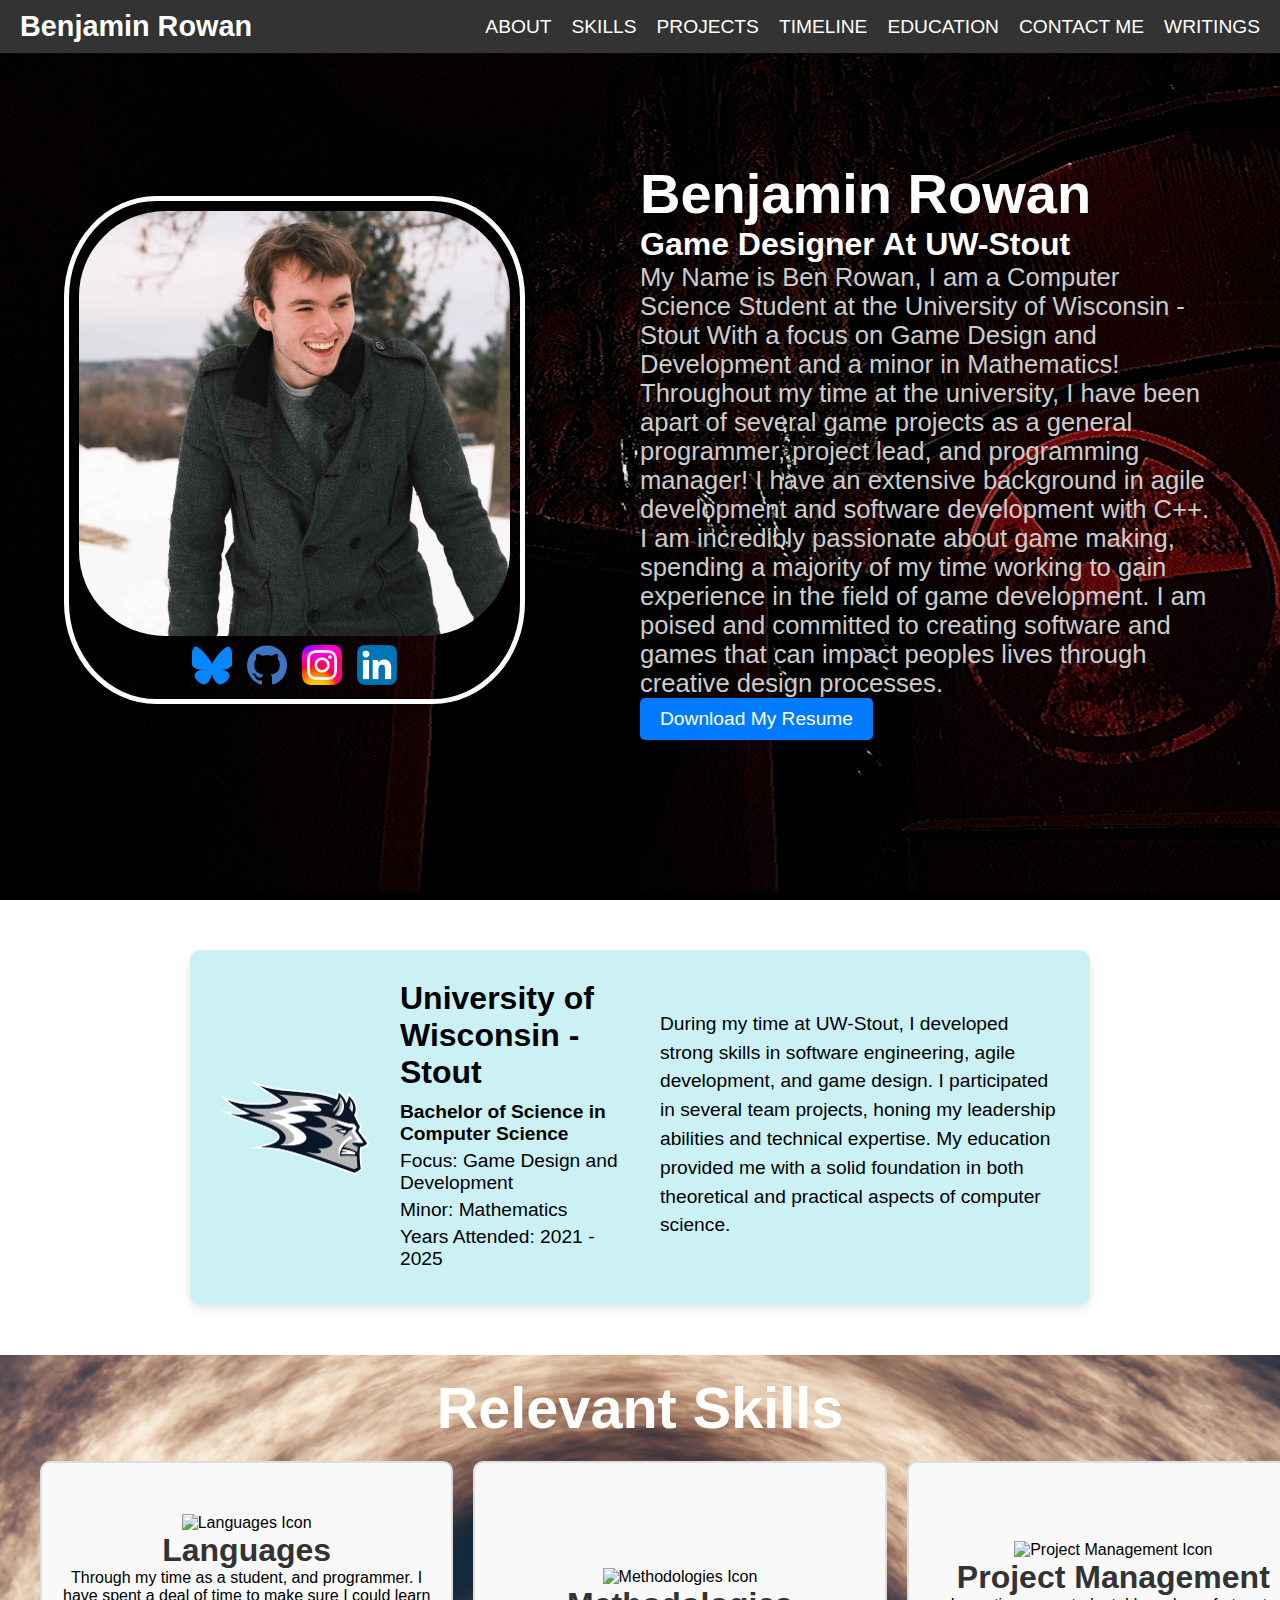
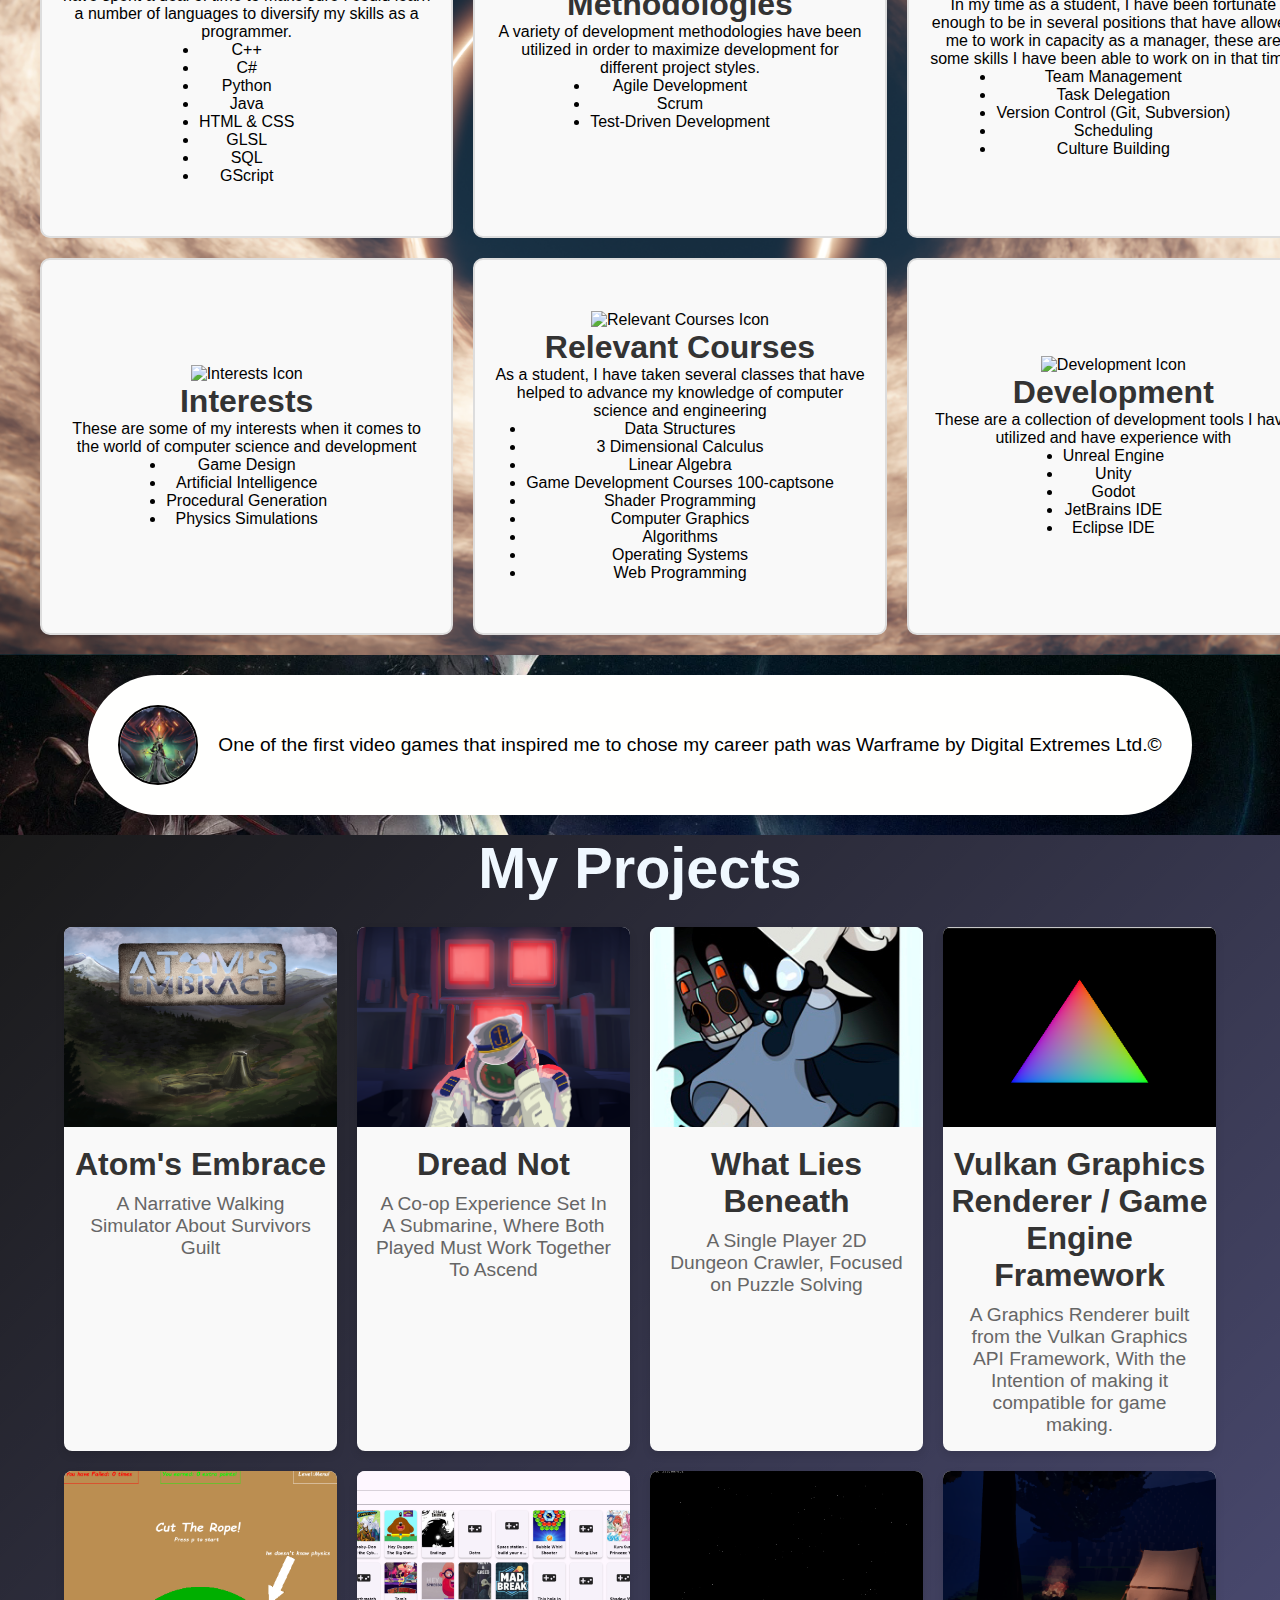
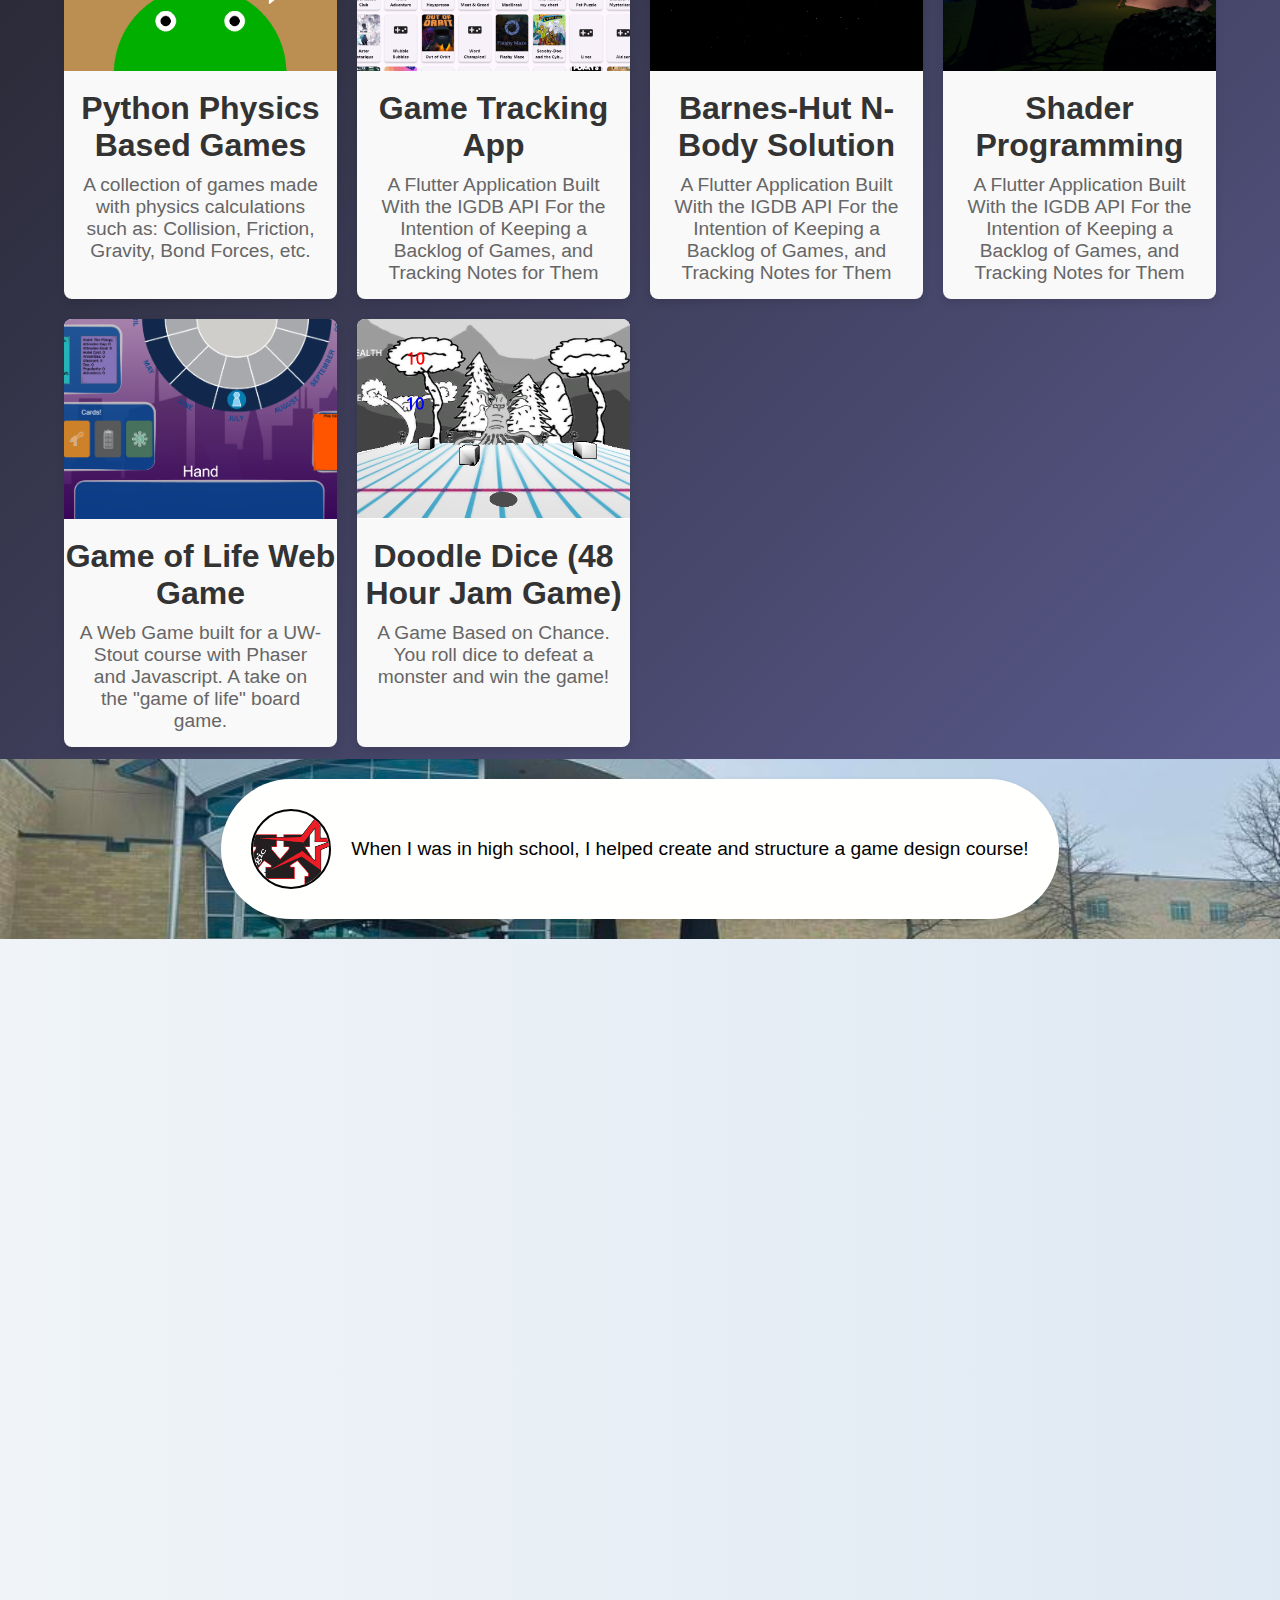
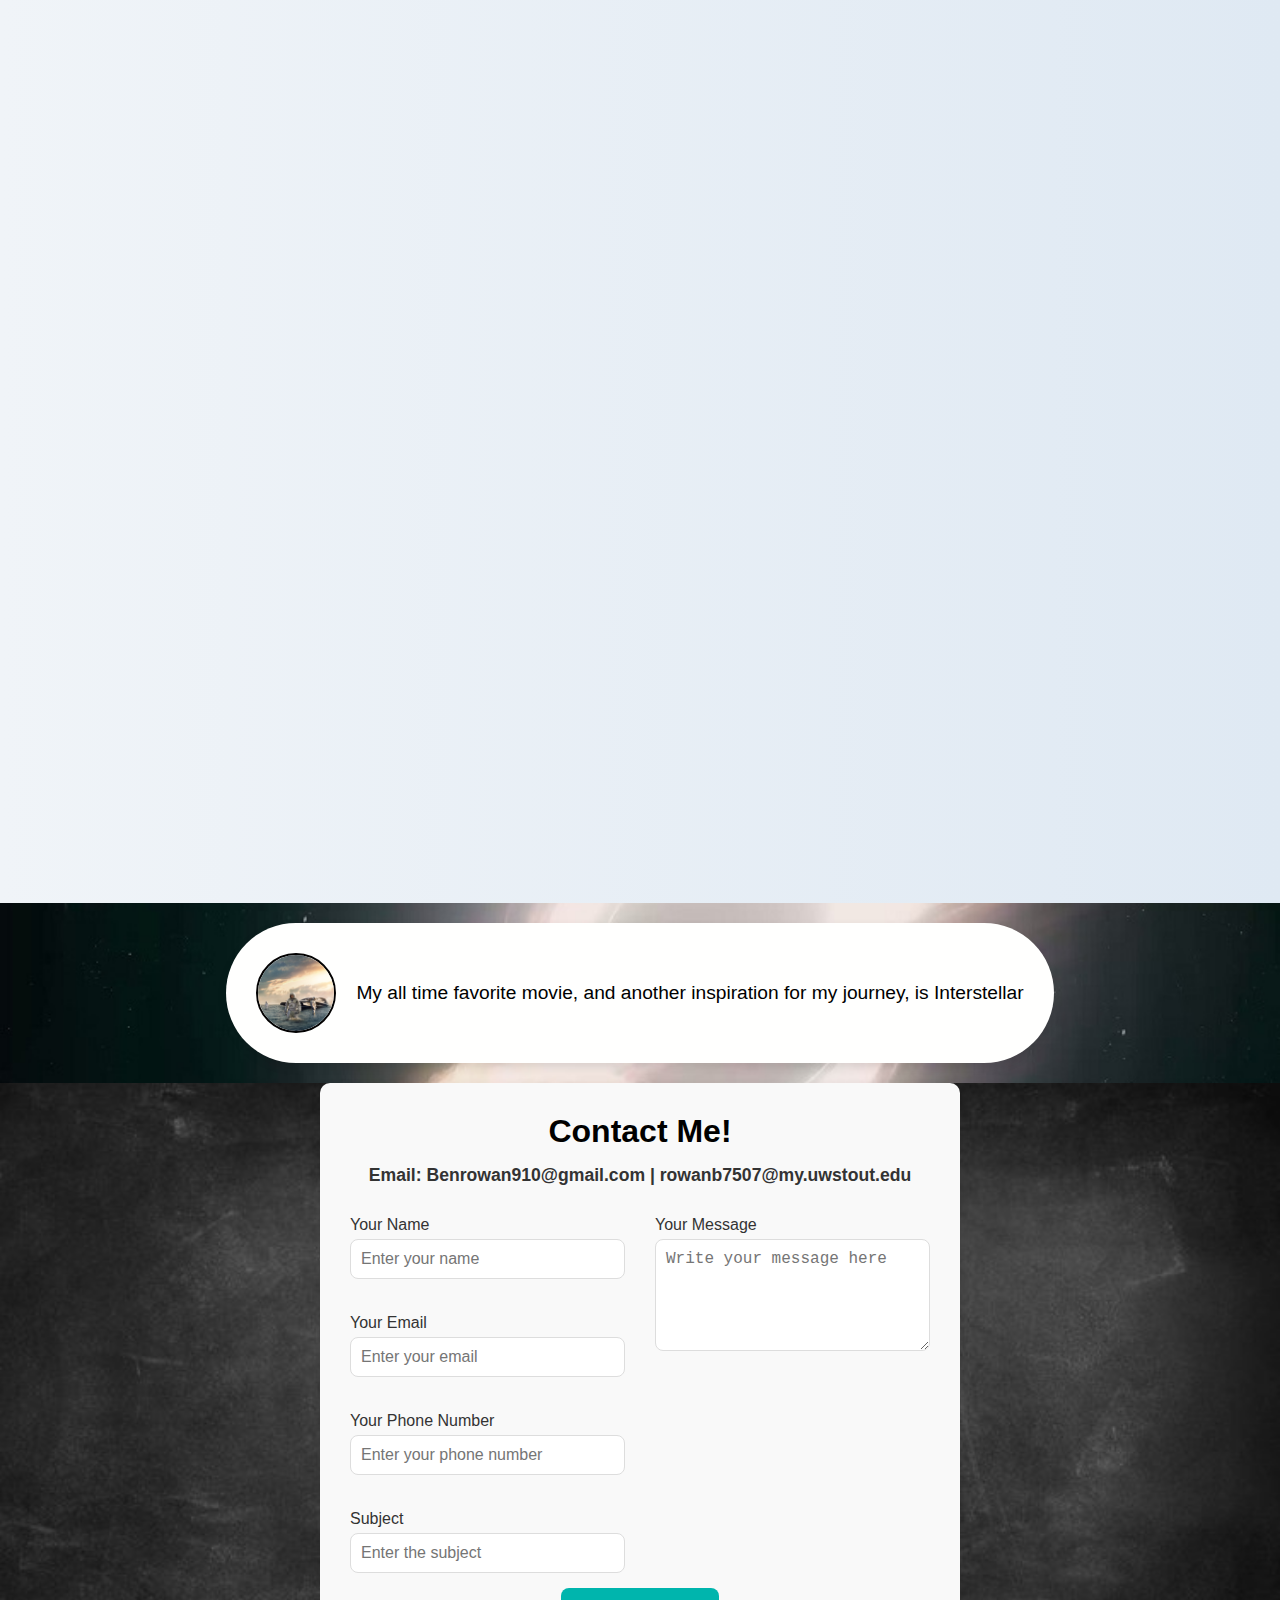
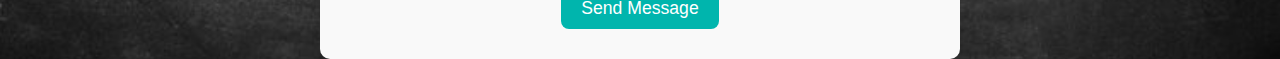
==== index.html @ 27b95cd2 "not sure what this is supposed to do" ====
<!DOCTYPE html>
<html lang="en">
<head>
    <meta charset="UTF-8">
    <meta name="viewport" content="width=device-width, initial-scale=1.0, maximum-scale=1.0, user-scalable=no">
    <meta name="viewport" content="width=device-width, initial-scale=1.0, shrink-to-fit=no">
    <title>Portfolio Navbar</title>
    <link rel="stylesheet" href="style.css">
</head>
    <body>
        <div class="navbar">
            <div class="left">Benjamin Rowan</div>
            <div class="right">
                <a href="#about">ABOUT</a>
                <a href="#skills">SKILLS</a>
                <a href="#projects">PROJECTS</a>
                <a href="#timeline">TIMELINE</a>
                <a href="#education">EDUCATION</a>
                <a href="#contact">CONTACT ME</a>
                <a href="#">WRITINGS</a>
            </div>
        </div>

        <div class="profile" id = "about">
            <div class="content">
                <div class = "picture">
                    <img src="Images\fotor_1658364693920.jpg" alt="Your Photo">

                    <div class = "social-media">
                        <a href="https://bsky.app/profile/spacemanwalrus.bsky.social"><img src="Images\Bluesky_Logo.svg.png" alt="Logo 1"></a>
                        <a href="https://github.com/Benrowan910"><img src="Images\Github_icon-icons.com_66788.png" alt="Logo 2"></a>
                        <a href="https://www.instagram.com/ben_rowan_910/"><img src="Images\Instagram_logo_2022.svg.png" alt="Logo 3"></a>
                        <a href="https://www.linkedin.com/in/benjamin-rowan-862923236/"><img src="Images\LinkedIn_logo_initials.png" alt="Logo 4"></a>
                    </div>

                </div>
                <div class = "text">
                    <h1>Benjamin Rowan</h1>
                    <h2>Game Designer At UW-Stout</h2>
                    <p class = "about-text">
                        My Name is Ben Rowan, I am a Computer Science Student at the University of Wisconsin - Stout
                    With a focus on Game Design and Development and a minor in Mathematics!
                    Throughout my time at the university, I have been apart of several game projects as a general programmer, project lead, and programming manager!
                    I have an extensive background in agile development and software development with C++.
                    I am incredibly passionate about game making, spending a majority of my time working to gain experience in the field of game development.
                    I am poised and committed to creating software and games that can impact peoples lives through creative design processes.
                    </p>
                    <a href="BenResume.pdf">
                        <button class="download-btn">Download My Resume</button>
                    </a>
                </div>
            </div>

        </div>
        <!-- Education Section, talking specifically about my education-->
        <section class = "education-section" id = "education">
            <div class="education">
                <img src="Images\UW–Stout_Blue_Devils_logo.svg.png" alt="University Logo">
                <div class="info">
                    <h2>University of Wisconsin - Stout</h2>
                    <p class="degree">Bachelor of Science in Computer Science</p>
                    <p>Focus: Game Design and Development</p>
                    <p>Minor: Mathematics</p>
                    <p>Years Attended: 2021 - 2025</p>
                </div>
                <div class="description">
                    <p>During my time at UW-Stout, I developed strong skills in software engineering, agile development, and game design. I participated in several team projects, honing my leadership abilities and technical expertise. My education provided me with a solid foundation in both theoretical and practical aspects of computer science.</p>
                </div>
            </div>
        </section>
        <!-- Skills sections-->
        <div class = "skills-section" id = "skills">
        <h1 class="skills-title">Relevant Skills</h1>
            <div class="skills-grid">
                
                <div class="skill-category" onclick="openSkillsModal('languages')">
                    <img src="Images/language_icon.png" alt="Languages Icon">
                    <h3>Languages</h3>
                    <p>
                        Through my time as a student, and programmer. I have spent a deal of time to make sure I could learn 
                        a number of languages to diversify my skills as a programmer.
                    </p>
                    <ul>
                        <li>C++</li>
                        <li>C#</li>
                        <li>Python</li>
                        <li>Java</li>
                        <li>HTML & CSS</li>
                        <li>GLSL</li>
                        <li>SQL</li>
                        <li>GScript</li>
                    </ul>
                </div>
                <div class="skill-category" onclick="openSkillsModal('methodologies')">
                    <img src="Images/methodology_icon.png" alt="Methodologies Icon">
                    <h3>Methodologies</h3>
                    <p>
                        A variety of development methodologies have been utilized in order to maximize development for different project styles.
                    </p>
                    <ul>
                        <li>Agile Development</li>
                        <li>Scrum</li>
                        <li>Test-Driven Development</li>
                    </ul>
                </div>
                <div class="skill-category" onclick="openSkillsModal('project-management')">
                    <img src="Images/project_management_icon.png" alt="Project Management Icon">
                    <h3>Project Management</h3>
                    <p>
                        In my time as a student, I have been fortunate enough to be in several positions that have allowed me to work in capacity as a manager, these are some skills I have been able to work on in that time.
                    </p>
                    <ul>
                        <li>Team Management</li>
                        <li>Task Delegation</li>
                        <li>Version Control (Git, Subversion)</li>
                        <li>Scheduling</li>
                        <li>Culture Building</li>
                    </ul>
                </div>
                <div class="skill-category" onclick="openSkillsModal('interests')">
                    <img src="Images/interests_icon.png" alt="Interests Icon">
                    <h3>Interests</h3>
                    <p>
                        These are some of my interests when it comes to the world of computer science and development
                    </p>
                    <ul>
                        <li>Game Design</li>
                        <li>Artificial Intelligence</li>
                        <li>Procedural Generation</li>
                        <li>Physics Simulations</li>
                    </ul>
                </div>
                <div class="skill-category" onclick="openSkillsModal('relevant-courses')">
                    <img src="Images/courses_icon.png" alt="Relevant Courses Icon">
                    <h3>Relevant Courses</h3>
                    <p>
                        As a student, I have taken several classes that have helped to advance my knowledge of computer science and engineering
                    </p>
                    <ul>
                        <li>Data Structures</li>
                        <li>3 Dimensional Calculus</li>
                        <li>Linear Algebra</li>
                        <li>Game Development Courses 100-captsone</li>
                        <li>Shader Programming</li>
                        <li>Computer Graphics</li>
                        <li>Algorithms</li>
                        <li>Operating Systems</li>
                        <li>Web Programming</li>
                    </ul>
                </div>
                <div class="skill-category" onclick="openSkillsModal('development')">
                    <img src="Images/development_icon.png" alt="Development Icon">
                    <h3>Development</h3>
                    <p>
                        These are a collection of development tools I have utilized and have experience with
                    </p>
                    <ul>
                        <li>Unreal Engine</li>
                        <li>Unity</li>
                        <li>Godot</li>
                        <li>JetBrains IDE</li>
                        <li>Eclipse IDE</li>
                    </ul>
                </div>
            </div>
        </div>
        
        <!-- Modal Template -->
        <div id="skills-modal" class="modal">
            <div class="modal-content">
                <span class="close-btn" onclick="closeSkillsModal()">&times;</span>
                <div id="modal-body"></div>
            </div>
        </div>
        <div class = "interest-background" style = "background-image: url('Images/Warframe_040113_1600.webp');">
            <div class="interest-bar">
                <img src="Images/Warframe.png" alt="Game Development" class="interest-image">
                <p>One of the first video games that inspired me to chose my career path was Warframe by Digital Extremes Ltd.&copy</p>
            </div>
        </div>

        <div class = "project-section" id = "projects">
            <h1 class="page-title" style="color: aliceblue;">My Projects</h1>
            <div class="project-grid">
                <div class="project-item" onclick="openProjectModal('project1')">

                    <img src="ProjectImages\AtomsEmbrace\output-onlinepngtools(4).png" alt="Project 1">
                    <h3>Atom's Embrace</h3>
                    <p>A Narrative Walking Simulator About Survivors Guilt</p>

                </div>
                <div class="project-item" onclick="openProjectModal('project2')">

                    <img src="ProjectImages\sub_poster_pilot_PREVIEW.png" alt="Project2">
                    <h3>Dread Not</h3>
                    <p>A Co-op Experience Set In A Submarine, Where Both Played Must Work Together To Ascend</p>

                </div>
                <div class="project-item" onclick="openProjectModal('project3')">

                    <img src="ProjectImages\IMG_6829.jpg" alt="Project3">
                    <h3>What Lies Beneath</h3>
                    <p>A Single Player 2D Dungeon Crawler, Focused on Puzzle Solving</p>

                </div>
                <div class="project-item" onclick="openProjectModal('project4')">

                    <img src="ProjectImages\Screenshot_2024-10-18_013630.png" alt="Project4">
                    <h3>Vulkan Graphics Renderer / Game Engine Framework</h3>
                    <p>A Graphics Renderer built from the Vulkan Graphics API Framework, With the Intention of making it compatible for game making.</p>

                </div>
                <div class="project-item" onclick="openProjectModal('project5')">

                    <img src="Images\Screenshot 2025-01-14 181422.png" alt="Project5">
                    <h3>Python Physics Based Games</h3>
                    <p>A collection of games made with physics calculations such as: Collision, Friction, Gravity, Bond Forces, etc.</p>

                </div>
                <div class="project-item" onclick="openProjectModal('project6')">

                    <img src="ProjectImages\Screenshot 2025-01-14 180655.png" alt="Project 6">
                    <h3>Game Tracking App</h3>
                    <p>A Flutter Application Built With the IGDB API For the Intention of Keeping a Backlog of Games, and Tracking Notes for Them</p>

                </div>
                <div class="project-item" onclick="openProjectModal('project7')">

                    <img src="ProjectImages\Screenshot 2025-01-14 163651.png" alt="Project 7">
                    <h3>Barnes-Hut N-Body Solution</h3>
                    <p>A Flutter Application Built With the IGDB API For the Intention of Keeping a Backlog of Games, and Tracking Notes for Them</p>

                </div>
                <div class="project-item" onclick="openProjectModal('project8')">

                    <img src="ProjectImages\AtomsEmbrace\SC1.png" alt="Project 8">
                    <h3>Shader Programming</h3>
                    <p>A Flutter Application Built With the IGDB API For the Intention of Keeping a Backlog of Games, and Tracking Notes for Them</p>
                    
                </div>
                <div class="project-item" onclick="openProjectModal('project9')">

                    <img src="ProjectImages\Screenshot 2025-01-15 215831.png" alt="Project 9">
                    <h3>Game of Life Web Game</h3>
                    <p>A Web Game built for a UW-Stout course with Phaser and Javascript. A take on the "game of life" board game.</p>
                    
                </div>
                <div class="project-item" onclick="openProjectModal('project10')">
                    <img src="ProjectImages\DoodleDice.PNG">
                    <h3> Doodle Dice (48 Hour Jam Game)</h3>
                    <p>A Game Based on Chance. You roll dice to defeat a monster and win the game!</p>
                </div>
            </div>
        </div>
        <!-- Popup Modal Template -->
        <div id="project-modal" class="modal">
            <div class="modal-content">
                <span class="close-btn" onclick="closeProjectModal()">&times;</span>
                <div id="project-modal-body"></div>
            </div>
        </div>

        <!-- Interest Bar Between Timeline and Projects-->
        <div class = "interest-background" style = "background-image: url('Images/65d4f11c8fb1b.image.jpg');">
            <div class="interest-bar">
                <img src="Images/MonticelloHS.png" alt="Game Development" class="interest-image">
                <p>When I was in high school, I helped create and structure a game design course!</p>
            </div>
        </div>

        <!-- Timeline of my career/life -->
        <div class="timeline" id = "timeline">
            <div class="timeline-line"></div>
            <div class="timeline-item left">
                <div class="timeline-content">
                    <img src="Images\UW–Stout_Blue_Devils_logo.svg.png" alt="Image 1">
                    <h3>Graduation from High School/Arrival at UW-Stout</h3>
                    <p>Upon arriving at the University of Wisconsin - Stout, I worked to adapt to my new life quickly, and focused on beginning my college career</p>
                    <span class="date">Fall 2021</span>
                </div>
            </div>
        
            <div class="timeline-item right">
                <div class="timeline-content">
                    <img src="ProjectImages\AtomsEmbrace\DSC04333.jpg" alt="Image 2">
                    <h3>My First Game!</h3>
                    <p>In 2024, I was fortunate enough to be the lead designer of a team of developers on a semester long game project. Learning much about the development process.</p>
                    <span class="date">January 2024 - Present</span>
                </div>
            </div>
        
            <div class="timeline-item left">
                <div class="timeline-content">
                    <img src="path-to-image3.jpg" alt="Image 3">
                    <h3>Employed Game Developer for UW-Stout</h3>
                    <p>In May, 2024, I was employed by the University of Wisconsin - Stout's instructional design lab to work on game projects that professors requested. </p>
                    <span class="date">May 2024 - Present</span>
                </div>
            </div>
        
            <div class="timeline-item right">
                <div class="timeline-content">
                    <img src="ProjectImages\sub_poster_pilot_PREVIEW.png" alt="Image 4">
                    <h3>My Capstone Project</h3>
                    <p>In Fall of 2024, I began my Capstone class, where I was fortunate enough to be elected as a Project Manager for our game, Submerged!</p>
                    <span class="date">Fall 2024 - Present</span>
                </div>
            </div>
        </div>

        <!-- Interest Bar Between Timeline and Projects-->
        <div class = "interest-background" style = "background-image: url('Images/how-interstellar-advanced-black-hole-science_cprj.jpg');">
            <div class="interest-bar">
                <img src="Images\interstellar_3.jpg" alt="Game Development" class="interest-image">
                <p>My all time favorite movie, and another inspiration for my journey, is Interstellar</p>
            </div>
        </div>
        

            <!-- Contact Form Section -->
            <div class = "contact-section">
                <div class="contact-form" id="contact">
                    <h2>Contact Me!</h2>
                    <h3>Email: Benrowan910@gmail.com | rowanb7507@my.uwstout.edu</h3>
                    <form action="https://formspree.io/f/xbllpydr" method="POST" id = "contactForm" onsubmit="return validateForm()">
                        <div class="form-container">
                            <!-- Left Side Form Fields -->
                            <div class="left-side">
                                <div class="form-group">
                                    <label for="name">Your Name</label>
                                    <input type="text" id="name" name="name" placeholder="Enter your name" required>
                                </div>
                                <div class="form-group">
                                    <label for="email">Your Email</label>
                                    <input type="email" id="email" name="email" placeholder="Enter your email" required>
                                </div>
                                <div class="form-group">
                                    <label for="phone">Your Phone Number</label>
                                    <input type="tel" id="phone" name="phone" placeholder="Enter your phone number" required>
                                </div>
                                <div class="form-group">
                                    <label for="subject">Subject</label>
                                    <input type="text" id="subject" name="subject" placeholder="Enter the subject" required>
                                </div>
                            </div>

                            <!-- Right Side Message Field -->
                            <div class="right-side">
                                <div class="form-group">
                                    <label for="message">Your Message</label>
                                    <textarea id="message" name="message" placeholder="Write your message here" rows="5" required></textarea>
                                </div>
                            </div>
                        </div>
                        <button type="submit">Send Message</button>
                    </form>
                </div>
            </div>


        <script src = "script.js"></script>
    </body>
</html>
---- style.css ----
/* Enhanced Mobile-First Approach */
@media (max-width: 768px) {
    /* Navbar Mobile Optimization */
    .navbar {
        flex-direction: column;
        padding: 10px;
        font-size: 1em;
    }

    .navbar .right {
        flex-wrap: wrap;
        justify-content: center;
        gap: 10px;
        margin-top: 10px;
    }

    /* Profile Section Mobile Layout */
    .profile .content {
        flex-direction: column;
        width: 95%;
    }

    .profile .picture,
    .profile .text {
        width: 100%;
    }

    .profile .text h1 {
        font-size: 2.5em;
    }

    .profile .text h2 {
        font-size: 1.5em;
    }

    /* Education Section Stacking */
    .education {
        flex-direction: column;
        padding: 20px;
    }

    .education img {
        margin-right: 0;
        margin-bottom: 20px;
    }

    /* Skills Grid Responsive Layout */
    .skills-grid {
        grid-template-columns: 1fr;
    }

    /* Project Grid Mobile Layout */
    .project-grid {
        grid-template-columns: 1fr;
    }

    /* Timeline Mobile Adjustments */
    .timeline-item {
        width: 100%;
        left: 0 !important;
    }

    .timeline-line {
        left: 20px !important;
    }

    /* Contact Form Stacking */
    .contact-form {
        max-width: 90%;
        padding: 20px;
    }

    .contact-form .form-container {
        flex-direction: column;
    }

    /* Interest Bar Mobile Optimization */
    .interest-bar {
        max-width: 90%;
        padding: 20px;
        border-radius: 20px;
    }

    .interest-bar p {
        font-size: 1em;
    }
}

/* Tablet Optimization */
@media (min-width: 769px) and (max-width: 1024px) {
    .skills-grid {
        grid-template-columns: repeat(2, 1fr);
    }

    .project-grid {
        grid-template-columns: repeat(2, 1fr);
    }

    .profile .content {
        width: 90%;
    }

    .contact-form {
        max-width: 70%;
    }
}

/* Universal Mobile Improvements */
@media (max-width: 480px) {
    html {
        font-size: 14px;
    }

    .profile .social-media a img {
        width: 4vw;
        height: 4vh;
    }

    .modal {
        width: 95vw;
        padding: 10px;
    }

    .timeline-content img {
        width: 50% !important;
    }
}

/* Existing styles remain the same below this line *//* Basic Reset */
        * {
            margin: 0;
            padding: 0;
            box-sizing: border-box;
        }

        body{
            font-family: 'Franklin Gothic Medium', 'Arial Narrow', Arial, sans-serif;
        }

        /* Navbar Styling */
        .navbar {
            display: flex;
            justify-content: space-between;
            align-items: center;
            background-color: #333;
            color: #fff;
            padding: 10px 20px;
            font-size: 1.2em;
            position: fixed;
            top: 0;
            left: 0;
            right: 0;
            z-index: 1000;
            width: 100%;
        }

        /* Left Section (Initials) */
        .navbar .left {
            font-size: 1.5em;
            font-weight: bold;
            color: #fff;
        }

        /* Right Section (Links) */
        .navbar .right {
            display: flex;
            gap: 20px;
            font-size: 1em;
        }

        .navbar .right a {
            color: #fff;
            text-decoration: none;
        }

        .navbar .right a:hover {
            text-decoration: underline;
            color: rgba(108, 219, 18, 0.4);
        }
        /* Profile Section */
        .profile {
            display: flex;
            justify-content: center; /* Center the content horizontally */
            align-items: center; /* Center the content vertically */
            margin: 0;
            min-height: 100vh; /* Full screen height */
            width: 100vw;
            background-image: url('ProjectImages/AtomsEmbrace/Barrel.png');
            background-repeat: no-repeat; /* Teal to Purple Gradient */
            background-size: cover;
            background-position: center;
        }
        /* Profile Section */
        .profile .social-media {
            margin-top: 1%;
            display: flex;
            justify-content: center;
            gap: 15px;
        }

        .profile .social-media a img {
            width: 40px;
            height: 40px;
            transition: transform 0.3s;
        }

        .profile .social-media a img:hover {
            transform: scale(1.1);
        }
        /* Container for profile content */
        .profile .content {
            display: flex;
            justify-content: space-between; /* Space between the picture and text */
            align-items: center;
            width: 90%; /* Set a width to avoid stretching */
        }

        /* Profile Picture Styling */
        .profile .picture {
            width: 40%; /* Set the picture's width */
            text-align: center; /* Align the picture in the center */
            padding: 10px;
            border: 5px solid #fff;
            border-radius: 20%;
            box-shadow: 0 4px 8px rgba(0,0,0,0.3);
        }

        .profile .picture img {
            width: 100%;
            height: auto;
            border-radius: 20%;
            object-fit: cover;
        }

        /* Profile Text Styling */
        .profile .text {
            width: 50%; /* Set the text's width */
            text-align: left; /* Align text to the left */
        }

        .profile .text h1 {
            font-size: clamp(2rem, 6vw, 3.5rem);
            color: #fff;
        }

        .profile .text h2 {
            font-size: clamp(1.5rem, 4vw, 2.0rem);
            color: #fff;
        }
        .profile .text p {
            color:#ccc;
            font-size: clamp(1rem, 3vw, 1.6rem);
        }

        /* Button Styling */
        .download-btn {
            padding: 10px 20px;
            font-size: 1.2em;
            color: #fff;
            background-color: #007bff; /* Blue background */
            border: none;
            border-radius: 5px;
            cursor: pointer;
            text-align: center;
            transition: background-color 0.3s ease;
        }

        .download-btn:hover {
            background-color: #0056b3; /* Darker blue on hover */
        }

    
        /* Skills Section */
        .skills-section {
            text-align: center;
            padding: 20px;
            height: 100vh;
            width: 100vw;
            background-image: url("Images/Black_hole_3.png");
            background-repeat: no-repeat; /* Teal to Purple Gradient */
            background-size: cover;
            background-position: center;
        }
        .skills-section h1{
            color: #ffffff;
            font-size: 3.6em;
        }
        .skills-title {
            font-size: 2rem;
            font-weight: 700;
            margin-bottom: 20px;
        }

        .skills.visible{
            opacity: 1;
            transform: translateY(0)
        }

        .skills-grid {
            display: grid;
            grid-template-columns: repeat(3, 1fr);
            grid-template-rows: repeat(2, auto);
            gap: 20px;
            margin: 20px;
            height: 90%;
            width: 100vw;
        }
        
        .skill-category {
            display: flex;
            flex-direction: column;
            align-items: center;
            justify-content: center;
            text-align: center;
            padding: 20px;
            border: 2px solid #ddd;
            border-radius: 10px;
            background-color: #f9f9f9;
            transition: transform 0.3s, background-color 0.3s, box-shadow 0.3s;
            cursor: pointer;
        }
        
        .skill-category:hover {
            transform: scale(1.05);
            background-color: #f1f1f1;
            box-shadow: 0px 5px 15px rgba(0, 0, 0, 0.2);
        }
        
        .skill-category .icon img {
            width: 50px;
            height: 50px;
            margin-bottom: 10px;
        }
        
        .skill-category h3 {
            font-size: 2.0rem;
            font-weight: 600;
            color: #333;
        }


        /* Contact Form Styling */
        .contact-section{
            background-image: url("Images/360_F_159361310_b45IDWsgcizXh3gzRI3SRmZyljJVG3eh.jpg");
            background-repeat: no-repeat;
            background-size: cover;
            display: relative;

        }
        .contact-form {
            width: 100%;
            max-width: 50%;
            margin: auto;
            padding: 30px;
            background-color: #f9f9f9;
            border-radius: 10px;
            box-shadow: 0 4px 10px rgba(0, 0, 0, 0.1);
            text-align: center;
        }

        .contact-form h2 {
            font-size: 2rem;
            margin-bottom: 15px;
        }

        .contact-form h3 {
            font-size: 1.1rem;
            margin-bottom: 30px;
            color: #333;
        }

        .contact-form .form-container {
            display: flex;
            gap: 30px;
            justify-content: space-between;
            flex-wrap: wrap;
        }

        .contact-form .left-side {
            flex: 1;
            display: flex;
            flex-direction: column;
            gap: 20px;
        }

        .contact-form .right-side {
            flex: 1;
            display: flex;
            flex-direction: column;
            gap: 20px;
        }

        .contact-form .form-group {
            display: flex;
            flex-direction: column;
            align-items: flex-start;
        }

        .contact-form .form-group label {
            font-size: 1rem;
            margin-bottom: 5px;
            color: #333;
        }

        .contact-form .form-group input,
        .contact-form .form-group textarea {
            width: 100%;
            padding: 10px;
            margin-bottom: 15px;
            border-radius: 8px;
            border: 1px solid #ddd;
            font-size: 1rem;
        }

        .contact-form .form-group textarea {
            resize: vertical;
        }

        .contact-form button {
            padding: 10px 20px;
            background-color: #00b5ad;
            color: white;
            font-size: 1.1rem;
            border: none;
            border-radius: 8px;
            cursor: pointer;
            transition: background-color 0.3s;
        }

        .contact-form button:hover {
            background-color: #008f7a;
        }


        /* Education Section Background */
        .education-section {
            background-image: url('Images/pc_stout-institute_03.jpg'); /* Background image for the section */
            background-attachment: fixed; /* Keep the image fixed on scroll */
            background-repeat: no-repeat;
            background-size: cover; /* Cover the entire section */
            background-position: center; /* Center the background image */
            padding: 50px 0; /* Add space above and below */
        }
        /* Education Section */
        .education {
            display: flex;
            align-items: center;
            justify-content: center;
            margin: 0px auto;
            padding: 30px;
            border-radius: 10px;
            box-shadow: 0 4px 8px rgba(0, 0, 0, 0.1);
            max-width: 900px;
            background-color: #cbf1f5;
        }

        .education img {
            width: 150px;
            margin-right: 30px;
        }

        .education .info {
            flex: 1;
        }

        .education h2 {
            font-size: 2em;
            margin-bottom: 10px;
        }

        .education p {
            font-size: 1.2em;
            margin-bottom: 5px;
        }

        .education .degree {
            font-weight: bold;
        }

        .education .description {
            margin-left: 30px;
            max-width: 400px;
            font-size: 1em;
            line-height: 1.5;
        }

        .extra-info {
            display: none;
            font-style: italic;
            font-size: 0.9em;
            margin-top: 5px;
            color: #555;
        }

        /* Project Grid */
        .project-section{
            background: linear-gradient(135deg, rgba(0, 0, 0, 0.9), rgba(0, 0, 255, 0.4));
            background-size: 200% 200%            
        }
        .project-grid {
            display: grid;
            grid-template-columns: repeat(4, 1fr);
            gap: 20px;
            padding: 1% 5%;
        }

        .project-item {
            background: #f9f9f9;
            border-radius: 8px;
            overflow: hidden;
            box-shadow: 0 4px 8px rgba(0, 0, 0, 0.1);
            text-align: center;
            cursor: pointer;
            transition: transform 0.3s ease-in-out, box-shadow 0.3s ease-in-out;
        }

        .project-item:hover{
            transform: scale(1.05); /* Slightly increase the size */
            box-shadow: 0 8px 15px rgba(0, 0, 0, 0.3); /* Add a subtle shadow */
        }

        .project-item img {
            width: 100%;
            height: 200px;
            object-fit: cover;
        }

        .project-item h3 {
            margin: 15px 0 10px;
            font-size: 2.0em;
            color: #333;
        }

        .project-item p {
            font-size: 1.2em;
            color: #666;
            padding: 0 15px 15px;
        }

        /* Responsive Design */
        @media (max-width: 768px) {
            .project-grid {
                grid-template-columns: repeat(2, 1fr);
            }
        }

        @media (max-width: 480px) {
            .project-grid {
                grid-template-columns: 1fr;
            }
        }

        /* Page Title */
        .page-title {
            text-align: center;
            margin-bottom: 1%;
            font-size: 3.6em;
            color: #333;
        }
        /* General Timeline Styling */
        .timeline {
            position: relative;
            max-width: 100%;
            margin: 0 auto;
            padding: 50px 0;
            overflow: hidden;
            background: linear-gradient(to right, #f0f4f8, #dfe9f3); /* Light blue gradient */
        }

        /* Timeline Line */
        .timeline-line {
            position: absolute;
            top: 0;
            left: 50%;
            width: 2px;
            background: #ccc;
            height: 0;
            transition: height 0.3s ease-out;
        }

        /* Timeline Items */
        .timeline-item {
            padding: 20px;
            position: relative;
            width: 50%;
            margin: 10px 0;
            opacity: 0;
            transform: translateY(50px);
            transition: opacity 0.6s ease-out, transform 0.6s ease-out;
        }

        /* Left and Right Positioning */
        .timeline-item.left {
            left: 0;
        }

        .timeline-item.right {
            left: 50%;
        }

        /* Timeline Content */
        .timeline-item .timeline-content {
            padding: 20px;
            background-color: #f9f9f9;
            border-radius: 6px;
            box-shadow: 0 2px 6px rgba(0, 0, 0, 0.1);
        }

        /* Image Styling */
        .timeline-item .timeline-content img {
            width: 30%;
            height: auto;
            border-radius: 6px;
            margin-bottom: 15px;
        }

        /* Event Title */
        .timeline-item .timeline-content h3 {
            font-size: 1.6em;
            margin-bottom: 10px;
        }

        /* Event Description */
        .timeline-item .timeline-content p {
            font-size: 1.2em;
            margin-bottom: 10px;
        }

        /* Event Date */
        .timeline-item .timeline-content .date {
            font-size: 1em;
            color: #888;
        }

        /* Active and Inactive Classes */
        .timeline-item.active {
            opacity: 1;
            transform: translateY(0);
        }

        .timeline-item.inactive {
            opacity: 0;
            transform: translateY(50px);
        }

        /* Responsive Layout */
        @media screen and (max-width: 768px) {
            .timeline-item.left,
            .timeline-item.right {
                width: 100%;
                left: 0;
            }

            .timeline-line {
                left: 31px;
            }
        }


    
        
        .skills-list {
            list-style: disc;
            padding-left: 20px;
        }
        
        .close-btn {
            position: absolute;
            top: 10px;
            right: 20px;
            font-size: 24px;
            font-weight: bold;
            color: #333;
            cursor: pointer;
        }
        
        .close-btn:hover {
            color: #000;
        }
        

        /* Fade In Animation */
        @keyframes fadeIn {
            from {
                opacity: 0;
                transform: translateY(-20px);
            }
            to {
                opacity: 1;
                transform: translateY(0);
            }
        }

        
        /* Interest Bar with Gradient Background */
        .interest-background{
            background-repeat: no-repeat; /* Teal to Purple Gradient */
            background-size: cover;
            background-position: center;
            display: flex;
        }
        .interest-bar {
            display: flex;
            align-items: center;
            padding: 30px;
            background-color: #fffffe;
            margin: 20px auto;
            max-width: 90%;
            border-radius: 100px;
            box-shadow: 0px 4px 10px rgba(0, 0, 0, 0.1);
            text-align: left;
            color: rgb(0, 0, 0); 
        }

        .interest-bar img {
            width: 80px;
            height: 80px;
            border-radius: 50%;
            border: 2px solid #030202;
            margin-right: 20px;
            object-fit: cover;
            flex-shrink:0;
        }

        .interest-bar p {
            font-size: clamp(0.9rem, 2vw, 1.2rem);
            font-weight: 500;
            margin: 0;
            color: rgb(0, 0, 0); /* Ensure text stays readable on the gradient */
            line-height: 1.5;
        }

        /* Modal Background */
        .modal {
            display: none; /* Hidden by default */
            position: fixed;
            z-index: 1000; /* Ensure it sits above everything */
            left: 50%;
            top: 50%;
            transform: translate(-50%, -50%);
            width: 50vw; /* 50% of viewport width */
            max-width: 600px; /* Maximum width for larger screens */
            height: auto; /* Auto height to fit content */
            background-color: #fff;
            box-shadow: 0 4px 8px rgba(0, 0, 0, 0.2);
            border-radius: 8px;
            overflow: hidden; /* Prevent scrollbars on the outer container */
            padding: 20px; /* Add padding for content */
            box-sizing: border-box;
        }

        /* Modal Content */
        .modal-content {
            display: flex;
            flex-direction: column;
            gap: 20px;
        }

        /* Close Button */
        .close-btn {
            position: absolute;
            top: 15px; /* Adjust for desired vertical spacing */
            right: 15px; /* Adjust for desired horizontal spacing */
            font-size: 24px;
            background: none;
            border: none;
            cursor: pointer;
            z-index: 1100; /* Ensure it's above all other content */
            color: #333; /* Default color */
            transition: color 0.3s ease;
        }

        .close-btn:hover {
            color: #ff0000;
        }

        /* Modal Image */
        .modal-image {
            width: 100%;
            border-radius: 8px;
            object-fit: cover;
        }

        /* Modal Title */
        .modal-title {
            font-size: 24px;
            font-weight: bold;
            text-align: center;
        }

        /* Modal Description */
        .modal-description {
            font-size: 16px;
            text-align: center;
            color: #555;
        }

        /* Modal Button */
        .modal-button {
            display: block;
            margin: 0 auto;
            background-color: #007BFF;
            color: white;
            padding: 10px 20px;
            font-size: 16px;
            border: none;
            border-radius: 5px;
            cursor: pointer;
            transition: background-color 0.3s ease, transform 0.2s ease;
        }

        .modal-button:hover {
            background-color: #0056b3;
            transform: scale(1.05);
        }


        /* Project Card Styles */
        .project-card {
            text-align: center;
            padding: 20px;
            background-color: #f9f9f9;
            border-radius: 10px;
            box-shadow: 0 4px 8px rgba(0, 0, 0, 0.1);
            max-width: 100%; /* Ensure it does not exceed modal width */
            margin: 0 auto; /* Center it within the modal */
            overflow: hidden; /* Prevent content overflow for rounded corners */
        }

        .project-image {
            width: 100%;
            max-width: 100%; /* Ensure it scales correctly */
            border-radius: 10px;
            margin-bottom: 20px;
            object-fit: cover;
        }

        .project-title {
            font-size: 24px;
            font-weight: bold;
            margin-bottom: 10px;
            color: #333;
        }

        .project-description {
            font-size: 16px;
            line-height: 1.6;
            margin-bottom: 20px;
            color: #555;
        }

        .project-button {
            background-color: #007BFF;
            color: white;
            padding: 10px 20px;
            font-size: 16px;
            border: none;
            border-radius: 5px;
            cursor: pointer;
            transition: background-color 0.3s ease, transform 0.2s ease;
        }

        .project-button:hover {
            background-color: #0056b3;
            transform: scale(1.05); /* Slightly enlarge button on hover */
        }

        /* Responsive Design */
        @media (max-width: 768px) {
            .modal {
                width: 90vw; /* Expand modal to take more space on small screens */
                height: 90vh;
            }

            .project-title {
                font-size: 20px;
            }

            .project-description {
                font-size: 14px;
            }

            .project-button {
                font-size: 14px;
                padding: 8px 16px;
            }
        }
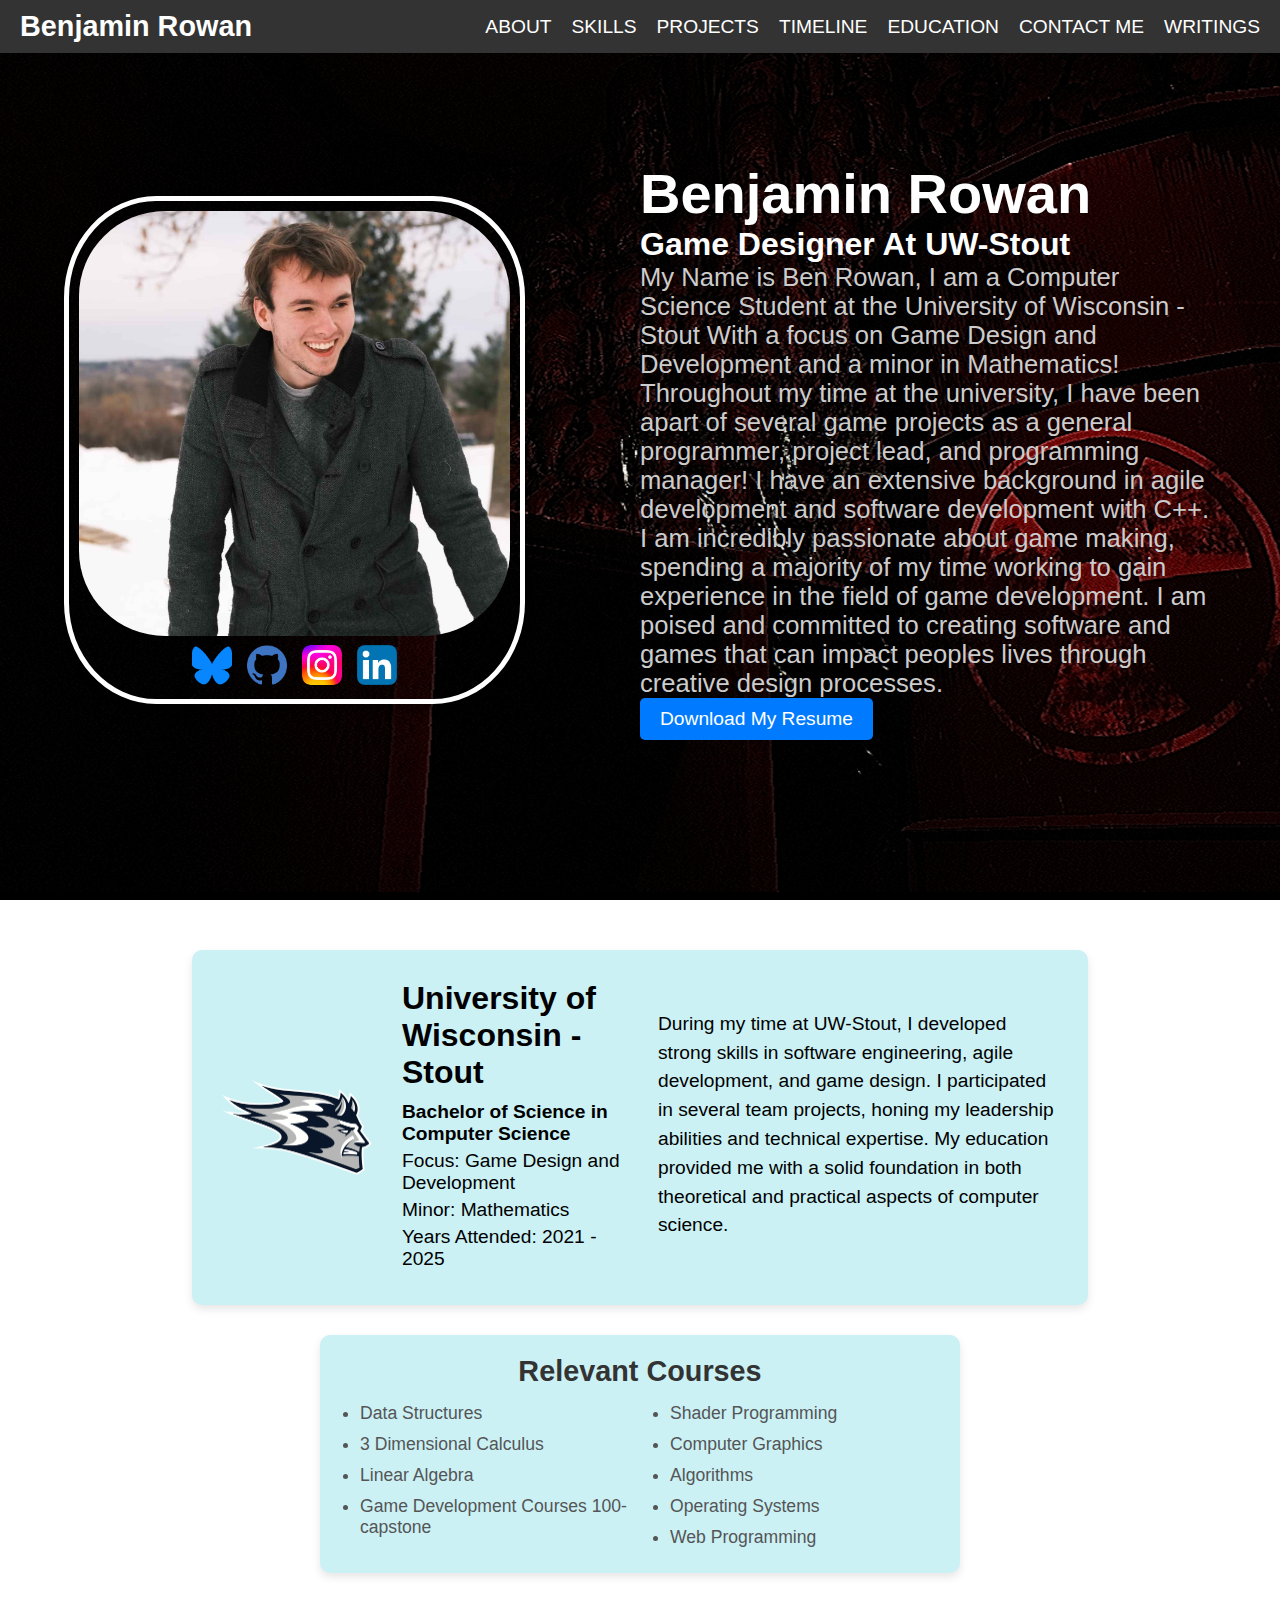
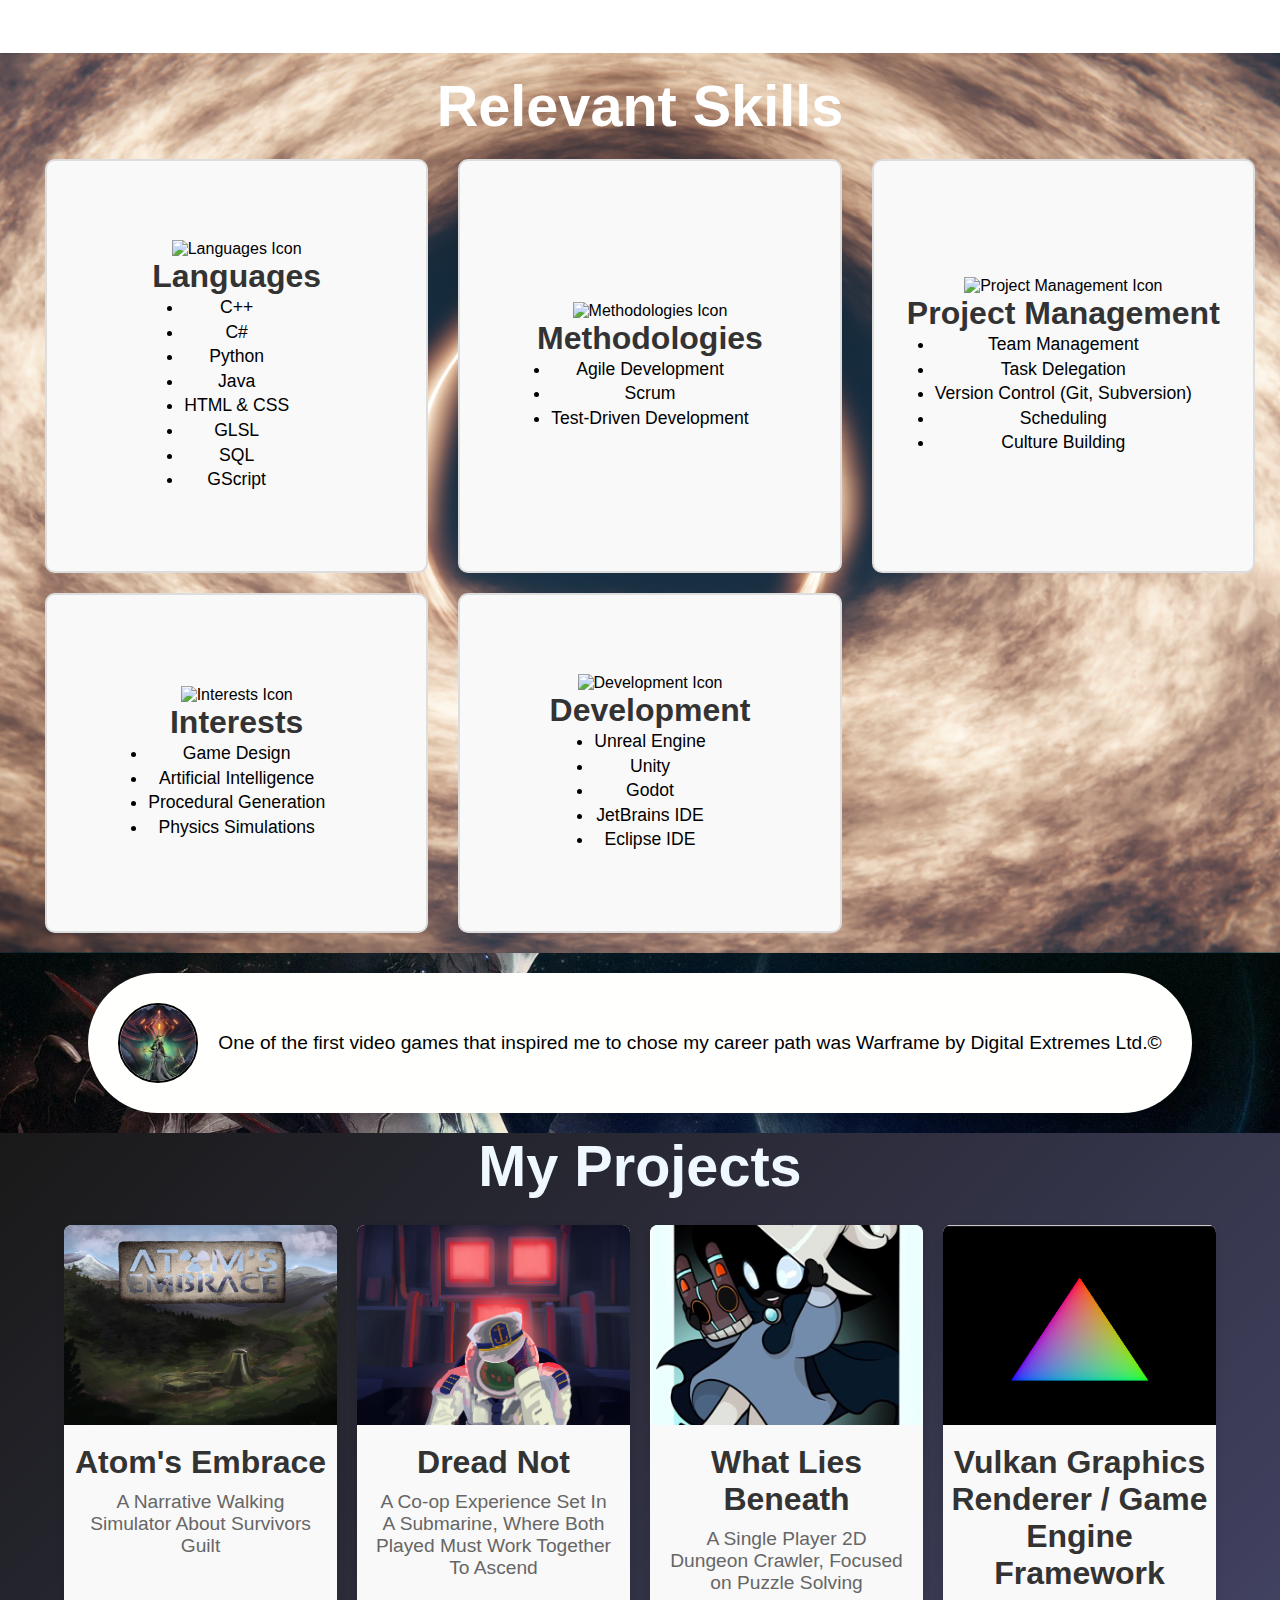
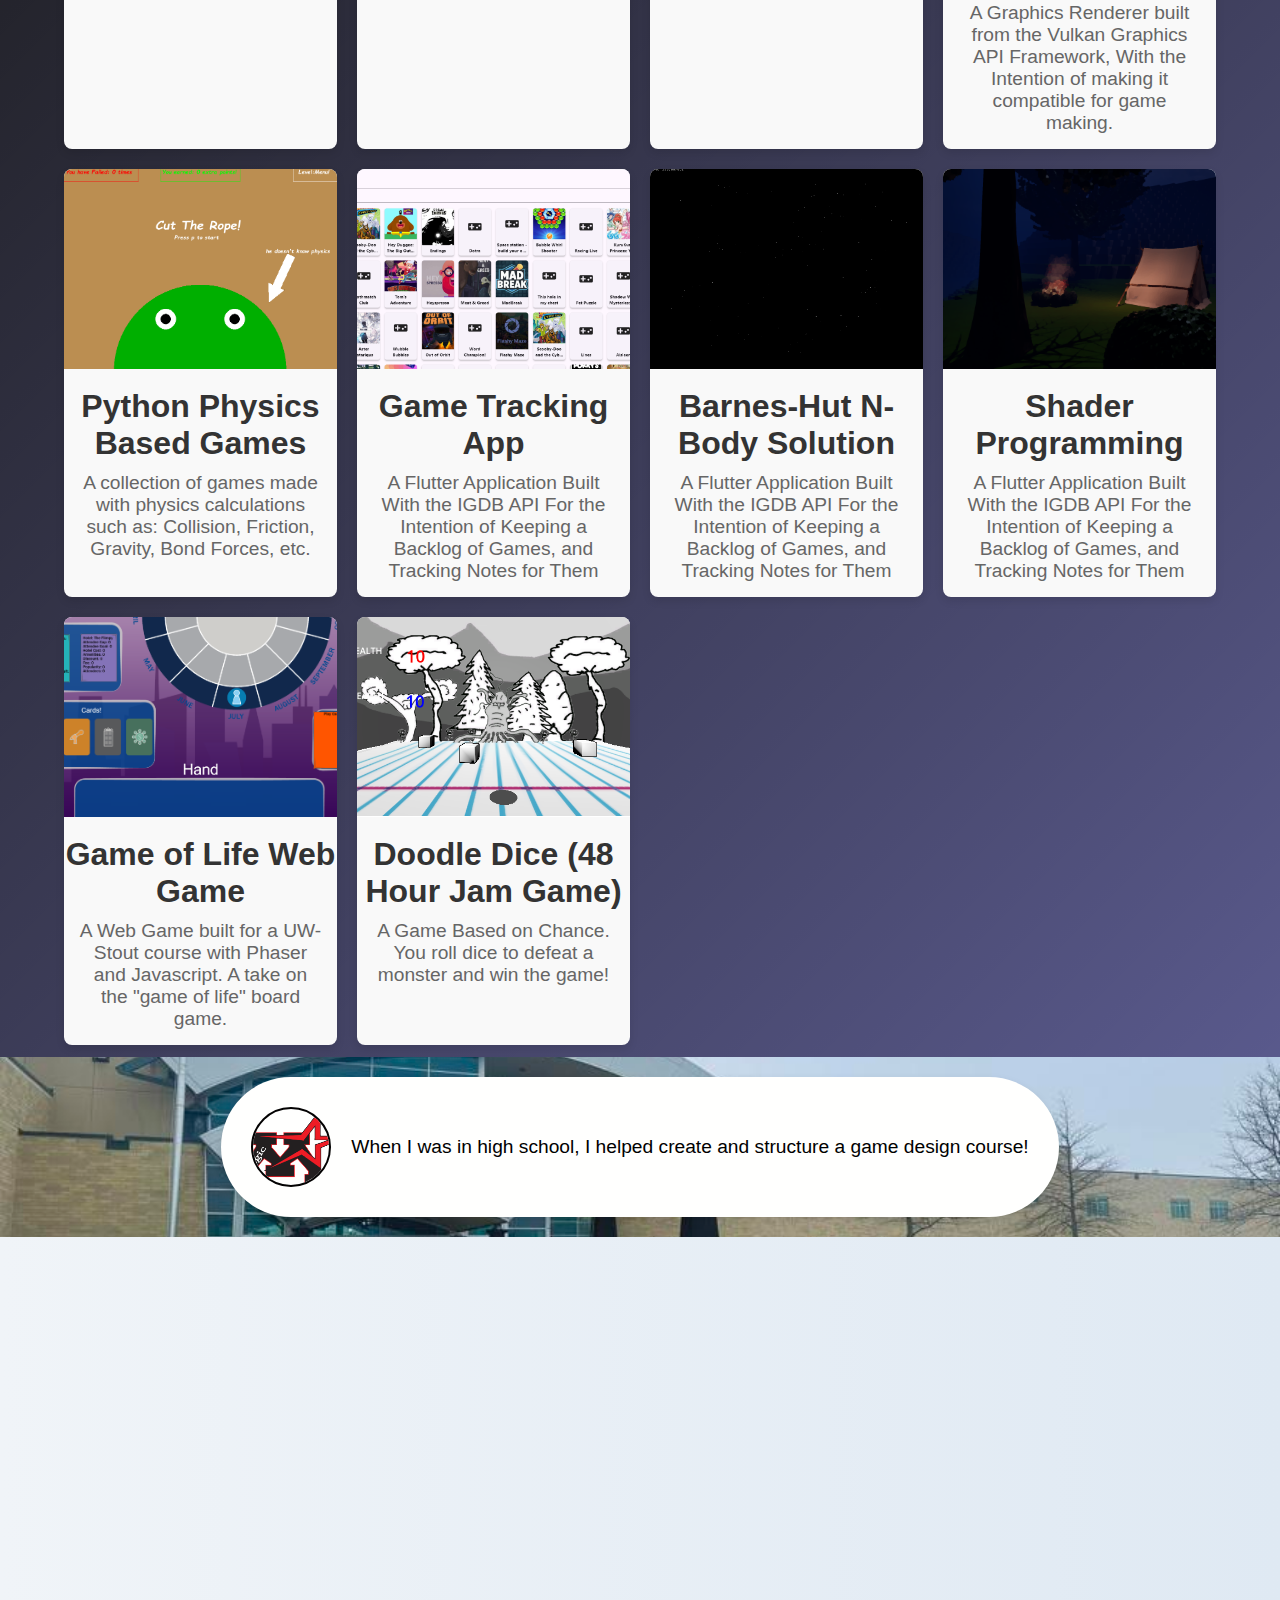
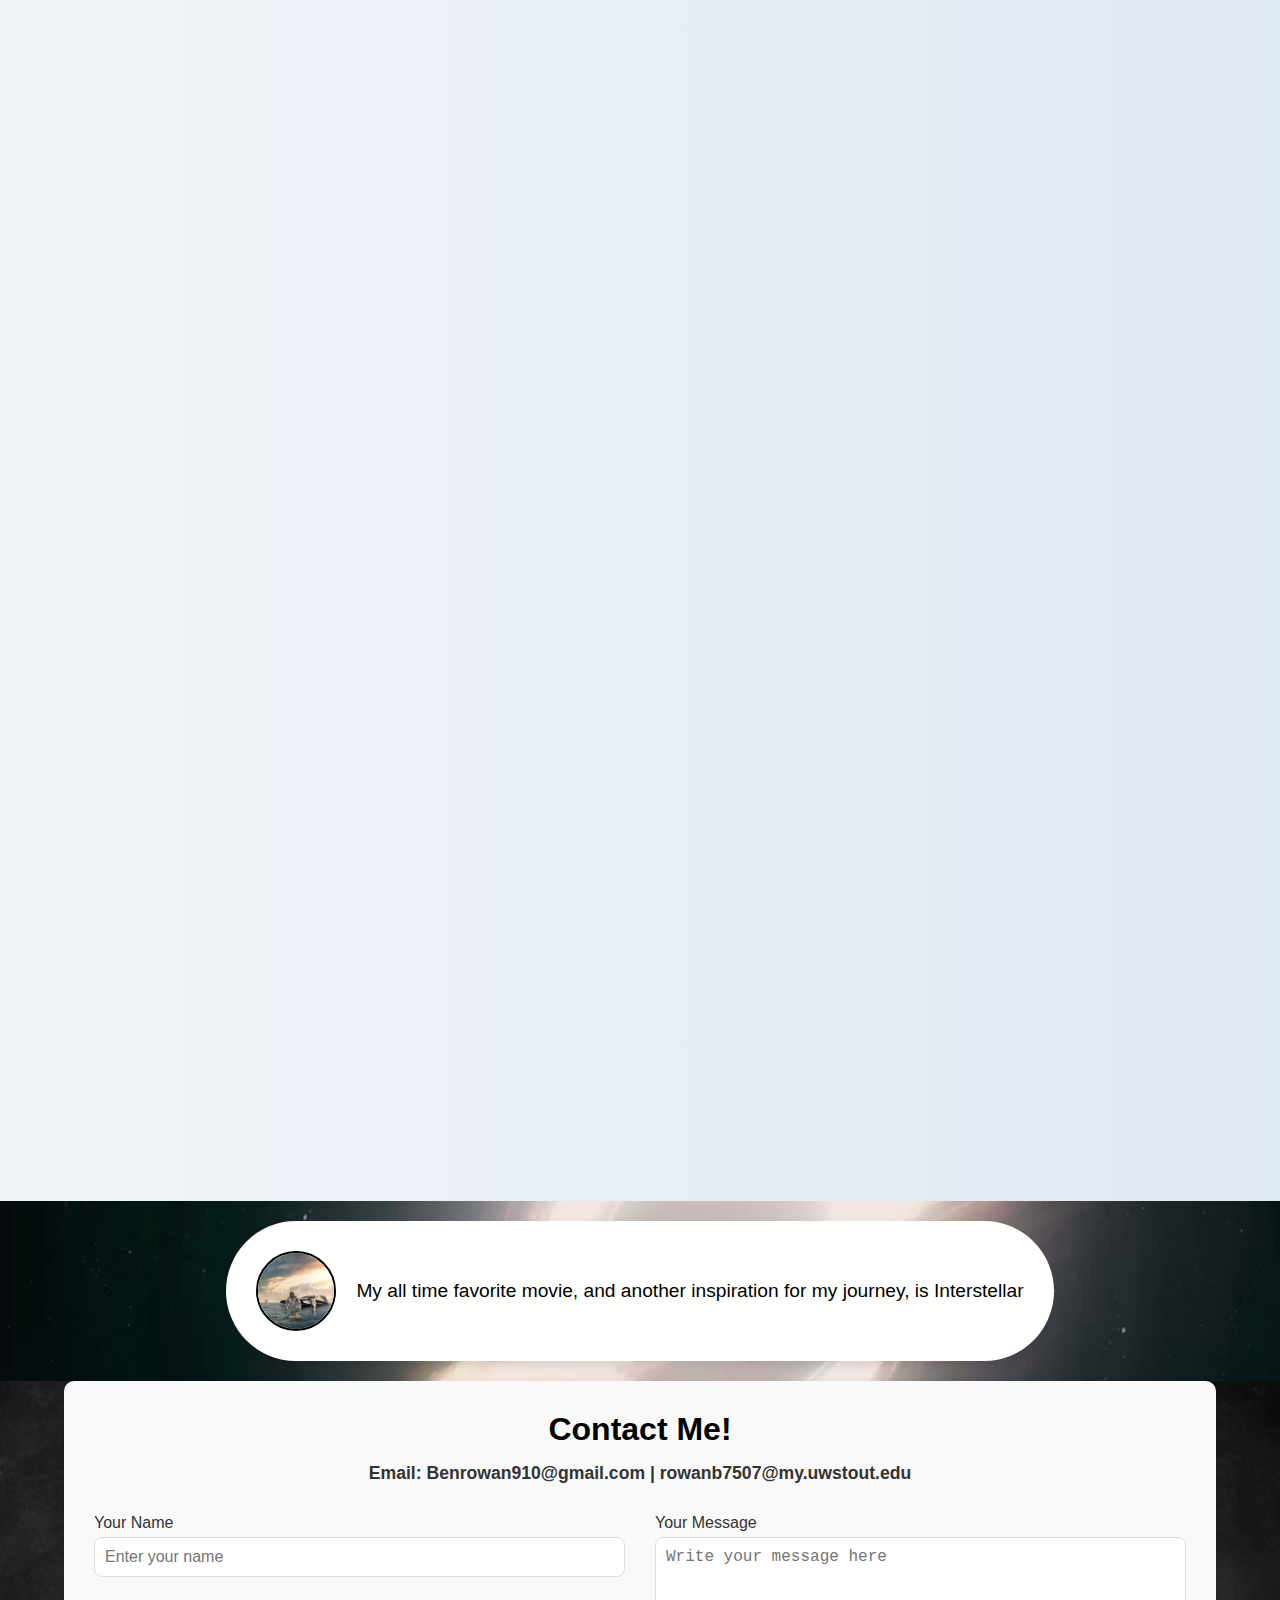
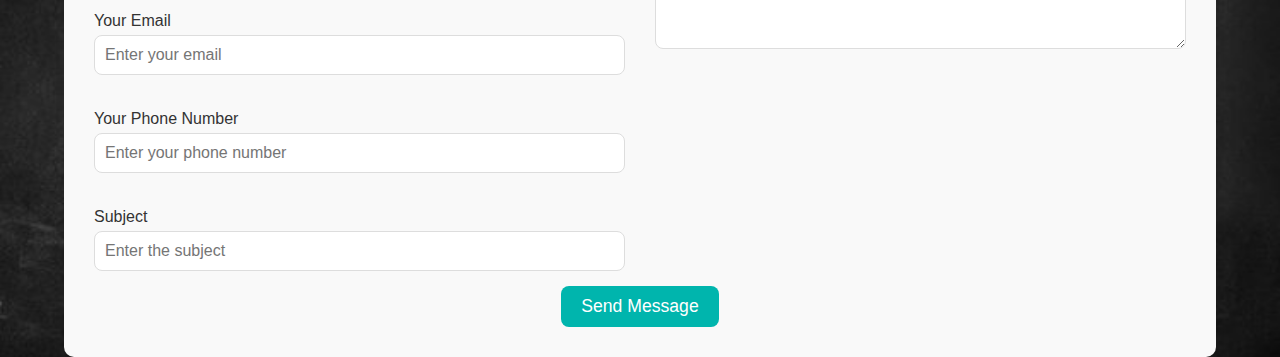
==== commit 29910407: "nope" ====
--- a/index.html
+++ b/index.html
@@ -64,8 +64,28 @@
                     <p>Years Attended: 2021 - 2025</p>
                 </div>
                 <div class="description">
-                    <p>During my time at UW-Stout, I developed strong skills in software engineering, agile development, and game design. I participated in several team projects, honing my leadership abilities and technical expertise. My education provided me with a solid foundation in both theoretical and practical aspects of computer science.</p>
-                </div>
+                    <p>During my time at UW-Stout, I developed strong skills in software engineering, 
+                        agile development, and game design. I participated in several team projects, 
+                        honing my leadership abilities and technical expertise. My education provided me 
+                        with a solid foundation in both theoretical and practical aspects of computer science.
+                    </p>
+                </div>
+            </div>
+
+            <!-- Relevant Courses Section -->
+            <div class="relevant-courses">
+                <h3>Relevant Courses</h3>
+                <ul>
+                    <li>Data Structures</li>
+                    <li>3 Dimensional Calculus</li>
+                    <li>Linear Algebra</li>
+                    <li>Game Development Courses 100-capstone</li>
+                    <li>Shader Programming</li>
+                    <li>Computer Graphics</li>
+                    <li>Algorithms</li>
+                    <li>Operating Systems</li>
+                    <li>Web Programming</li>
+                </ul>
             </div>
         </section>
         <!-- Skills sections-->
@@ -76,10 +96,7 @@
                 <div class="skill-category" onclick="openSkillsModal('languages')">
                     <img src="Images/language_icon.png" alt="Languages Icon">
                     <h3>Languages</h3>
-                    <p>
-                        Through my time as a student, and programmer. I have spent a deal of time to make sure I could learn 
-                        a number of languages to diversify my skills as a programmer.
-                    </p>
+
                     <ul>
                         <li>C++</li>
                         <li>C#</li>
@@ -94,9 +111,7 @@
                 <div class="skill-category" onclick="openSkillsModal('methodologies')">
                     <img src="Images/methodology_icon.png" alt="Methodologies Icon">
                     <h3>Methodologies</h3>
-                    <p>
-                        A variety of development methodologies have been utilized in order to maximize development for different project styles.
-                    </p>
+
                     <ul>
                         <li>Agile Development</li>
                         <li>Scrum</li>
@@ -106,9 +121,7 @@
                 <div class="skill-category" onclick="openSkillsModal('project-management')">
                     <img src="Images/project_management_icon.png" alt="Project Management Icon">
                     <h3>Project Management</h3>
-                    <p>
-                        In my time as a student, I have been fortunate enough to be in several positions that have allowed me to work in capacity as a manager, these are some skills I have been able to work on in that time.
-                    </p>
+
                     <ul>
                         <li>Team Management</li>
                         <li>Task Delegation</li>
@@ -120,9 +133,7 @@
                 <div class="skill-category" onclick="openSkillsModal('interests')">
                     <img src="Images/interests_icon.png" alt="Interests Icon">
                     <h3>Interests</h3>
-                    <p>
-                        These are some of my interests when it comes to the world of computer science and development
-                    </p>
+
                     <ul>
                         <li>Game Design</li>
                         <li>Artificial Intelligence</li>
@@ -130,30 +141,9 @@
                         <li>Physics Simulations</li>
                     </ul>
                 </div>
-                <div class="skill-category" onclick="openSkillsModal('relevant-courses')">
-                    <img src="Images/courses_icon.png" alt="Relevant Courses Icon">
-                    <h3>Relevant Courses</h3>
-                    <p>
-                        As a student, I have taken several classes that have helped to advance my knowledge of computer science and engineering
-                    </p>
-                    <ul>
-                        <li>Data Structures</li>
-                        <li>3 Dimensional Calculus</li>
-                        <li>Linear Algebra</li>
-                        <li>Game Development Courses 100-captsone</li>
-                        <li>Shader Programming</li>
-                        <li>Computer Graphics</li>
-                        <li>Algorithms</li>
-                        <li>Operating Systems</li>
-                        <li>Web Programming</li>
-                    </ul>
-                </div>
                 <div class="skill-category" onclick="openSkillsModal('development')">
                     <img src="Images/development_icon.png" alt="Development Icon">
                     <h3>Development</h3>
-                    <p>
-                        These are a collection of development tools I have utilized and have experience with
-                    </p>
                     <ul>
                         <li>Unreal Engine</li>
                         <li>Unity</li>
--- a/style.css
+++ b/style.css
@@ -4,7 +4,8 @@
     .navbar {
         flex-direction: column;
         padding: 10px;
-        font-size: 1em;
+        font-size: clamp(.5rem, 2vw, 1rem);
+        width: 100vw !important;
     }
 
     .navbar .right {
@@ -16,7 +17,7 @@
 
     /* Profile Section Mobile Layout */
     .profile .content {
-        flex-direction: column;
+
         width: 95%;
     }
 
@@ -133,8 +134,12 @@
             box-sizing: border-box;
         }
 
-        body{
+        html, body{
             font-family: 'Franklin Gothic Medium', 'Arial Narrow', Arial, sans-serif;
+            width: 100vw;
+            min-width: 100vw;
+            max-width: 100vw;
+            overflow-x: hidden;
         }
 
         /* Navbar Styling */
@@ -151,7 +156,7 @@
             left: 0;
             right: 0;
             z-index: 1000;
-            width: 100%;
+            width: 100vw !important;
         }
 
         /* Left Section (Initials) */
@@ -171,6 +176,7 @@
         .navbar .right a {
             color: #fff;
             text-decoration: none;
+            font-size: clamp(.5em, 2vw, 1em);
         }
 
         .navbar .right a:hover {
@@ -199,8 +205,8 @@
         }
 
         .profile .social-media a img {
-            width: 40px;
-            height: 40px;
+            width: clamp(10px, 5vw, 40px);
+            height: clamp(10px, 5vw, 40px);
             transition: transform 0.3s;
         }
 
@@ -217,7 +223,8 @@
 
         /* Profile Picture Styling */
         .profile .picture {
-            width: 40%; /* Set the picture's width */
+            min-width: 40%;
+            max-width: 40%; /* Set the picture's width */
             text-align: center; /* Align the picture in the center */
             padding: 10px;
             border: 5px solid #fff;
@@ -276,10 +283,12 @@
             padding: 20px;
             height: 100vh;
             width: 100vw;
+            min-width: 100vw;
             background-image: url("Images/Black_hole_3.png");
             background-repeat: no-repeat; /* Teal to Purple Gradient */
             background-size: cover;
             background-position: center;
+            overflow-x: hidden;
         }
         .skills-section h1{
             color: #ffffff;
@@ -298,12 +307,11 @@
 
         .skills-grid {
             display: grid;
-            grid-template-columns: repeat(3, 1fr);
-            grid-template-rows: repeat(2, auto);
+            grid-template-columns: repeat(auto-fit, minmax(300px, 1fr));
             gap: 20px;
             margin: 20px;
             height: 90%;
-            width: 100vw;
+            width: calc(100% - 20px);
         }
         
         .skill-category {
@@ -318,6 +326,11 @@
             background-color: #f9f9f9;
             transition: transform 0.3s, background-color 0.3s, box-shadow 0.3s;
             cursor: pointer;
+            min-width: 280px; /* Minimum width before wrapping */
+            max-width: 100%;
+            padding: 15px;
+            margin: 0 5px;
+            box-sizing: border-box;
         }
         
         .skill-category:hover {
@@ -333,9 +346,15 @@
         }
         
         .skill-category h3 {
-            font-size: 2.0rem;
+            font-size: clamp(1.2rem, 3vw, 2.0rem);
             font-weight: 600;
             color: #333;
+        }
+        .skill-category p,
+        .skill-category li {
+            font-size: clamp(0.9rem, 2vw, 1.1rem); /* Responsive text */
+            line-height: 1.4;
+            word-wrap: break-word; /* Prevent text overflow */
         }
 
 
@@ -349,7 +368,7 @@
         }
         .contact-form {
             width: 100%;
-            max-width: 50%;
+            max-width: 90%;
             margin: auto;
             padding: 30px;
             background-color: #f9f9f9;
@@ -440,6 +459,8 @@
             background-size: cover; /* Cover the entire section */
             background-position: center; /* Center the background image */
             padding: 50px 0; /* Add space above and below */
+            min-width: 100vw;
+
         }
         /* Education Section */
         .education {
@@ -450,8 +471,8 @@
             padding: 30px;
             border-radius: 10px;
             box-shadow: 0 4px 8px rgba(0, 0, 0, 0.1);
-            max-width: 900px;
             background-color: #cbf1f5;
+            max-width: 70%;
         }
 
         .education img {
@@ -469,7 +490,7 @@
         }
 
         .education p {
-            font-size: 1.2em;
+            font-size: clamp(0.6rem, 3vw, 1.2rem);
             margin-bottom: 5px;
         }
 
@@ -483,7 +504,36 @@
             font-size: 1em;
             line-height: 1.5;
         }
-
+        /* Relevant Courses Section */
+        .relevant-courses {
+            margin-top: 30px;
+            padding: 20px;
+            background-color: #cbf1f5;
+            border-radius: 10px;
+            box-shadow: 0 4px 8px rgba(0, 0, 0, 0.1);
+            max-width: 50%;
+            margin: 30px auto;
+        }
+
+        .relevant-courses h3 {
+            font-size: clamp(0.9rem, 3vw, 1.8em);
+            margin-bottom: 15px;
+            color: #333;
+            text-align: center;
+        }
+
+        .relevant-courses ul {
+            list-style-type: disc;
+            padding-left: 20px;
+            columns: 2; /* Split into two columns */
+            column-gap: 40px;
+        }
+
+        .relevant-courses li {
+            font-size: clamp(0.6rem, 3vw, 1.1em);
+            margin-bottom: 10px;
+            color: #555;
+        }
         .extra-info {
             display: none;
             font-style: italic;
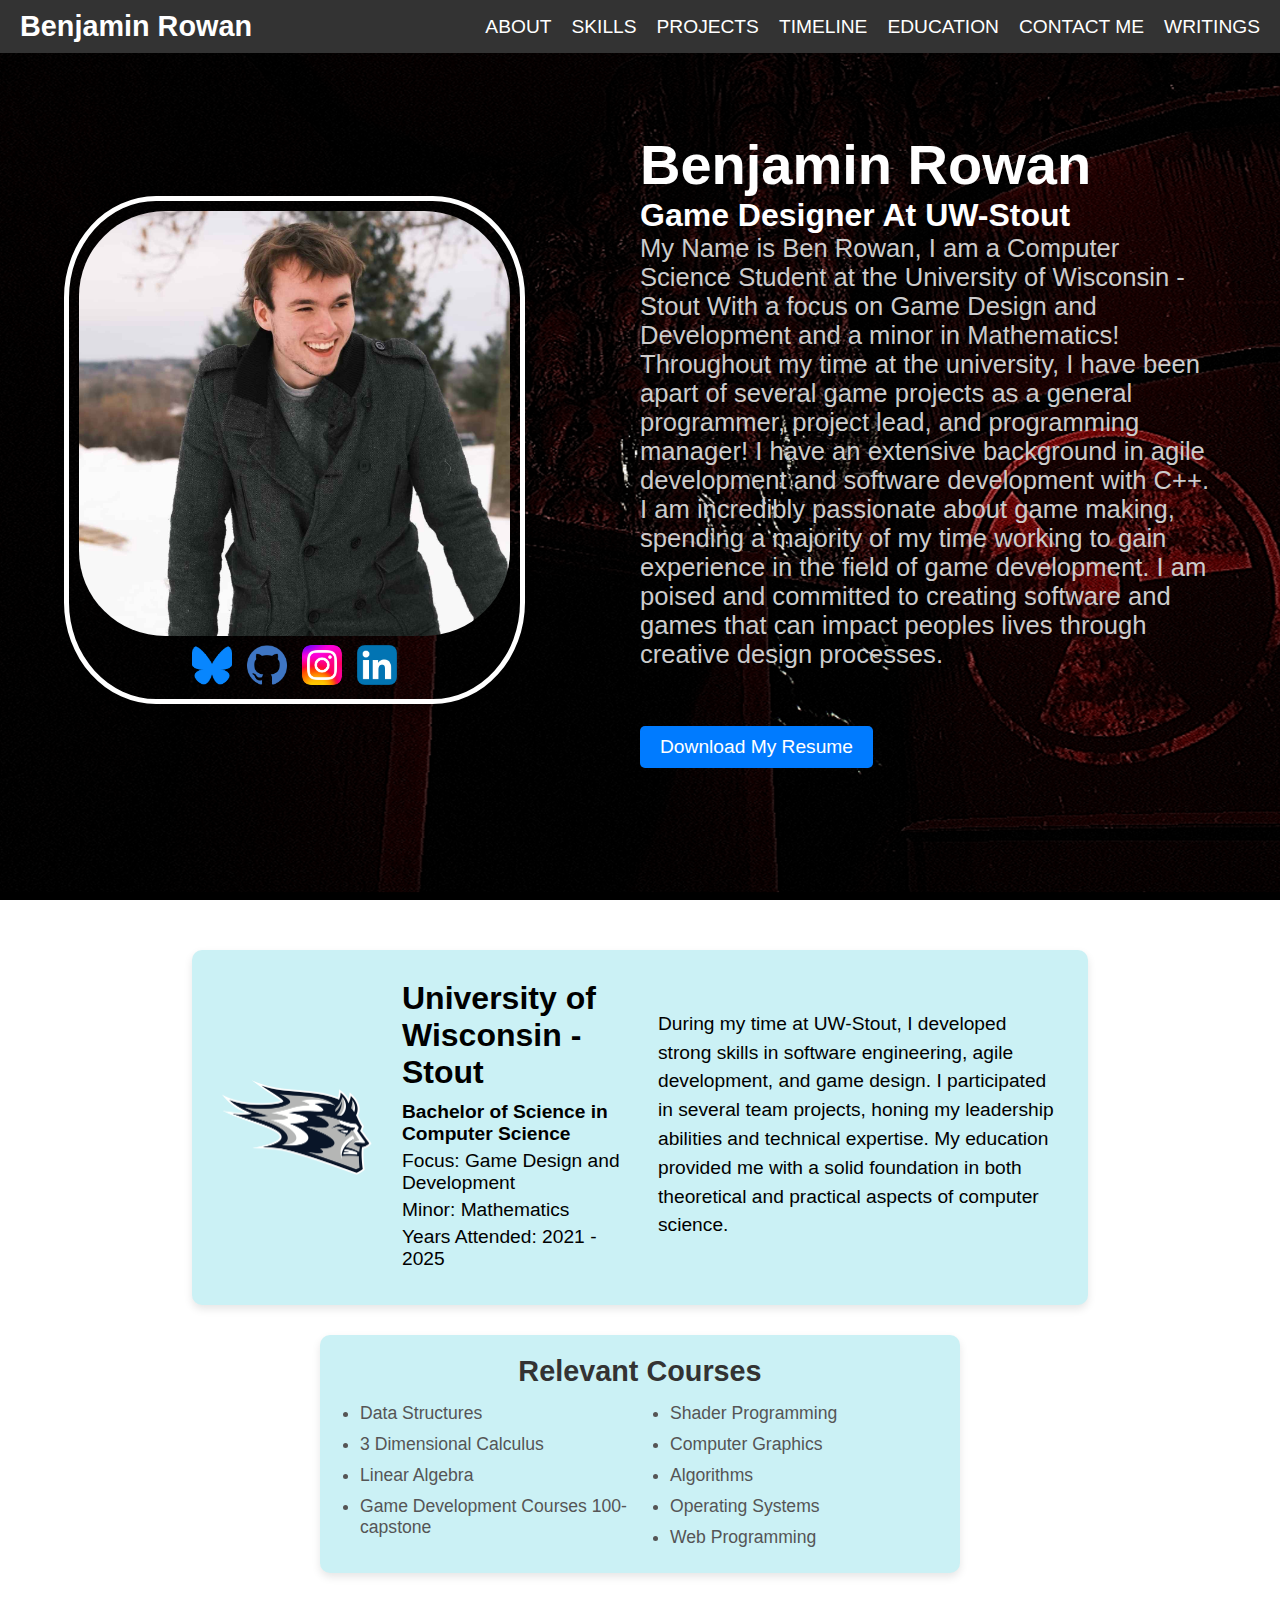
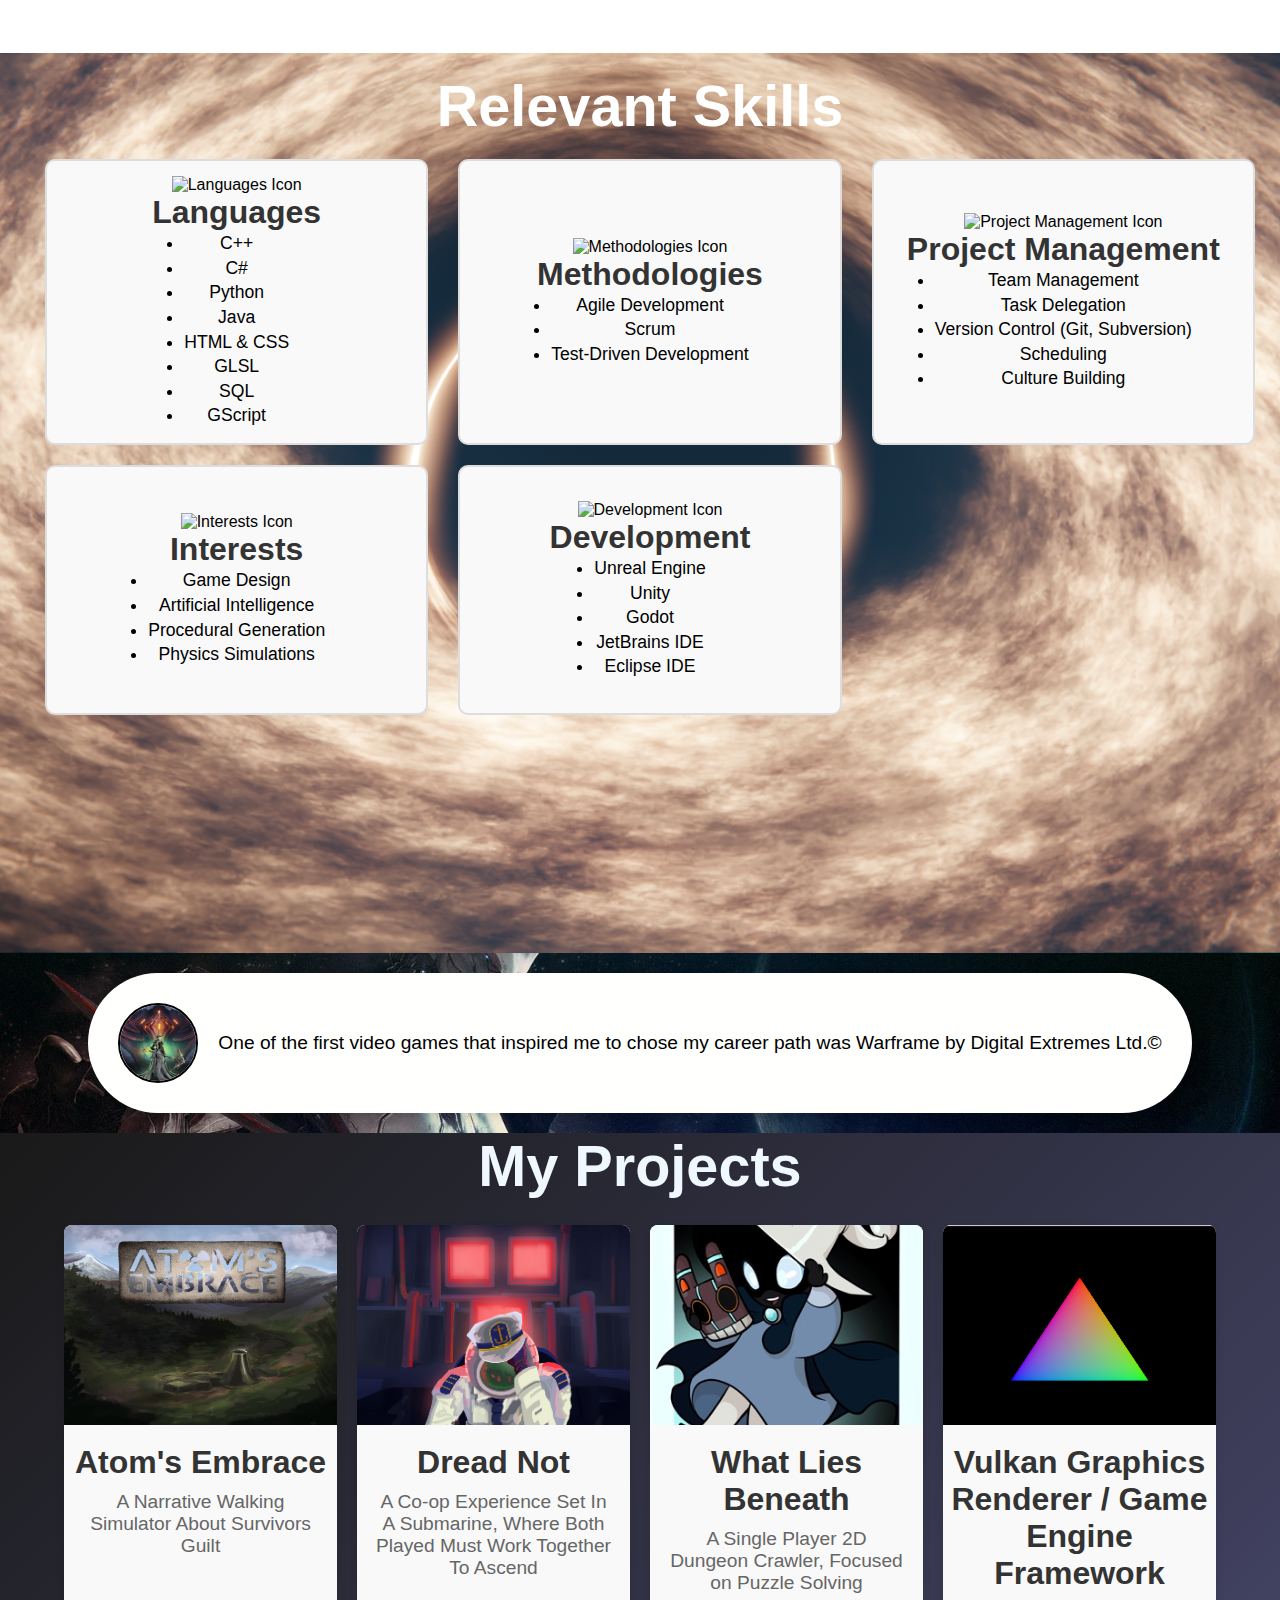
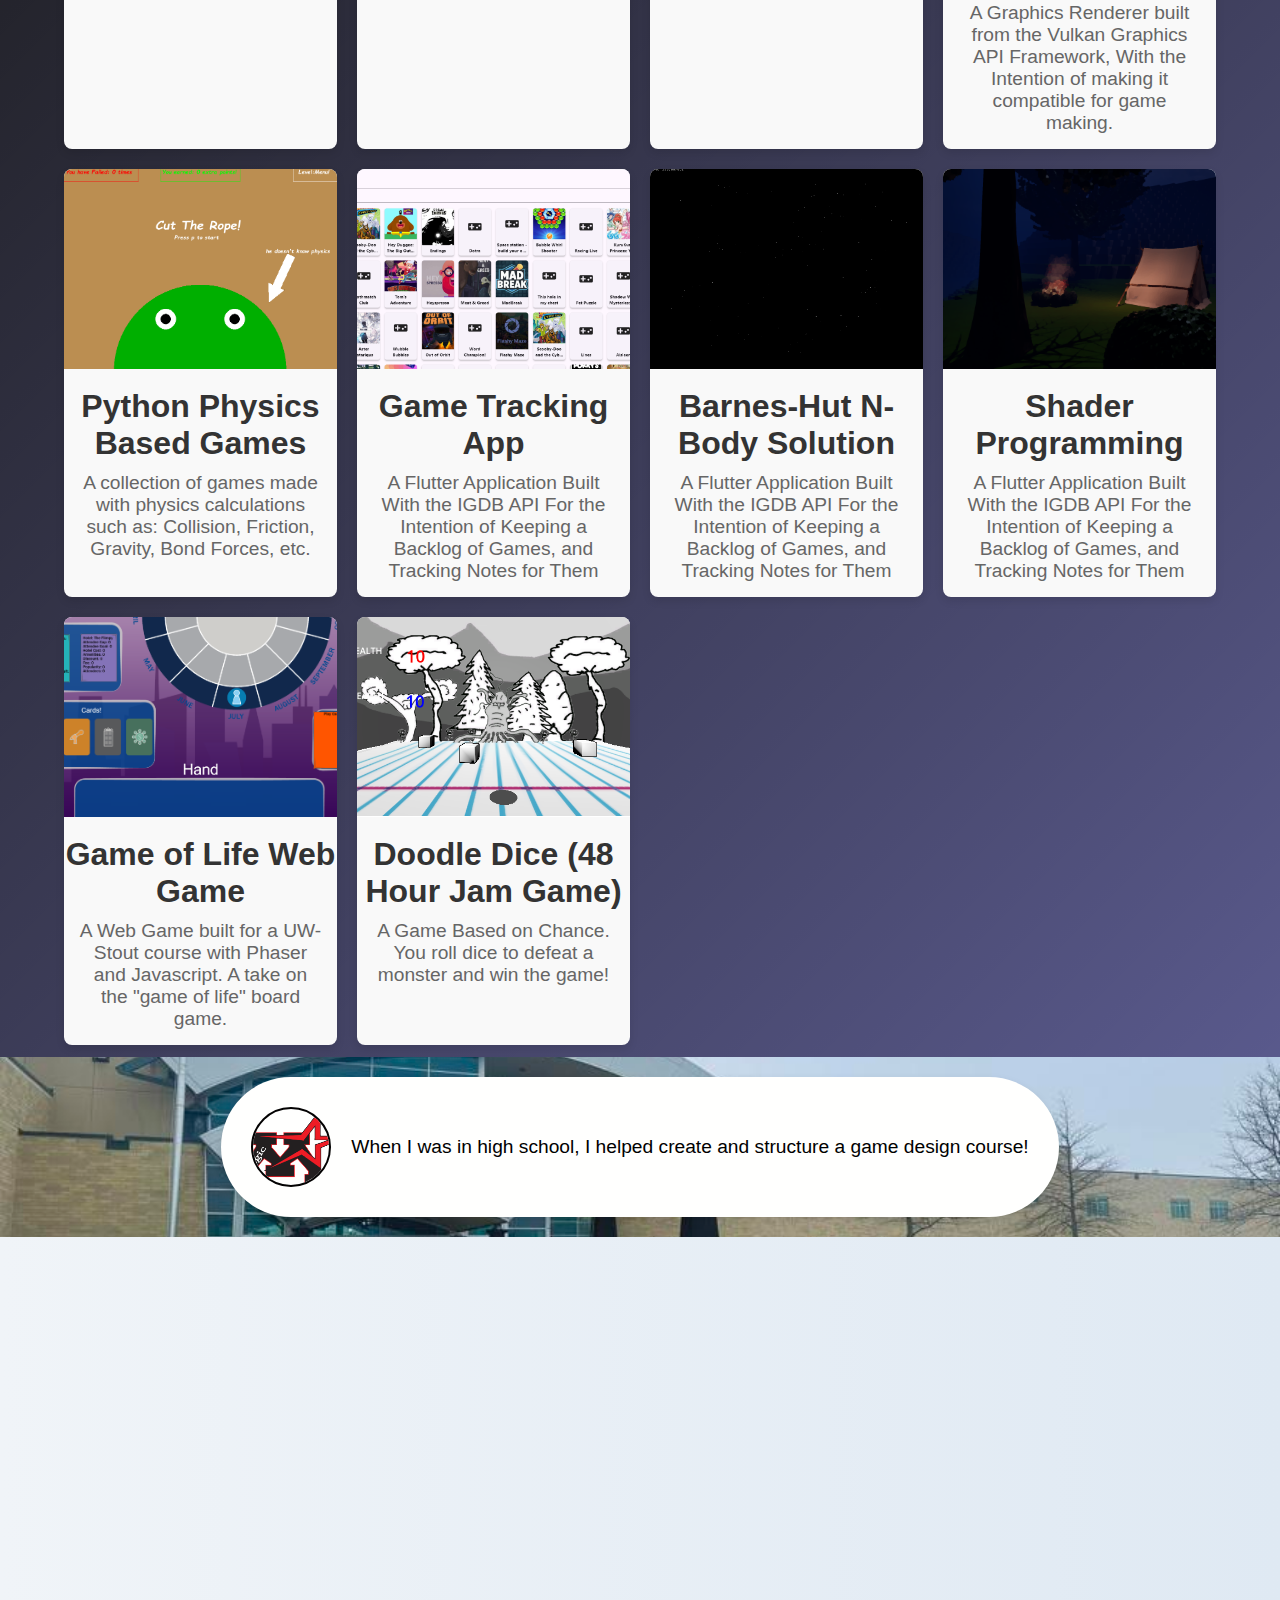
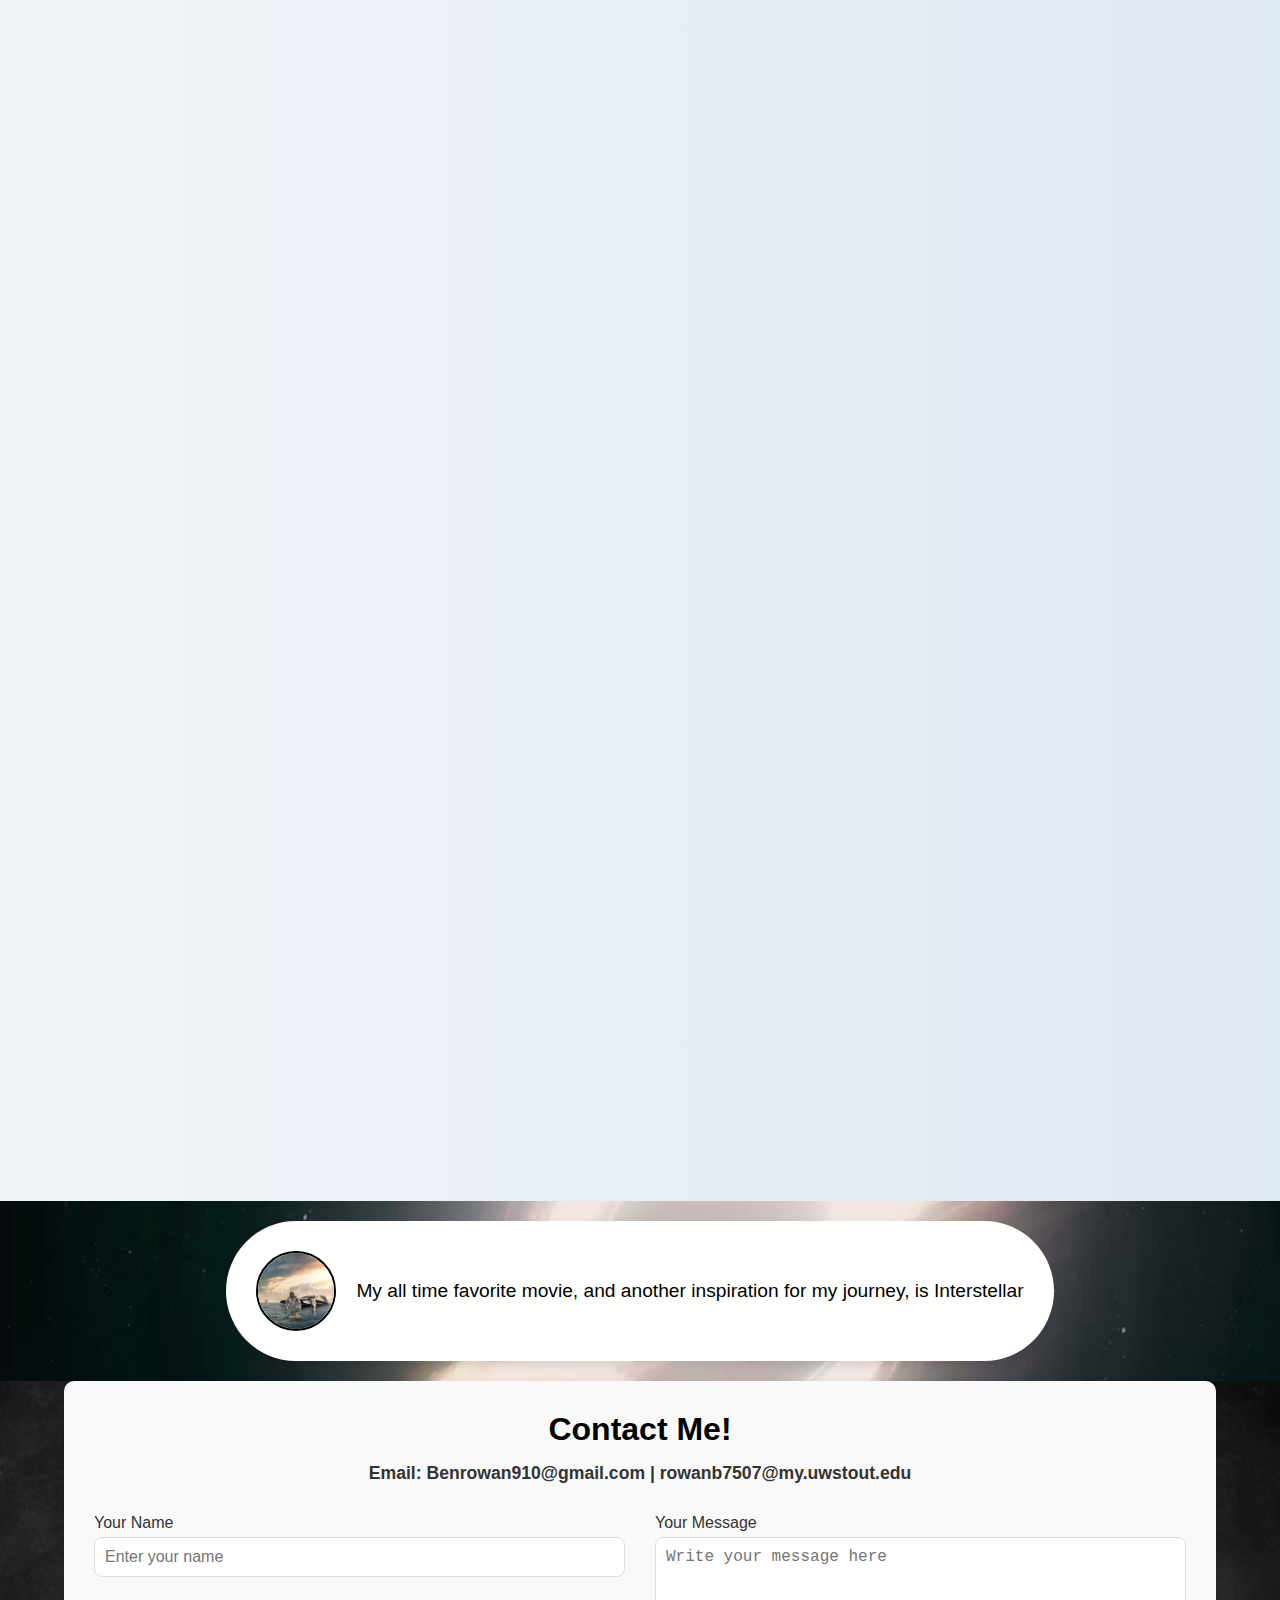
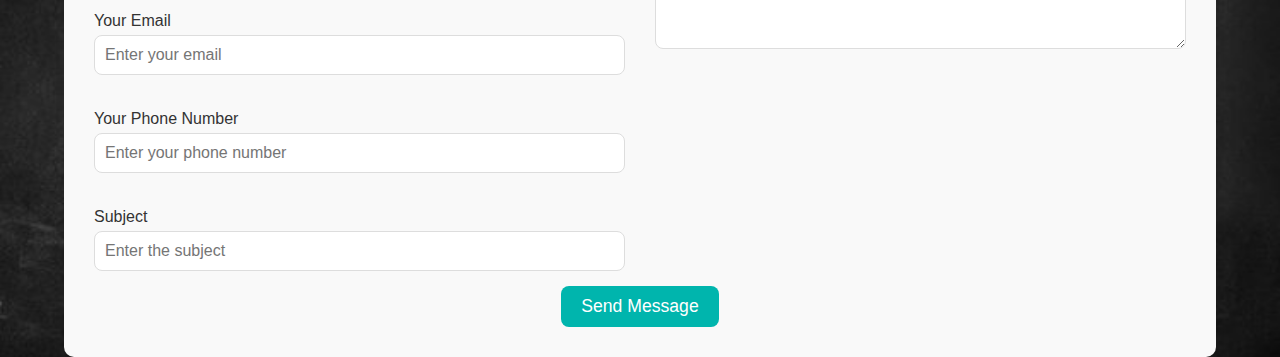
==== commit c8206170: "Fixing some stuff for the mobile version again" ====
--- a/index.html
+++ b/index.html
@@ -93,7 +93,7 @@
         <h1 class="skills-title">Relevant Skills</h1>
             <div class="skills-grid">
                 
-                <div class="skill-category" onclick="openSkillsModal('languages')">
+                <div class="skill-category">
                     <img src="Images/language_icon.png" alt="Languages Icon">
                     <h3>Languages</h3>
 
@@ -108,7 +108,7 @@
                         <li>GScript</li>
                     </ul>
                 </div>
-                <div class="skill-category" onclick="openSkillsModal('methodologies')">
+                <div class="skill-category">
                     <img src="Images/methodology_icon.png" alt="Methodologies Icon">
                     <h3>Methodologies</h3>
 
@@ -118,7 +118,7 @@
                         <li>Test-Driven Development</li>
                     </ul>
                 </div>
-                <div class="skill-category" onclick="openSkillsModal('project-management')">
+                <div class="skill-category">
                     <img src="Images/project_management_icon.png" alt="Project Management Icon">
                     <h3>Project Management</h3>
 
@@ -130,7 +130,7 @@
                         <li>Culture Building</li>
                     </ul>
                 </div>
-                <div class="skill-category" onclick="openSkillsModal('interests')">
+                <div class="skill-category">
                     <img src="Images/interests_icon.png" alt="Interests Icon">
                     <h3>Interests</h3>
 
@@ -141,7 +141,7 @@
                         <li>Physics Simulations</li>
                     </ul>
                 </div>
-                <div class="skill-category" onclick="openSkillsModal('development')">
+                <div class="skill-category">
                     <img src="Images/development_icon.png" alt="Development Icon">
                     <h3>Development</h3>
                     <ul>
--- a/style.css
+++ b/style.css
@@ -246,23 +246,23 @@
         }
 
         .profile .text h1 {
-            font-size: clamp(2rem, 6vw, 3.5rem);
+            font-size: clamp(1.3rem, 5vw, 3.5rem);
             color: #fff;
         }
 
         .profile .text h2 {
-            font-size: clamp(1.5rem, 4vw, 2.0rem);
+            font-size: clamp(1rem, 3vw, 2.0rem);
             color: #fff;
         }
         .profile .text p {
             color:#ccc;
-            font-size: clamp(1rem, 3vw, 1.6rem);
+            font-size: clamp(0.1rem, 2vw, 1.6rem);
         }
 
         /* Button Styling */
         .download-btn {
             padding: 10px 20px;
-            font-size: 1.2em;
+            font-size: clamp(0.5rem, 2vw, 1.2em);
             color: #fff;
             background-color: #007bff; /* Blue background */
             border: none;
@@ -270,6 +270,7 @@
             cursor: pointer;
             text-align: center;
             transition: background-color 0.3s ease;
+            margin-top: 10%;
         }
 
         .download-btn:hover {
@@ -281,14 +282,14 @@
         .skills-section {
             text-align: center;
             padding: 20px;
-            height: 100vh;
+            min-height: 100vh;
+            height: auto;
             width: 100vw;
             min-width: 100vw;
             background-image: url("Images/Black_hole_3.png");
             background-repeat: no-repeat; /* Teal to Purple Gradient */
             background-size: cover;
             background-position: center;
-            overflow-x: hidden;
         }
         .skills-section h1{
             color: #ffffff;
@@ -310,7 +311,7 @@
             grid-template-columns: repeat(auto-fit, minmax(300px, 1fr));
             gap: 20px;
             margin: 20px;
-            height: 90%;
+            height: auto;
             width: calc(100% - 20px);
         }
         
@@ -328,6 +329,7 @@
             cursor: pointer;
             min-width: 280px; /* Minimum width before wrapping */
             max-width: 100%;
+            min-height: 250px;
             padding: 15px;
             margin: 0 5px;
             box-sizing: border-box;
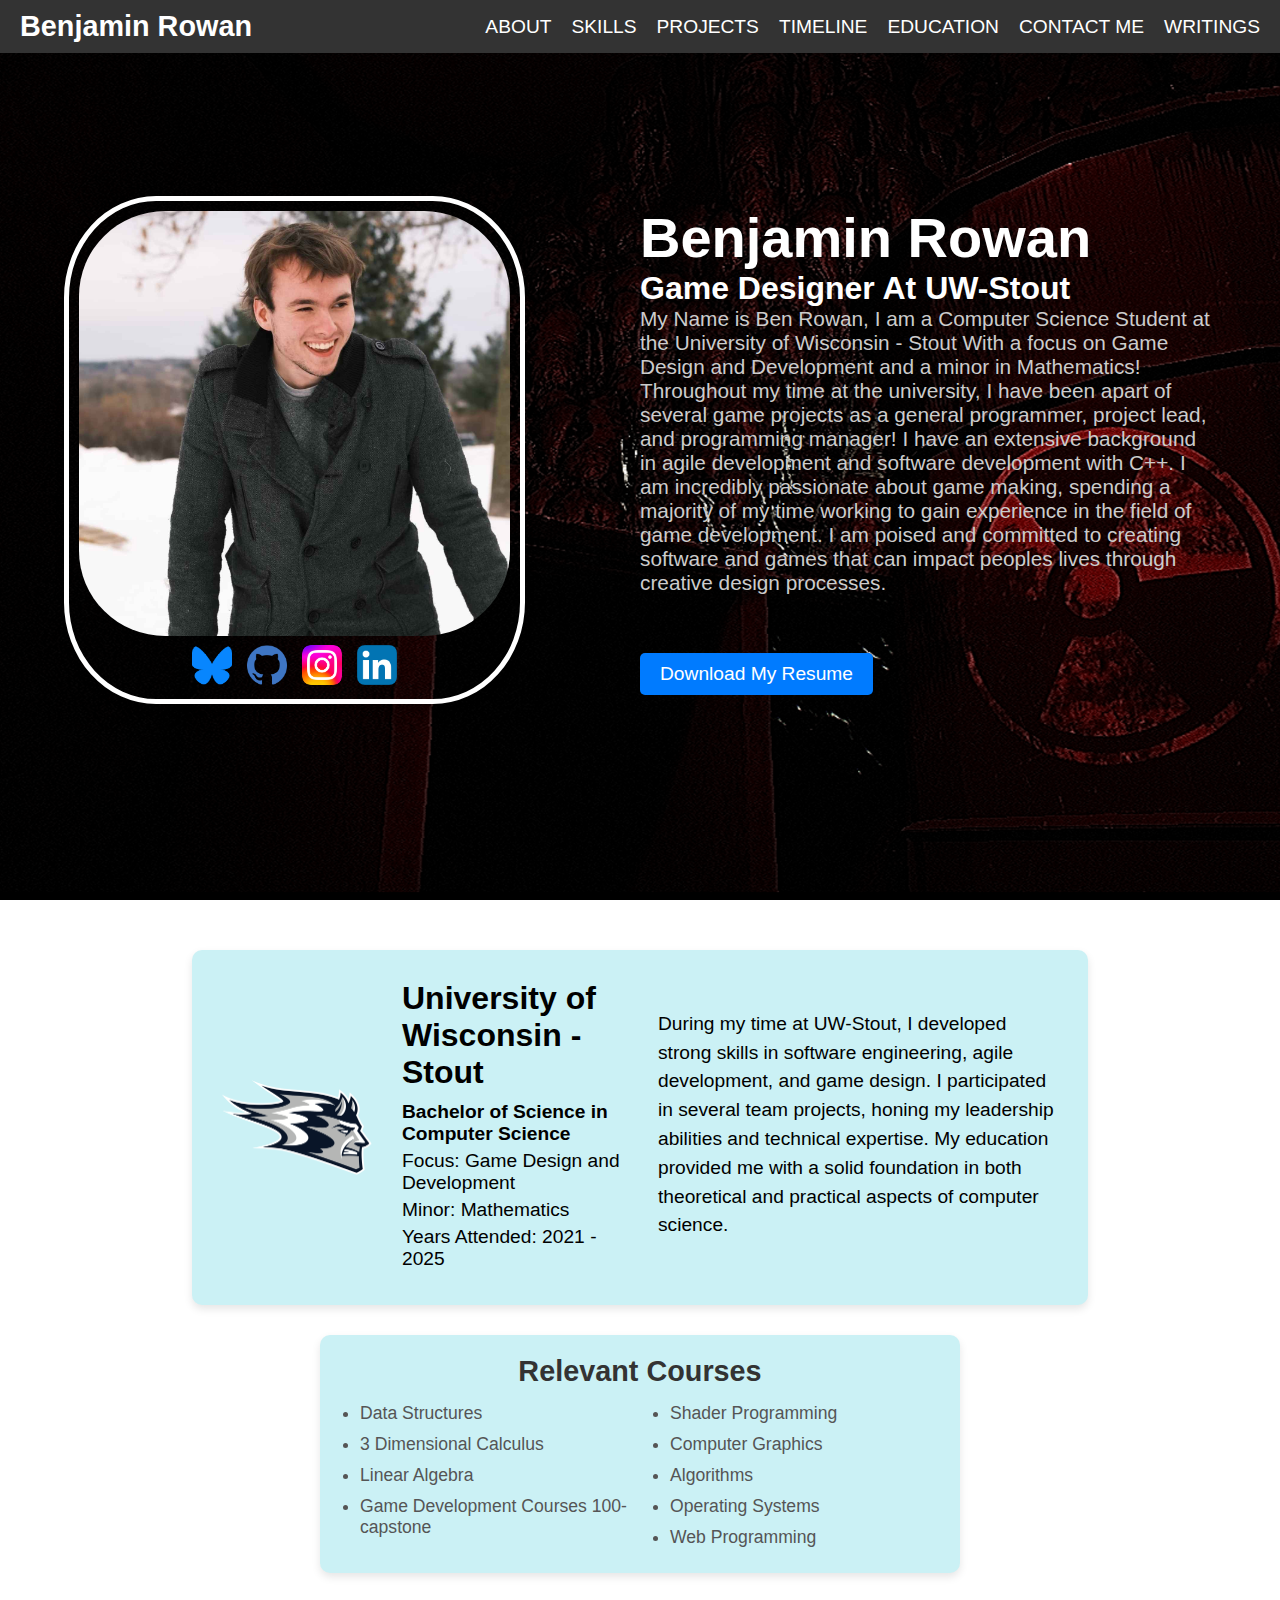
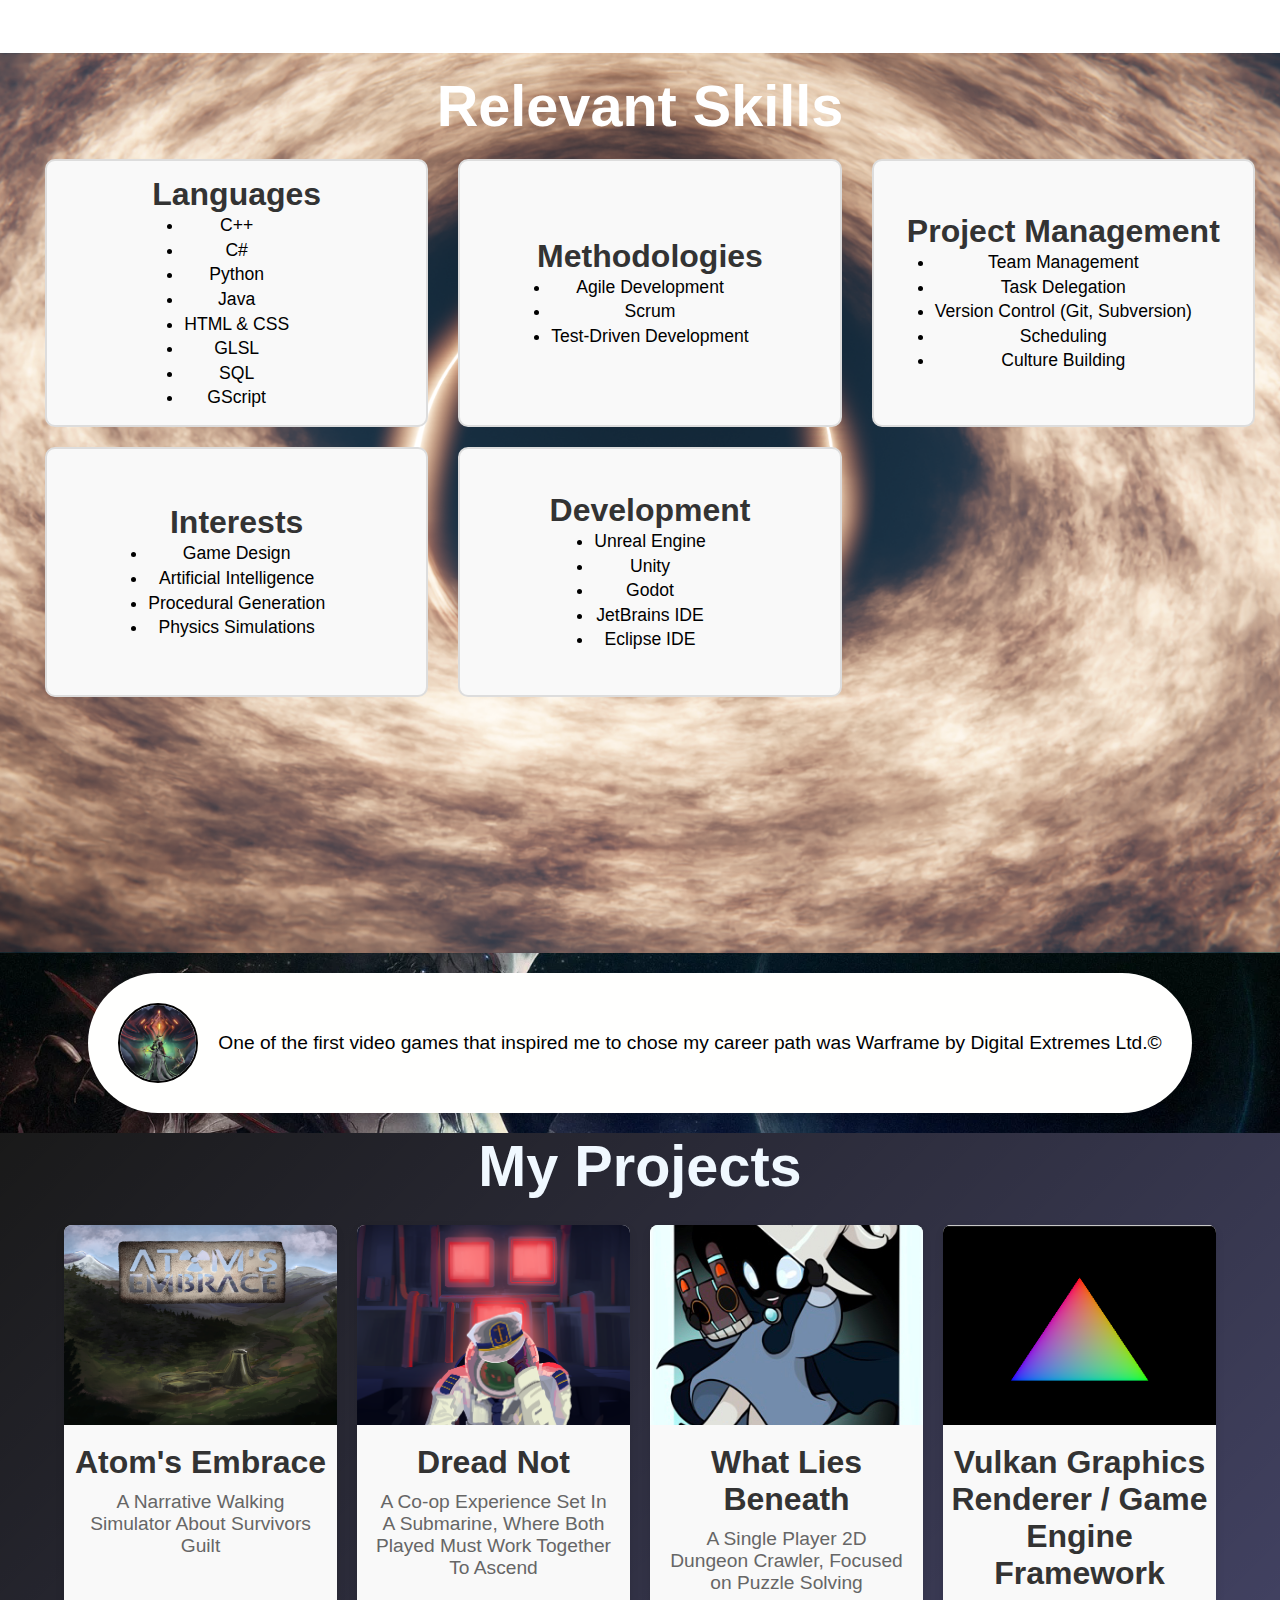
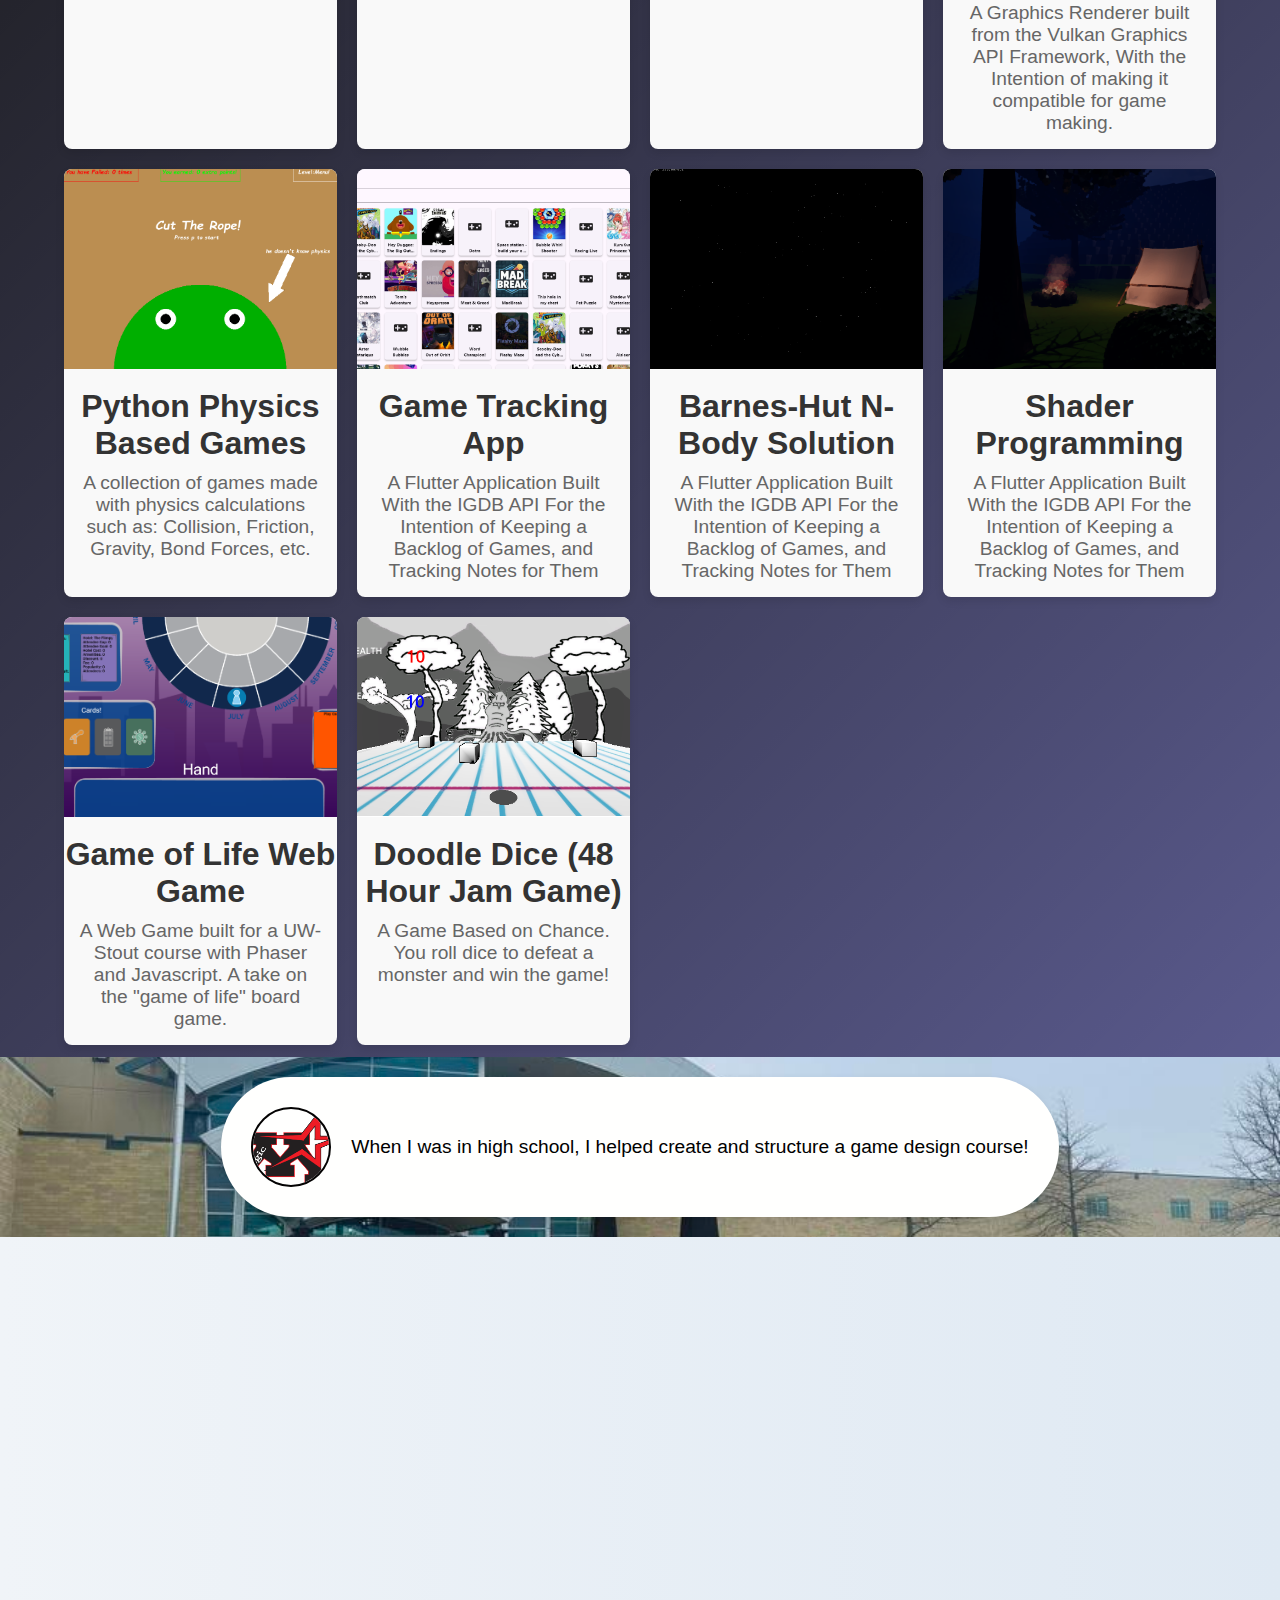
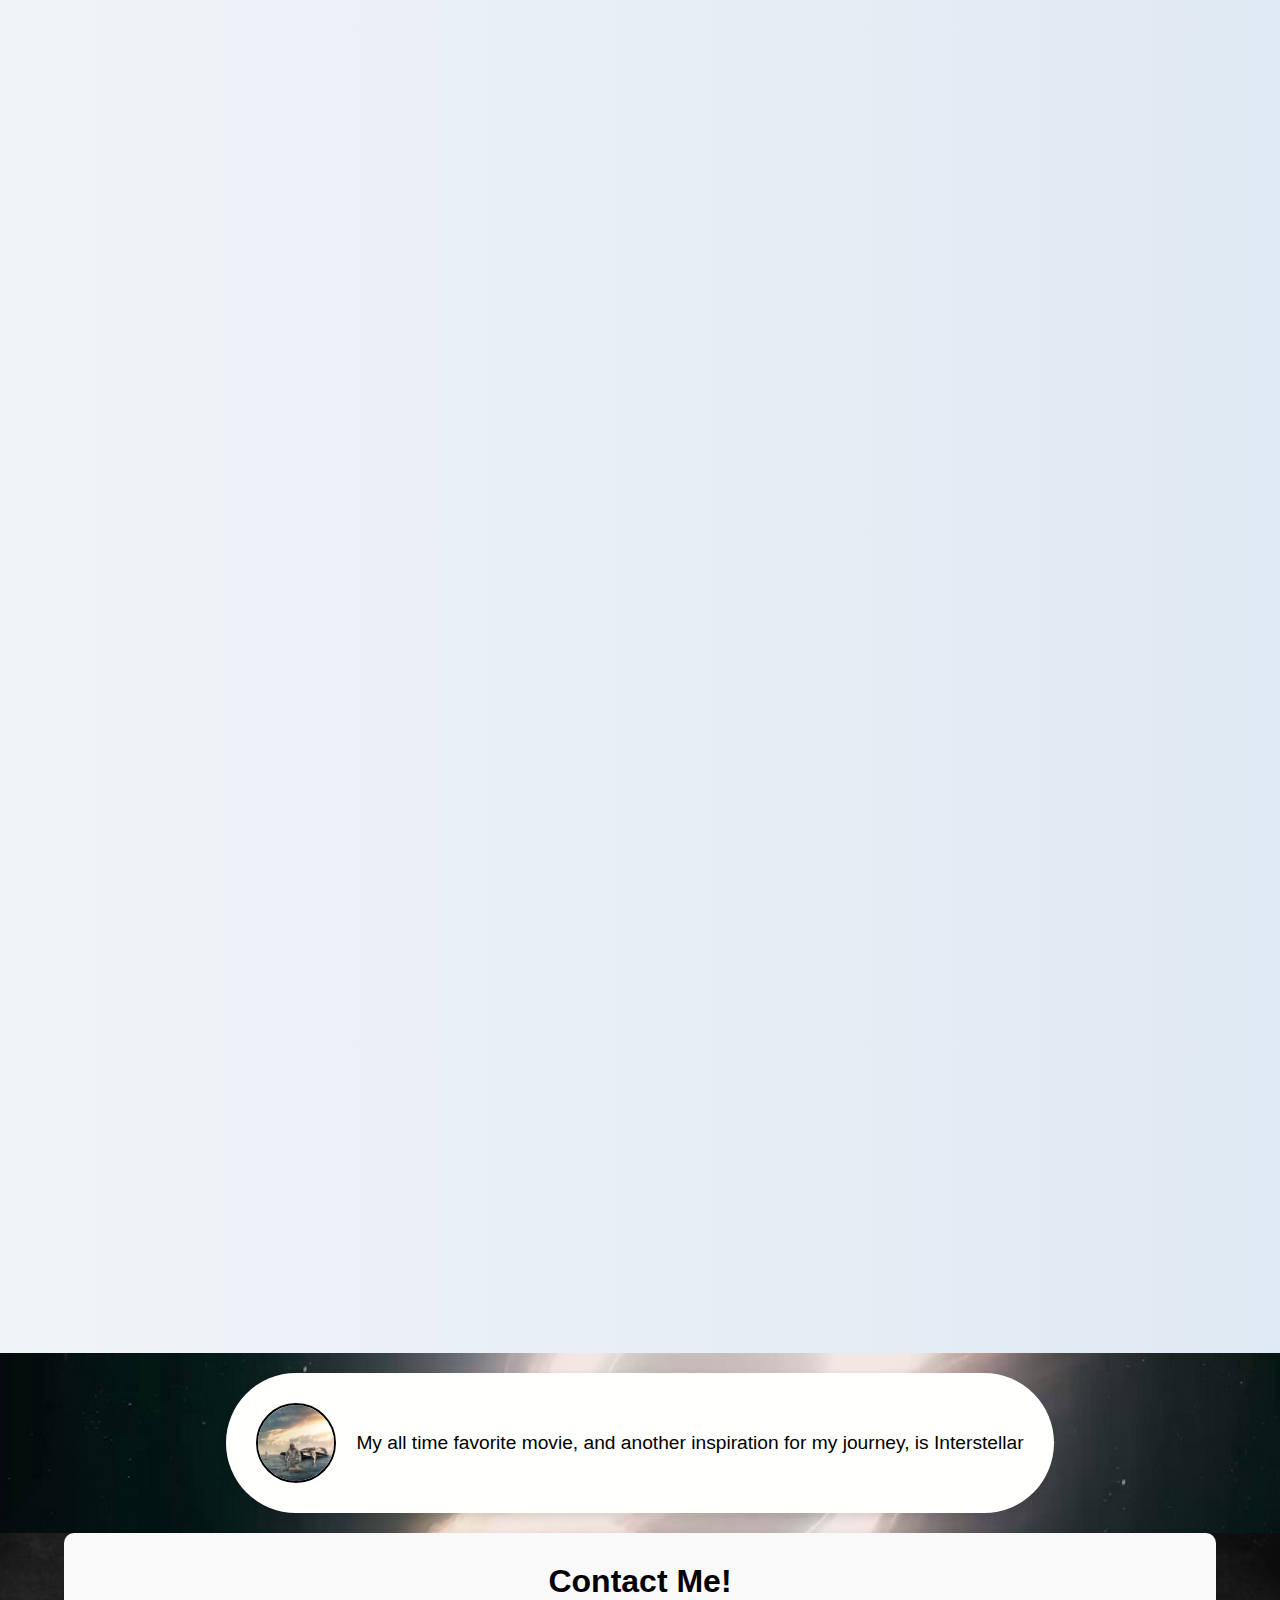
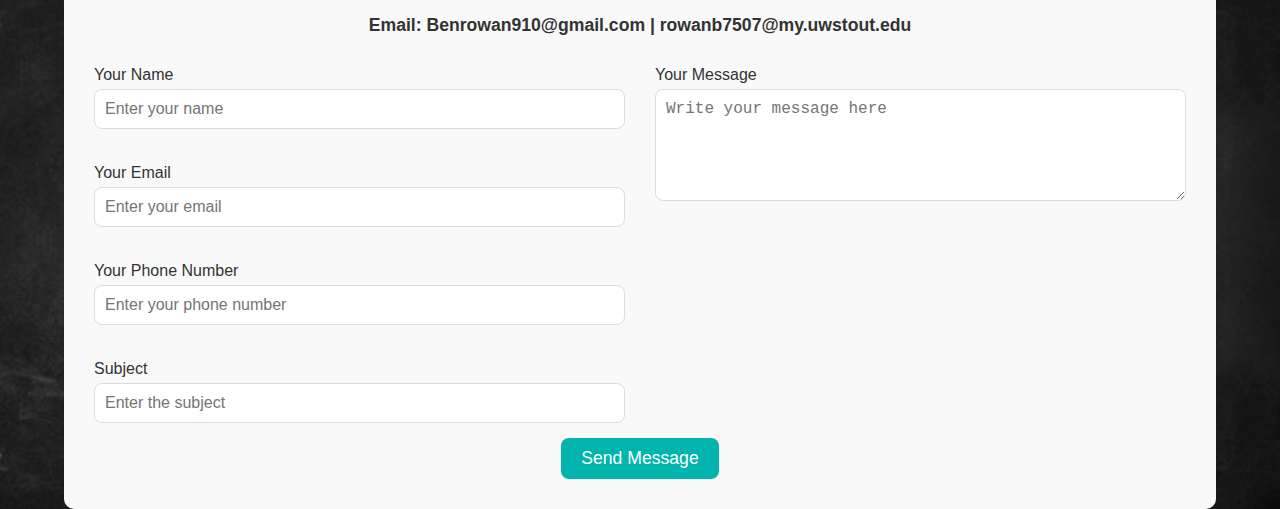
==== commit 2b8cd1e4: "Some more changes" ====
--- a/index.html
+++ b/index.html
@@ -94,7 +94,6 @@
             <div class="skills-grid">
                 
                 <div class="skill-category">
-                    <img src="Images/language_icon.png" alt="Languages Icon">
                     <h3>Languages</h3>
 
                     <ul>
@@ -109,7 +108,6 @@
                     </ul>
                 </div>
                 <div class="skill-category">
-                    <img src="Images/methodology_icon.png" alt="Methodologies Icon">
                     <h3>Methodologies</h3>
 
                     <ul>
@@ -119,7 +117,6 @@
                     </ul>
                 </div>
                 <div class="skill-category">
-                    <img src="Images/project_management_icon.png" alt="Project Management Icon">
                     <h3>Project Management</h3>
 
                     <ul>
@@ -131,7 +128,6 @@
                     </ul>
                 </div>
                 <div class="skill-category">
-                    <img src="Images/interests_icon.png" alt="Interests Icon">
                     <h3>Interests</h3>
 
                     <ul>
@@ -142,7 +138,6 @@
                     </ul>
                 </div>
                 <div class="skill-category">
-                    <img src="Images/development_icon.png" alt="Development Icon">
                     <h3>Development</h3>
                     <ul>
                         <li>Unreal Engine</li>
@@ -281,7 +276,7 @@
         
             <div class="timeline-item left">
                 <div class="timeline-content">
-                    <img src="path-to-image3.jpg" alt="Image 3">
+                    <img src="Images\fotor_1658364693920.jpg" alt="Image 3">
                     <h3>Employed Game Developer for UW-Stout</h3>
                     <p>In May, 2024, I was employed by the University of Wisconsin - Stout's instructional design lab to work on game projects that professors requested. </p>
                     <span class="date">May 2024 - Present</span>
--- a/style.css
+++ b/style.css
@@ -256,7 +256,7 @@
         }
         .profile .text p {
             color:#ccc;
-            font-size: clamp(0.1rem, 2vw, 1.6rem);
+            font-size: clamp(0.1rem, 3vw, 1.3rem);
         }
 
         /* Button Styling */
@@ -518,7 +518,7 @@
         }
 
         .relevant-courses h3 {
-            font-size: clamp(0.9rem, 3vw, 1.8em);
+            font-size: clamp(0.6rem, 3vw, 1.8em);
             margin-bottom: 15px;
             color: #333;
             text-align: center;
@@ -532,7 +532,7 @@
         }
 
         .relevant-courses li {
-            font-size: clamp(0.6rem, 3vw, 1.1em);
+            font-size: clamp(0.4rem, 2vw, 1.1em);
             margin-bottom: 10px;
             color: #555;
         }
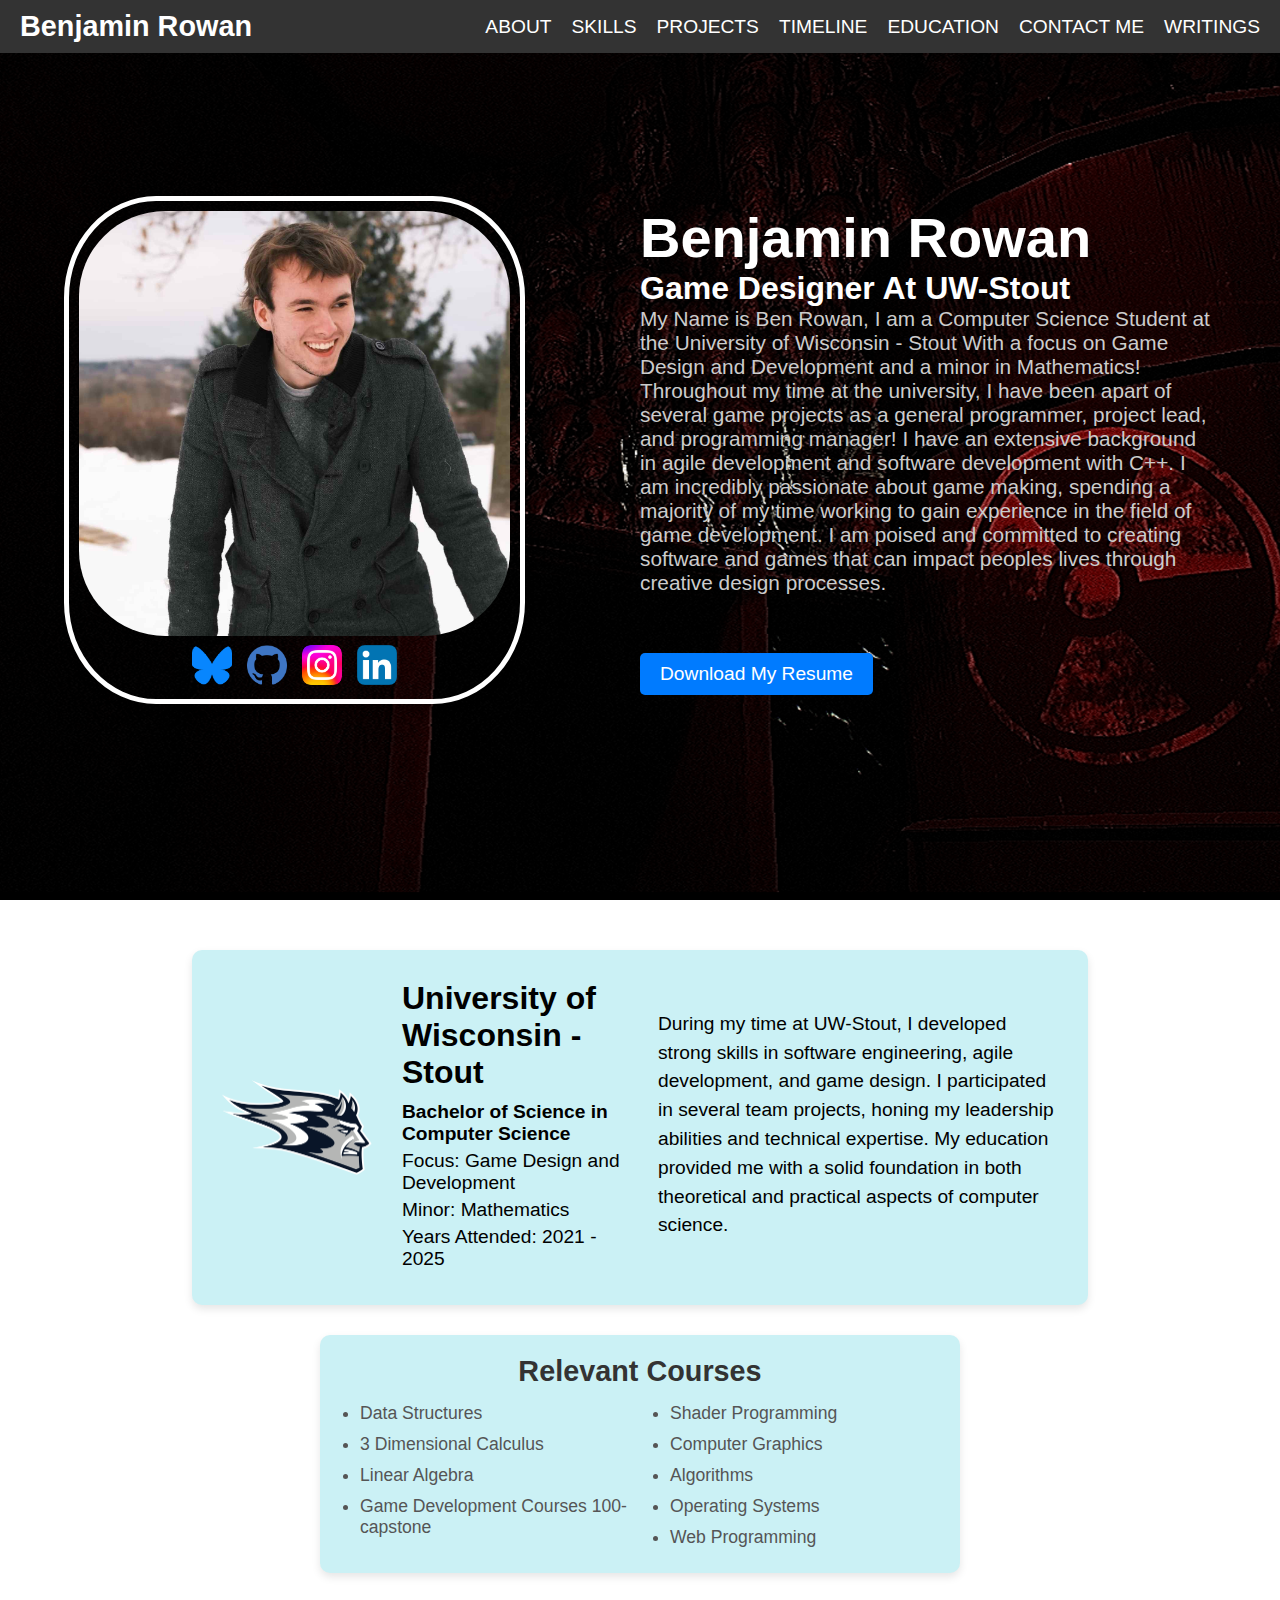
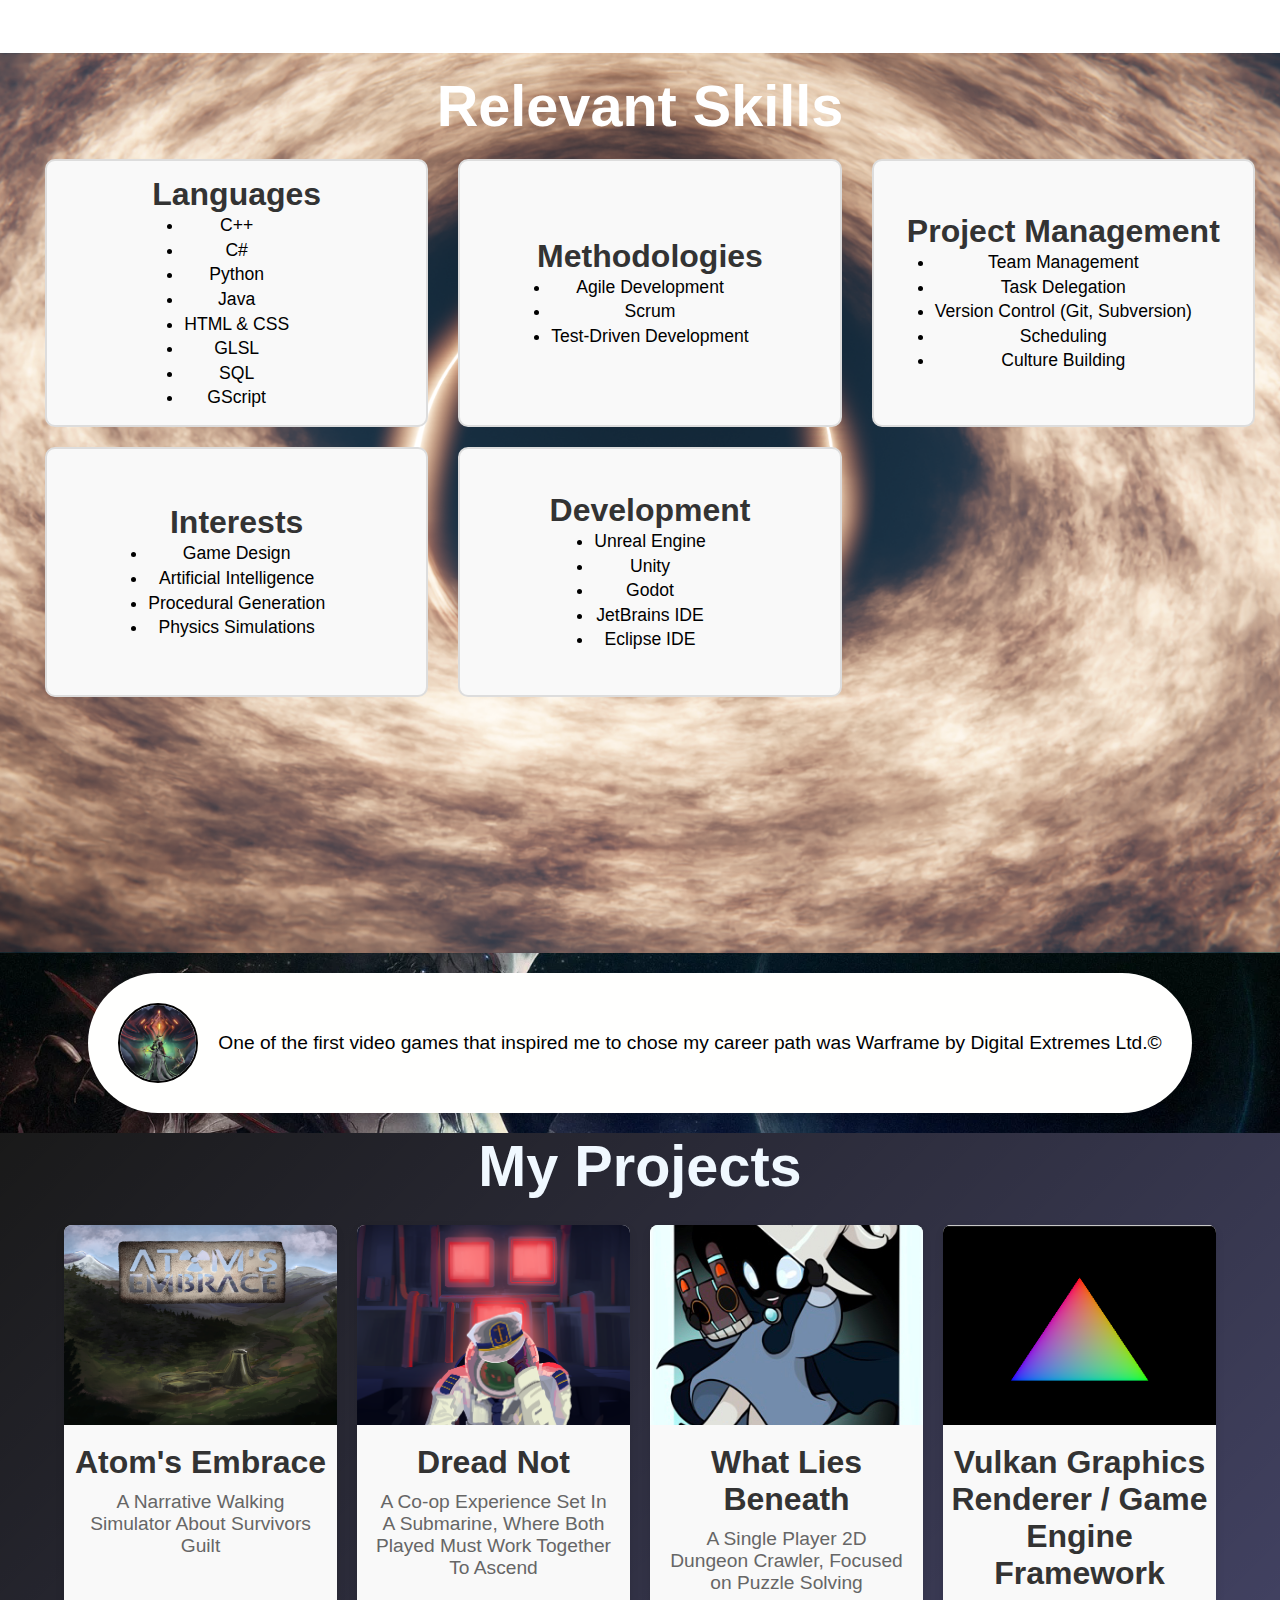
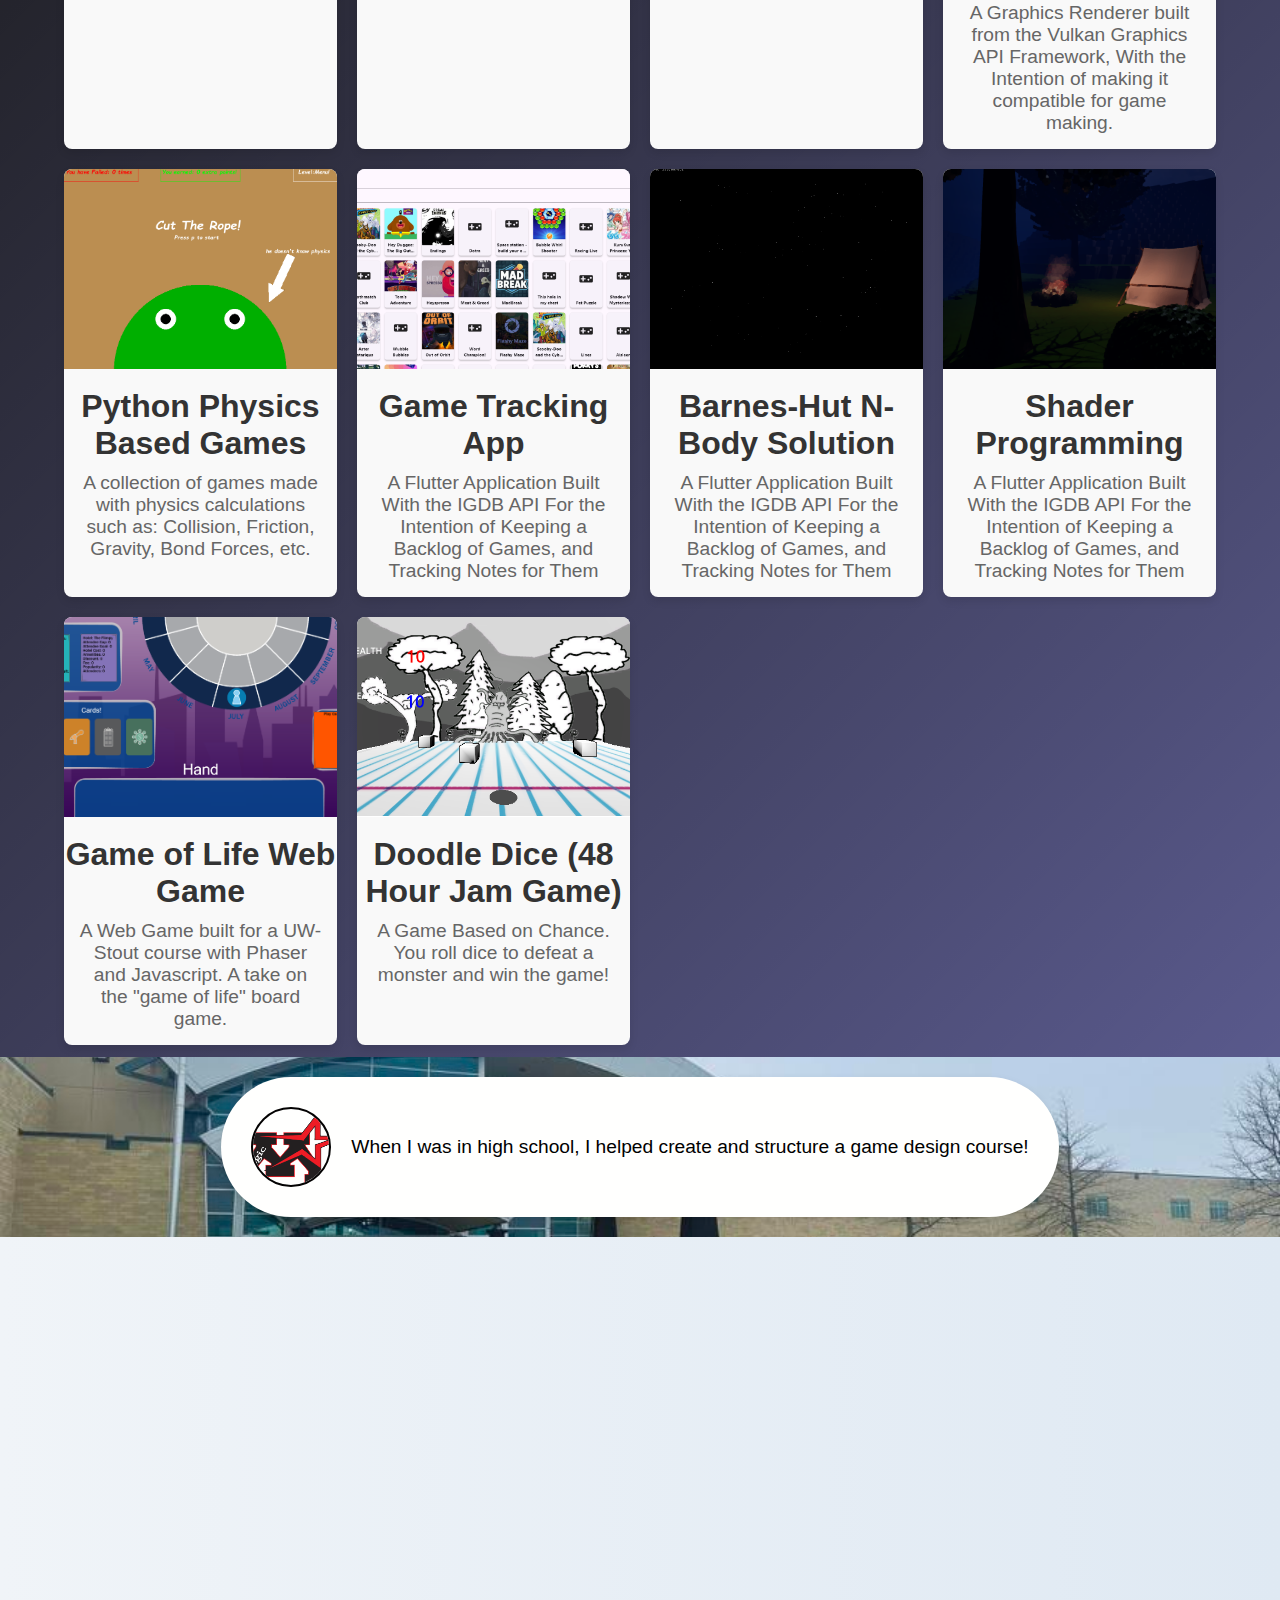
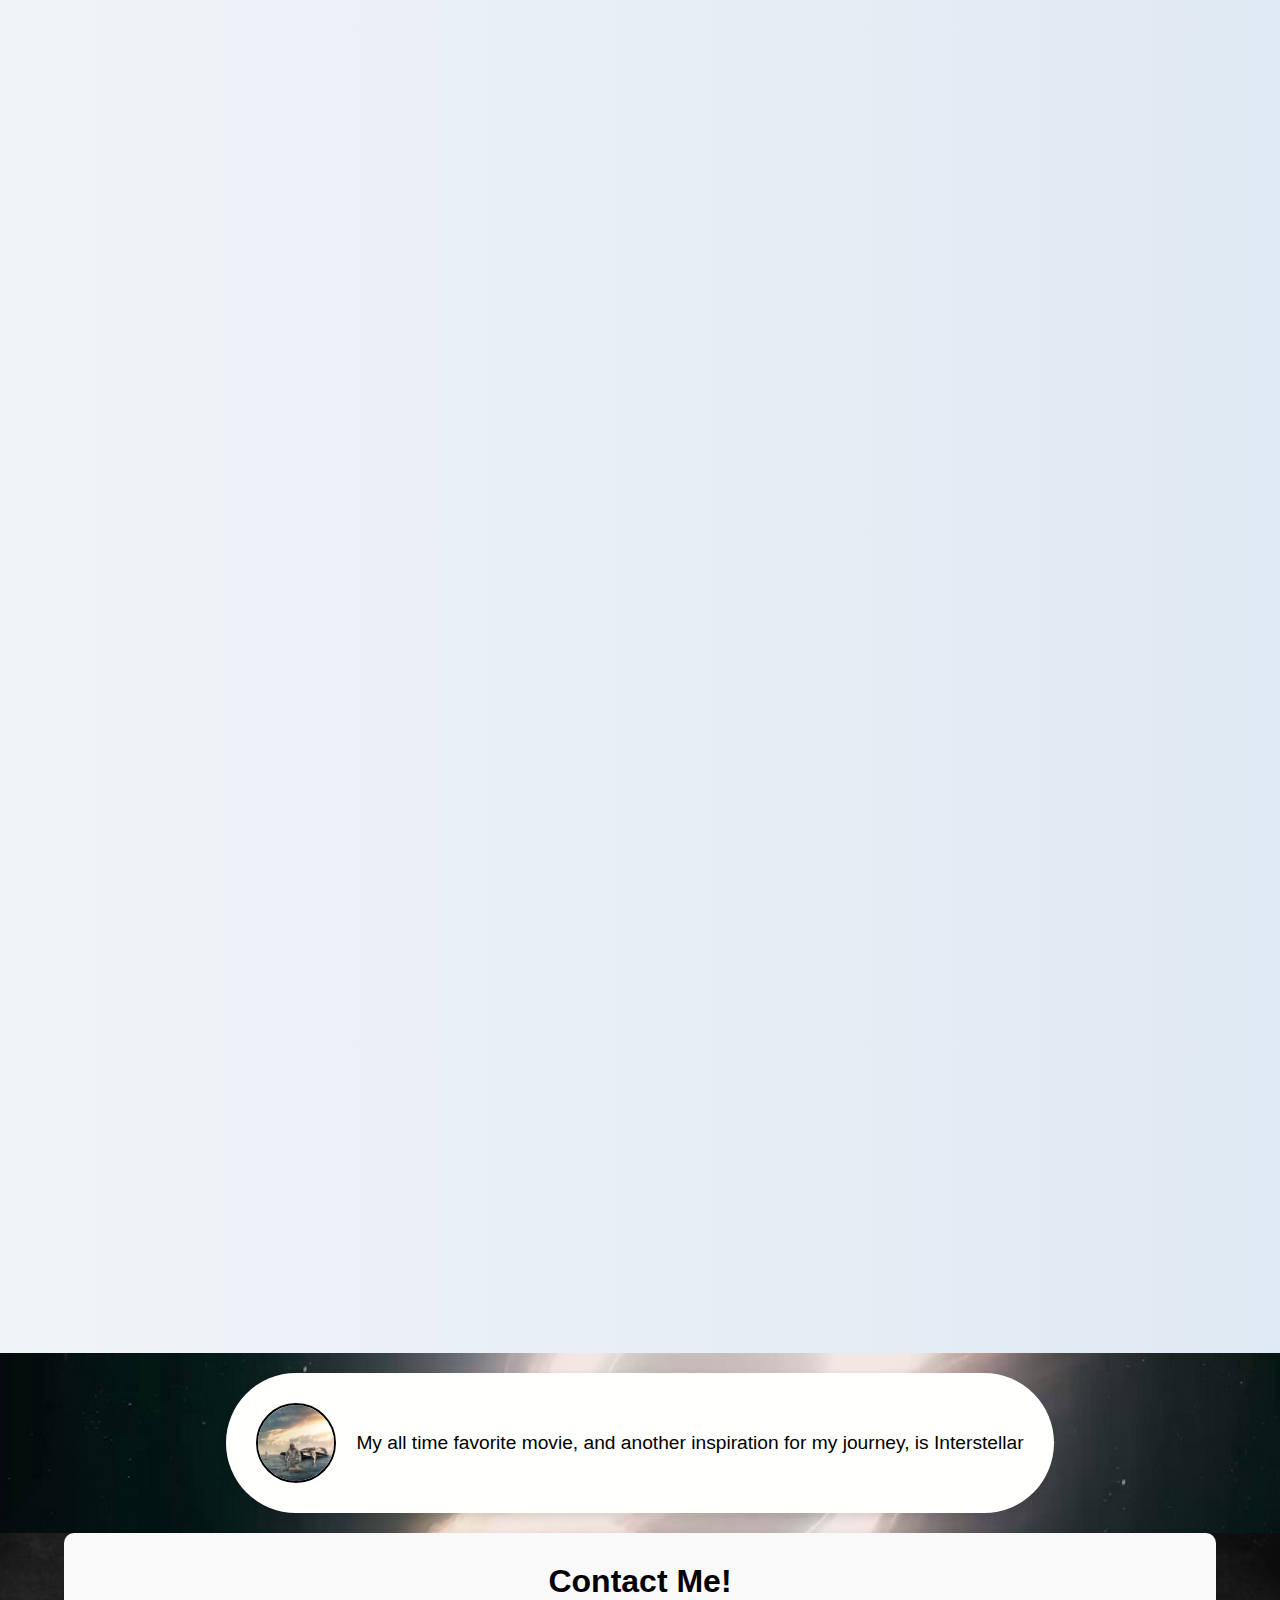
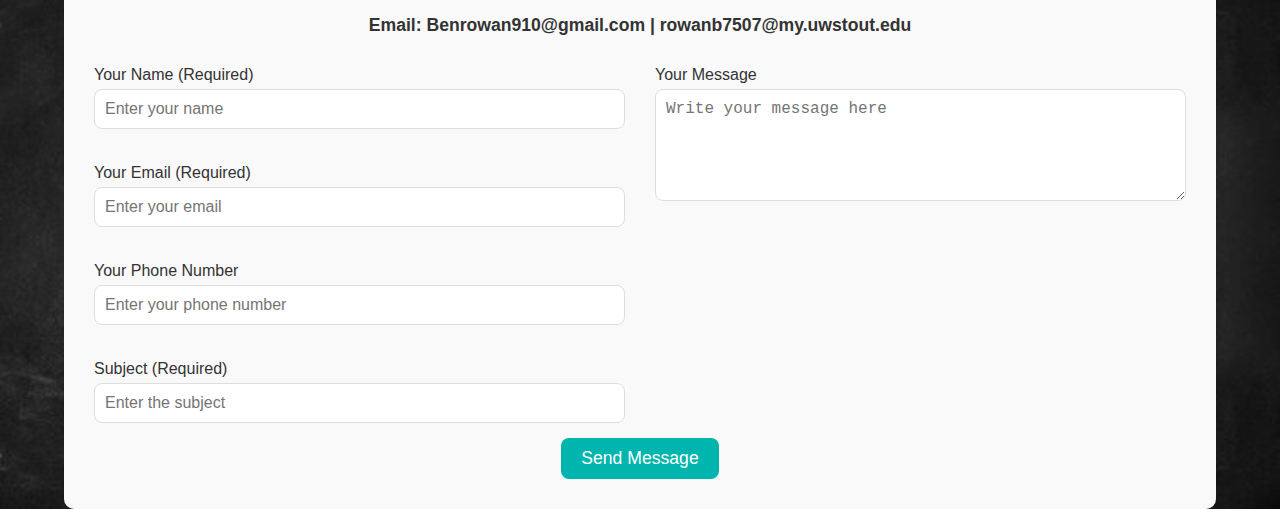
==== commit fadc3d31: "Removed Requirement from Phone Number" ====
--- a/index.html
+++ b/index.html
@@ -4,7 +4,7 @@
     <meta charset="UTF-8">
     <meta name="viewport" content="width=device-width, initial-scale=1.0, maximum-scale=1.0, user-scalable=no">
     <meta name="viewport" content="width=device-width, initial-scale=1.0, shrink-to-fit=no">
-    <title>Portfolio Navbar</title>
+    <title>Benjamin Rowan Portfolio</title>
     <link rel="stylesheet" href="style.css">
 </head>
     <body>
@@ -312,19 +312,19 @@
                             <!-- Left Side Form Fields -->
                             <div class="left-side">
                                 <div class="form-group">
-                                    <label for="name">Your Name</label>
+                                    <label for="name">Your Name (Required)</label>
                                     <input type="text" id="name" name="name" placeholder="Enter your name" required>
                                 </div>
                                 <div class="form-group">
-                                    <label for="email">Your Email</label>
+                                    <label for="email">Your Email (Required)</label>
                                     <input type="email" id="email" name="email" placeholder="Enter your email" required>
                                 </div>
                                 <div class="form-group">
                                     <label for="phone">Your Phone Number</label>
-                                    <input type="tel" id="phone" name="phone" placeholder="Enter your phone number" required>
-                                </div>
-                                <div class="form-group">
-                                    <label for="subject">Subject</label>
+                                    <input type="tel" id="phone" name="phone" placeholder="Enter your phone number">
+                                </div>
+                                <div class="form-group">
+                                    <label for="subject">Subject (Required)</label>
                                     <input type="text" id="subject" name="subject" placeholder="Enter the subject" required>
                                 </div>
                             </div>
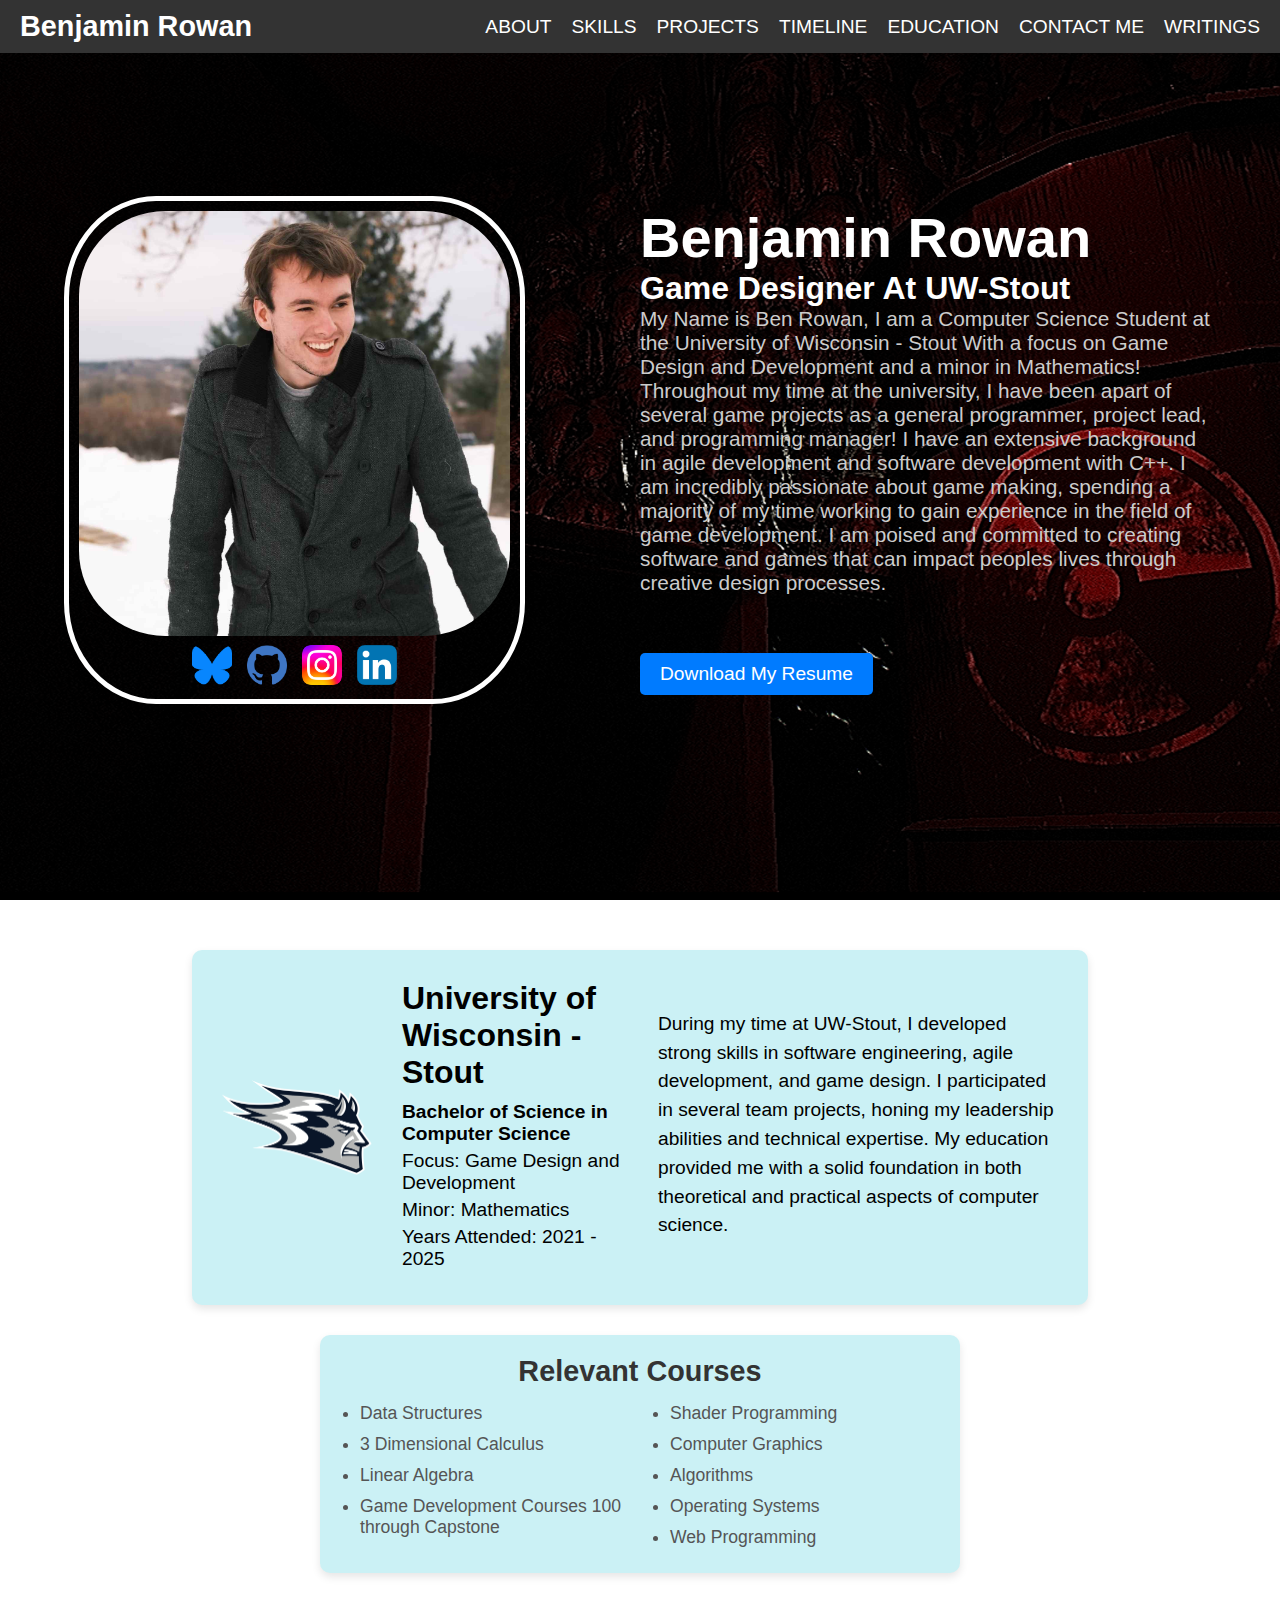
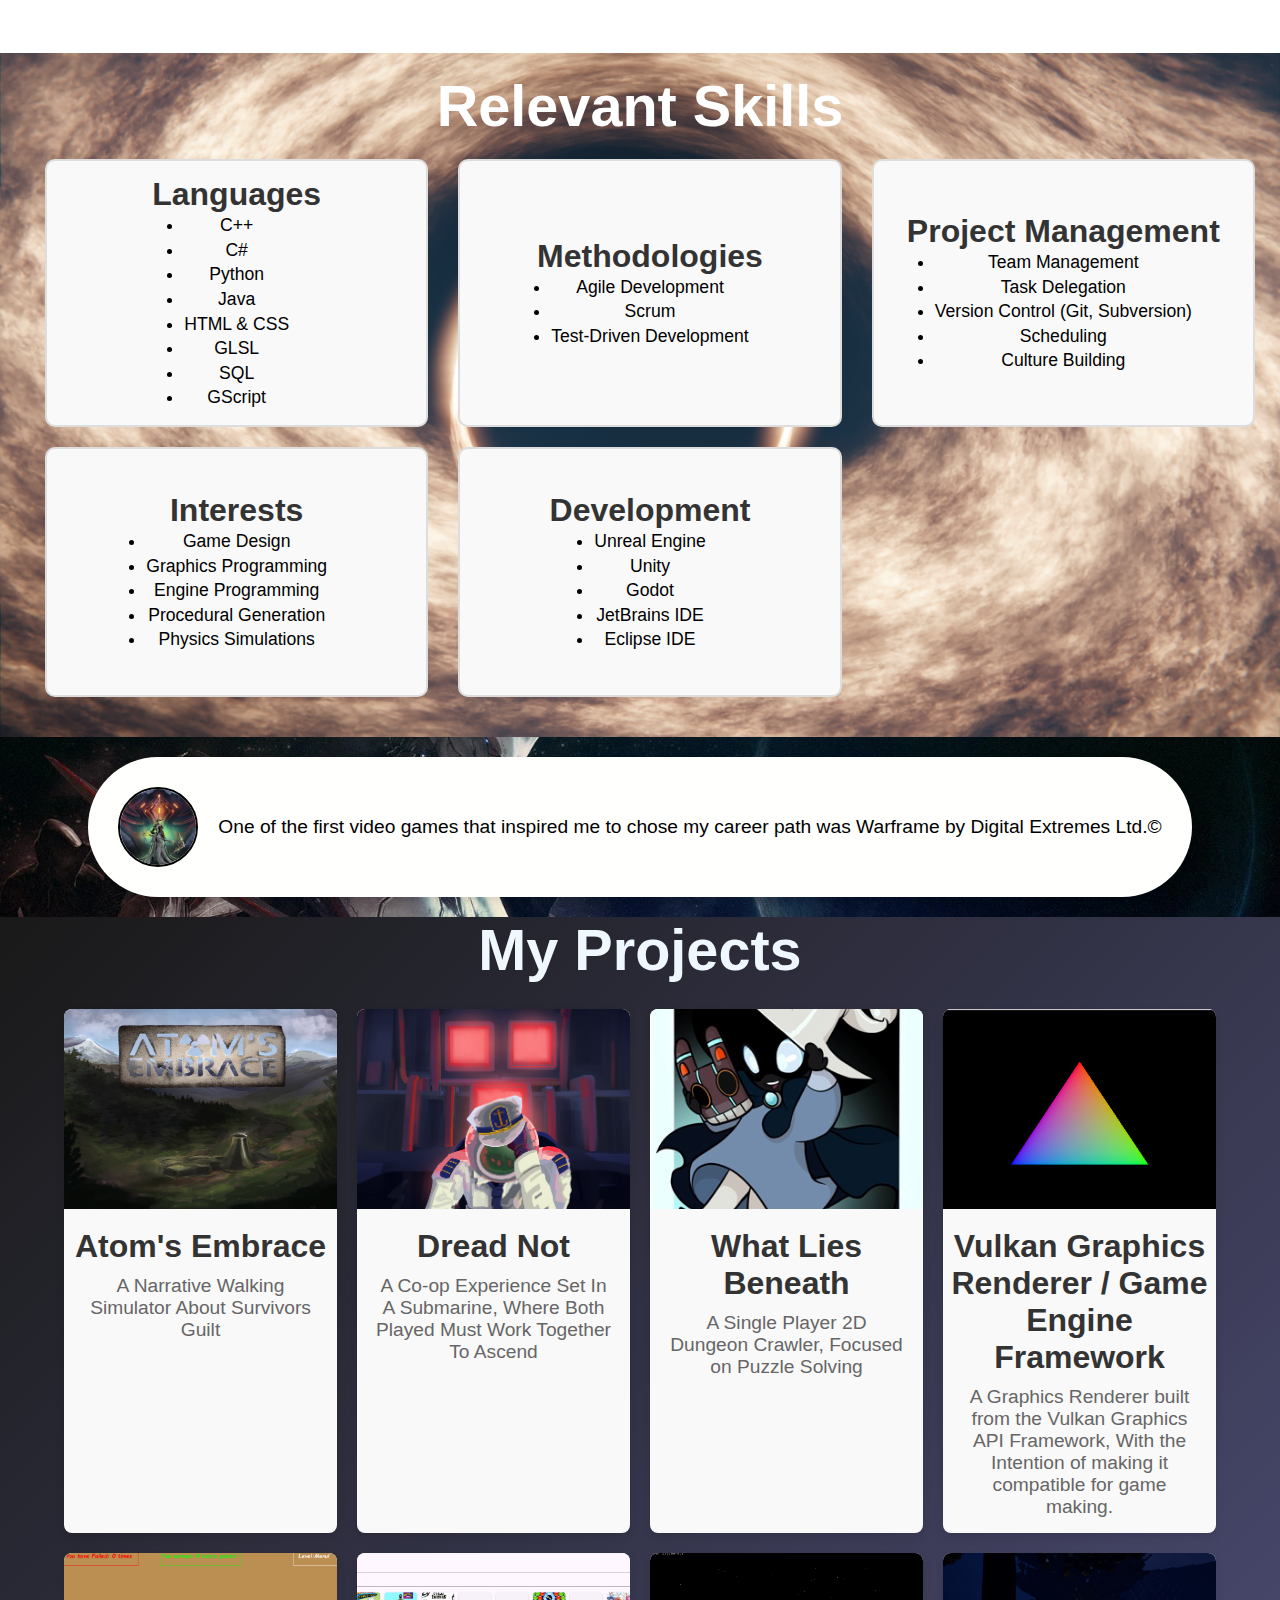
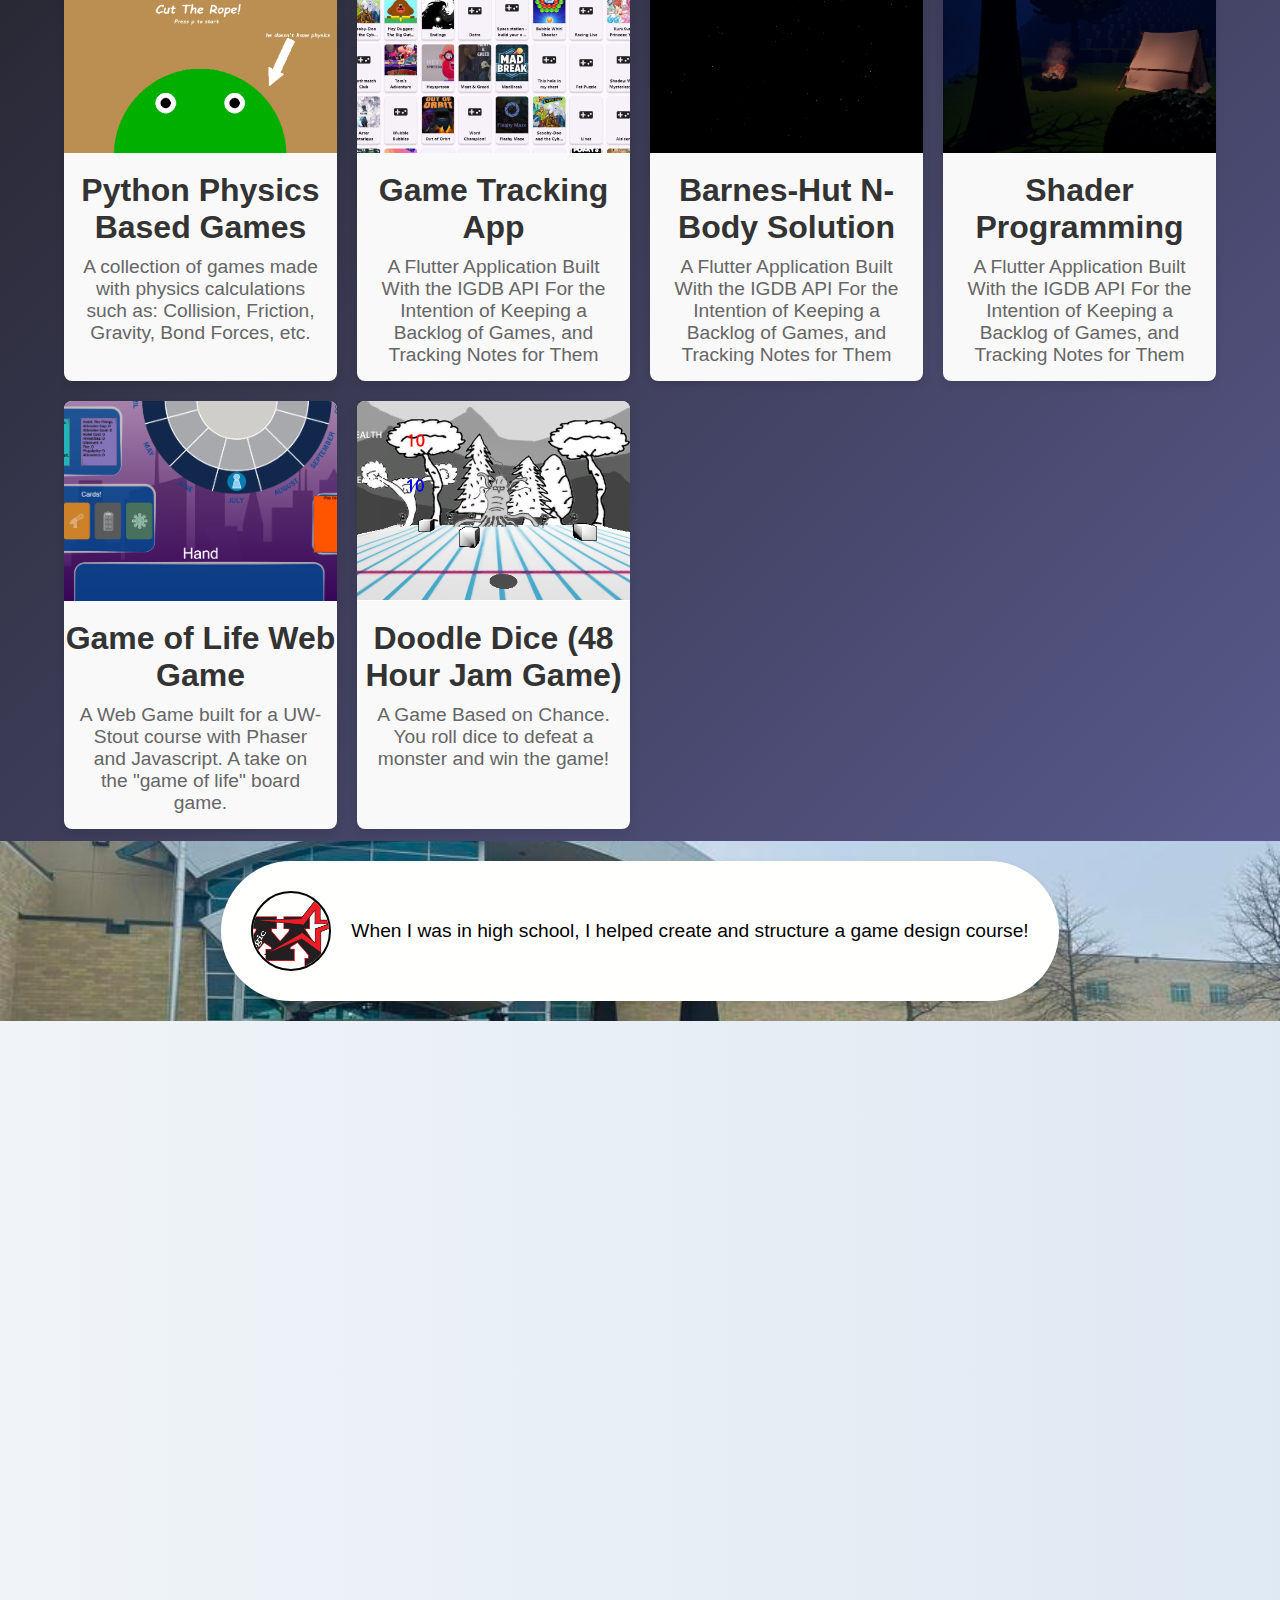
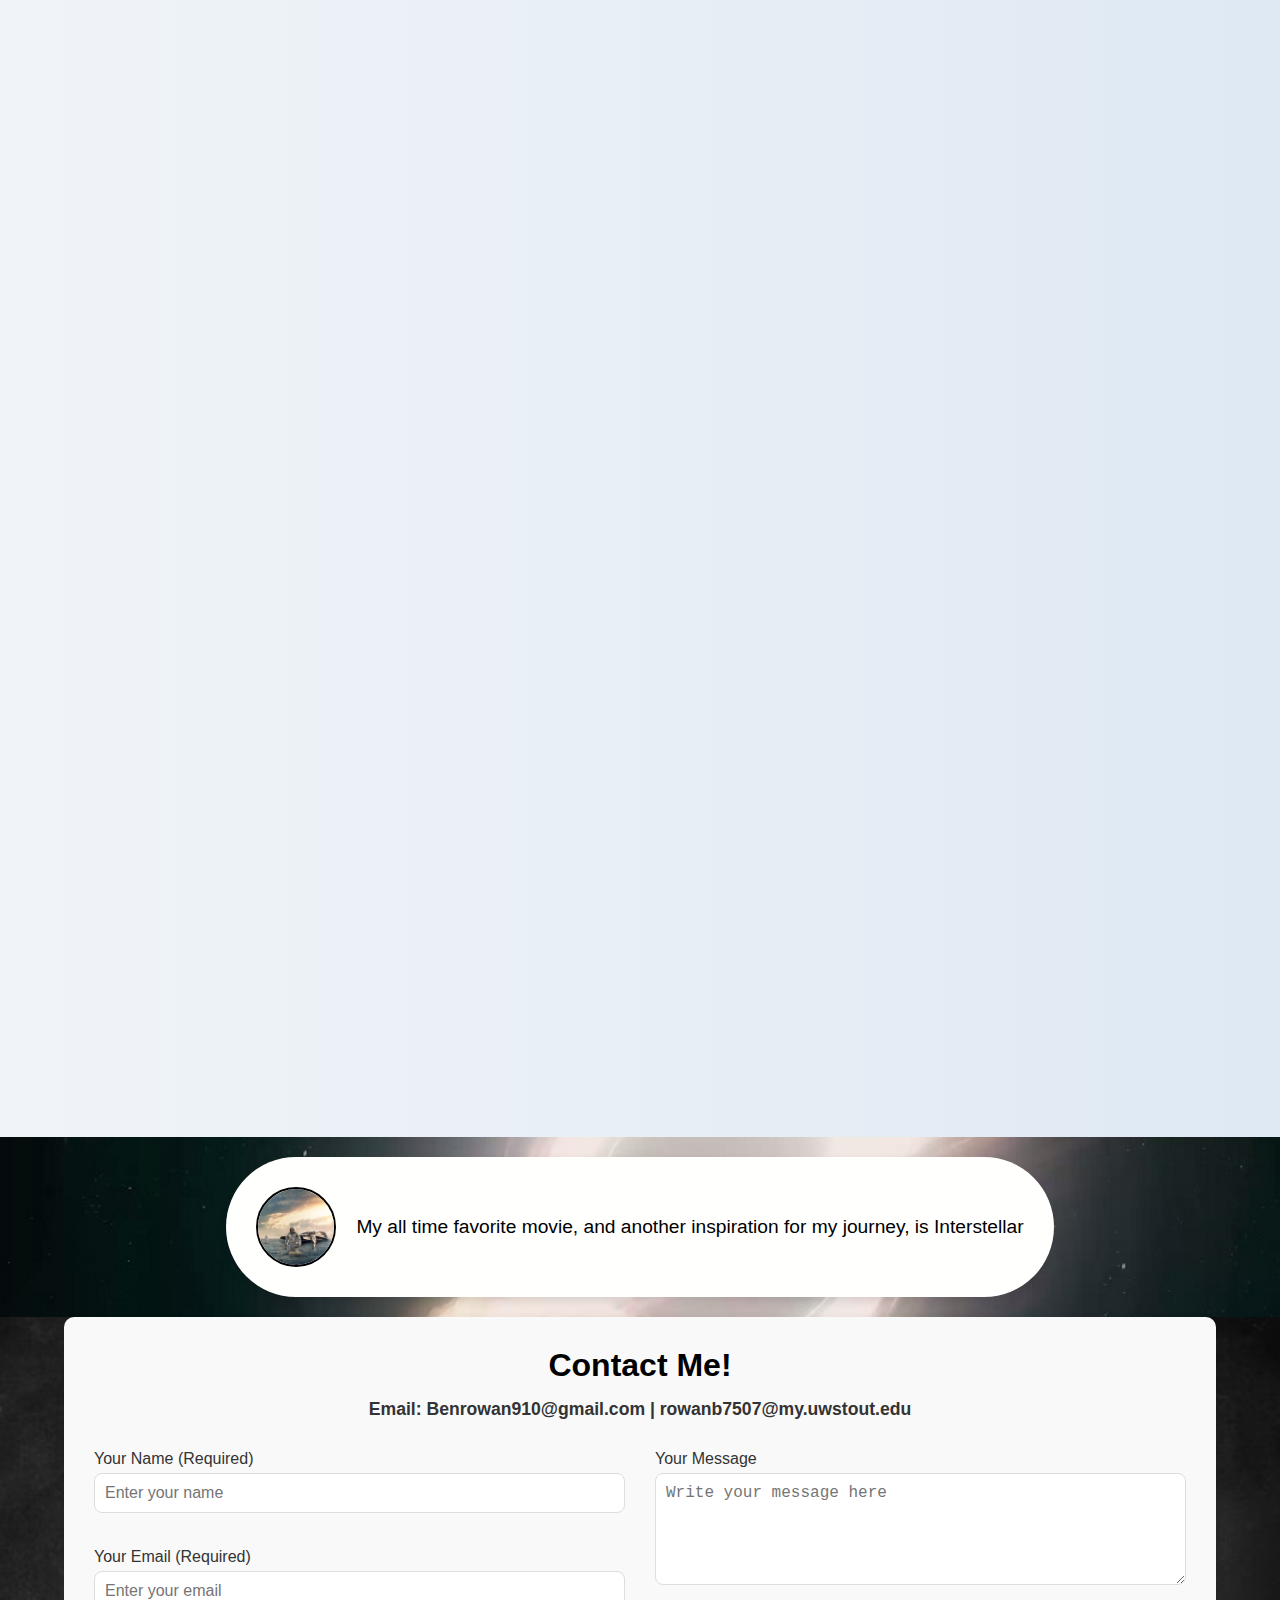
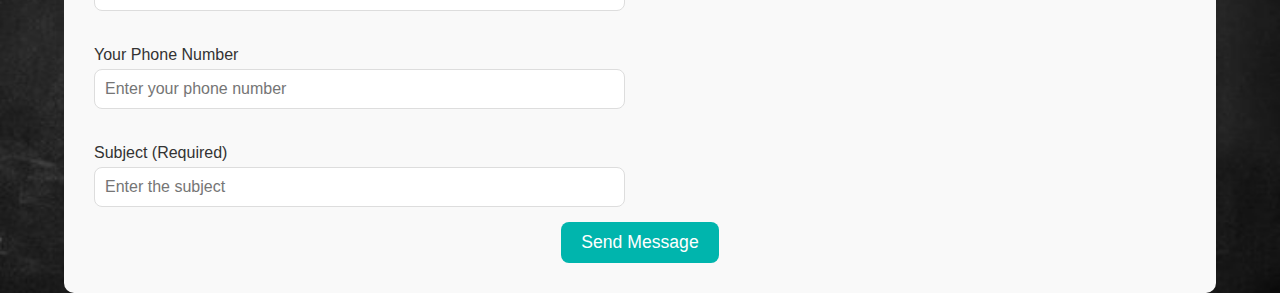
==== commit 96eaf740: "added two more interests" ====
--- a/index.html
+++ b/index.html
@@ -79,7 +79,7 @@
                     <li>Data Structures</li>
                     <li>3 Dimensional Calculus</li>
                     <li>Linear Algebra</li>
-                    <li>Game Development Courses 100-capstone</li>
+                    <li>Game Development Courses 100 through Capstone</li>
                     <li>Shader Programming</li>
                     <li>Computer Graphics</li>
                     <li>Algorithms</li>
@@ -132,7 +132,8 @@
 
                     <ul>
                         <li>Game Design</li>
-                        <li>Artificial Intelligence</li>
+                        <li>Graphics Programming</li>
+                        <li>Engine Programming</li>
                         <li>Procedural Generation</li>
                         <li>Physics Simulations</li>
                     </ul>
--- a/style.css
+++ b/style.css
@@ -282,7 +282,7 @@
         .skills-section {
             text-align: center;
             padding: 20px;
-            min-height: 100vh;
+            min-height: auto;
             height: auto;
             width: 100vw;
             min-width: 100vw;
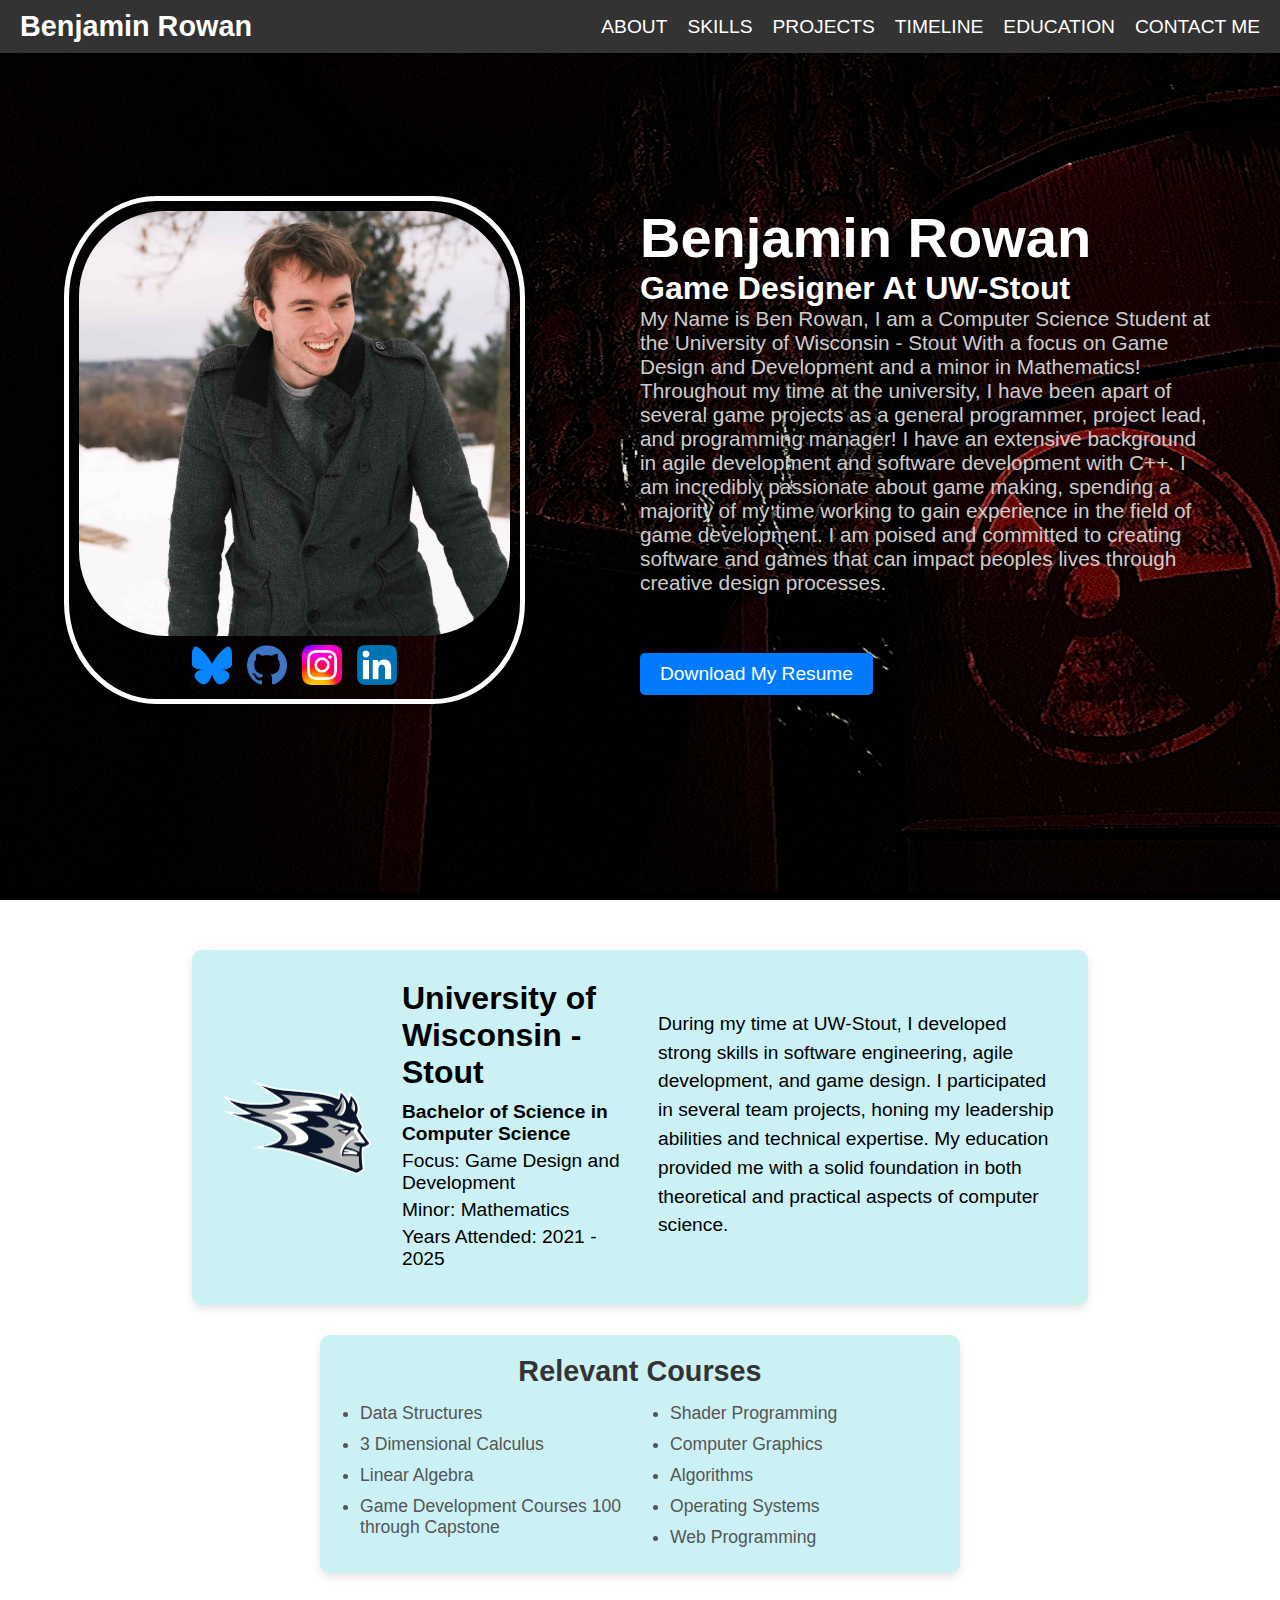
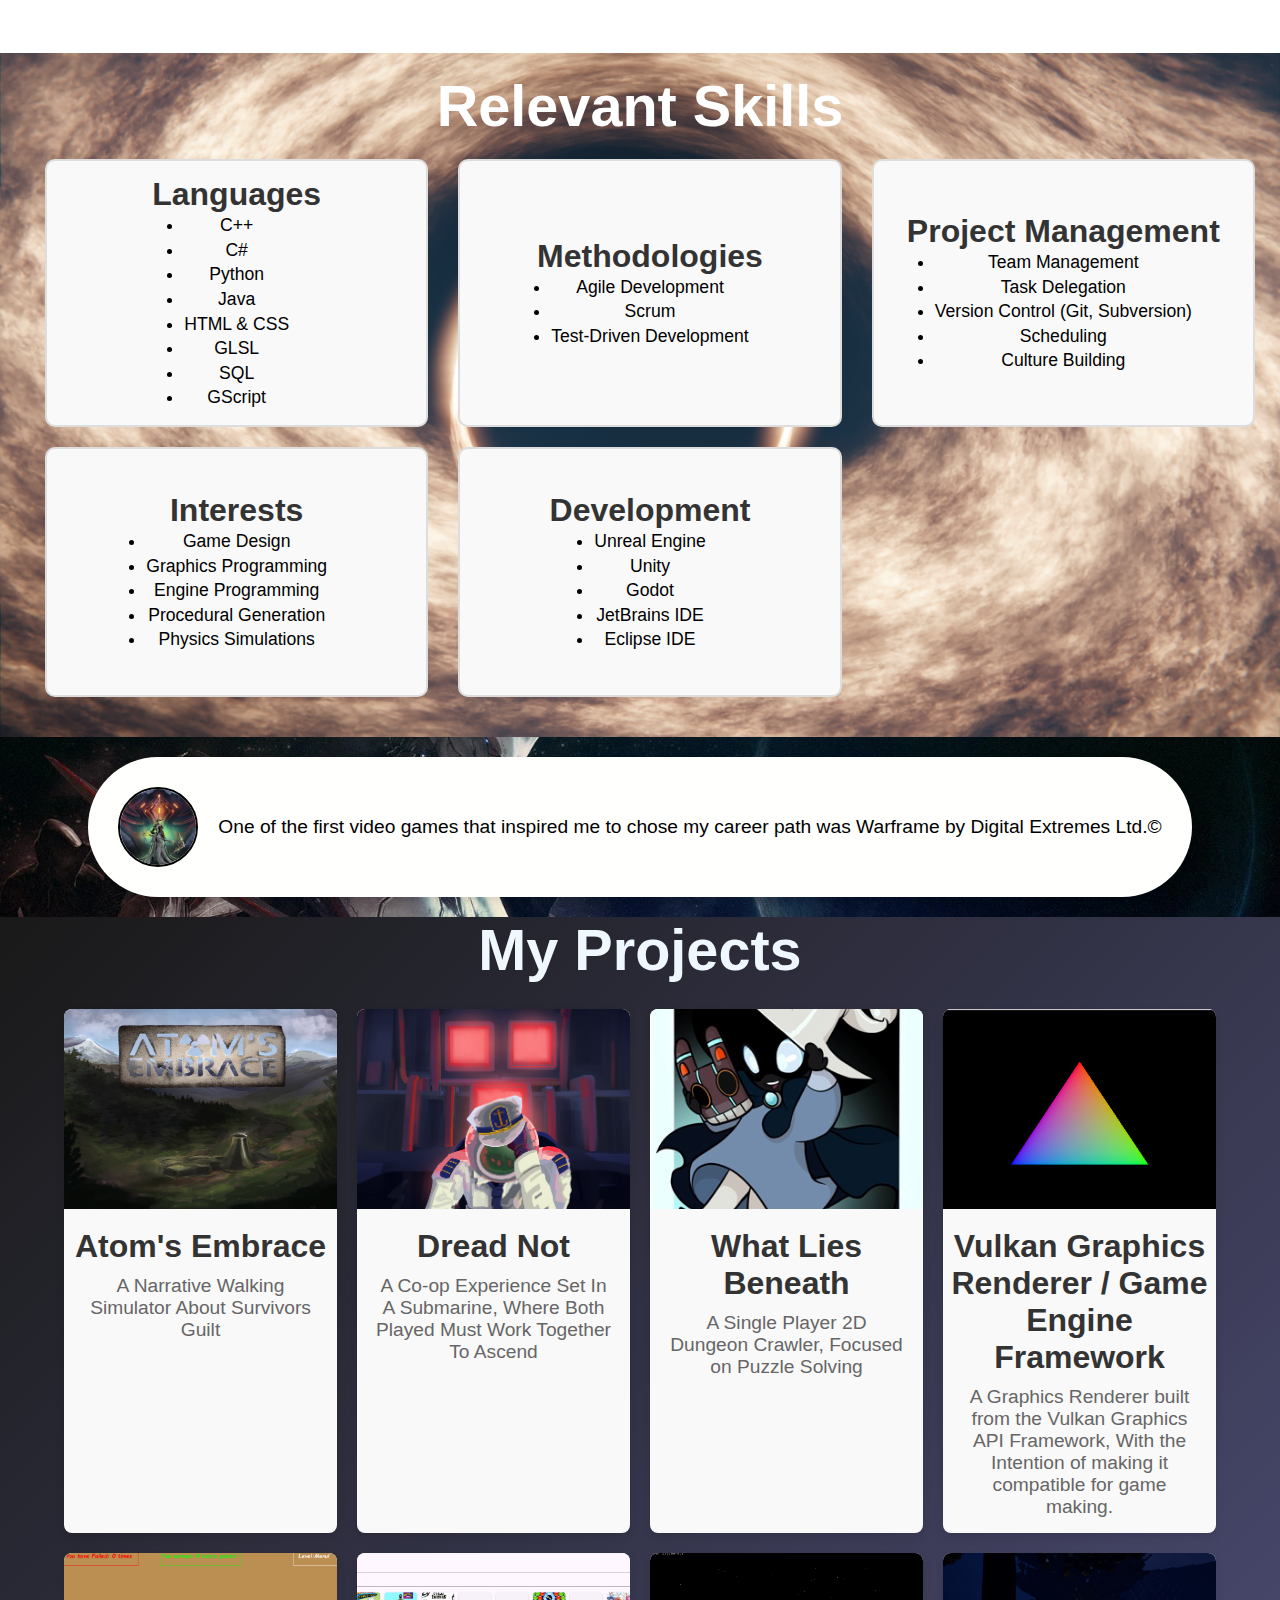
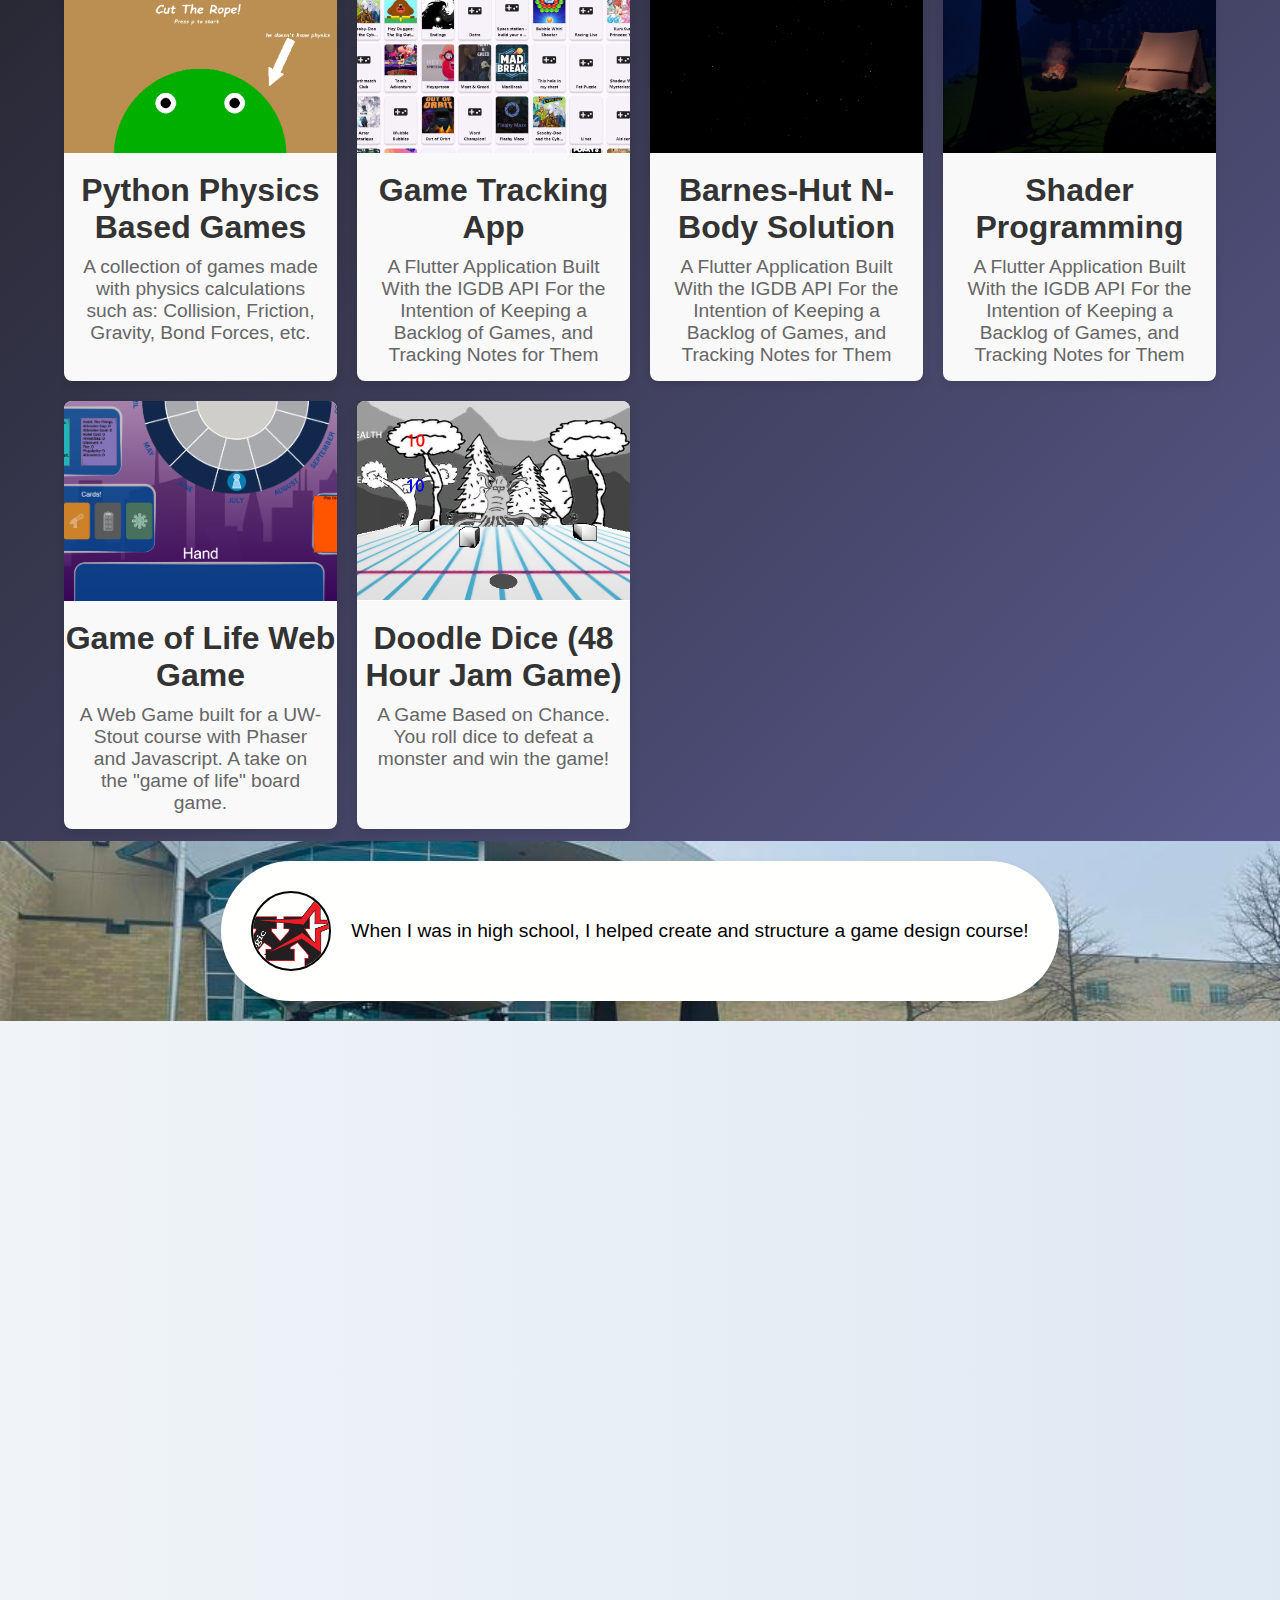
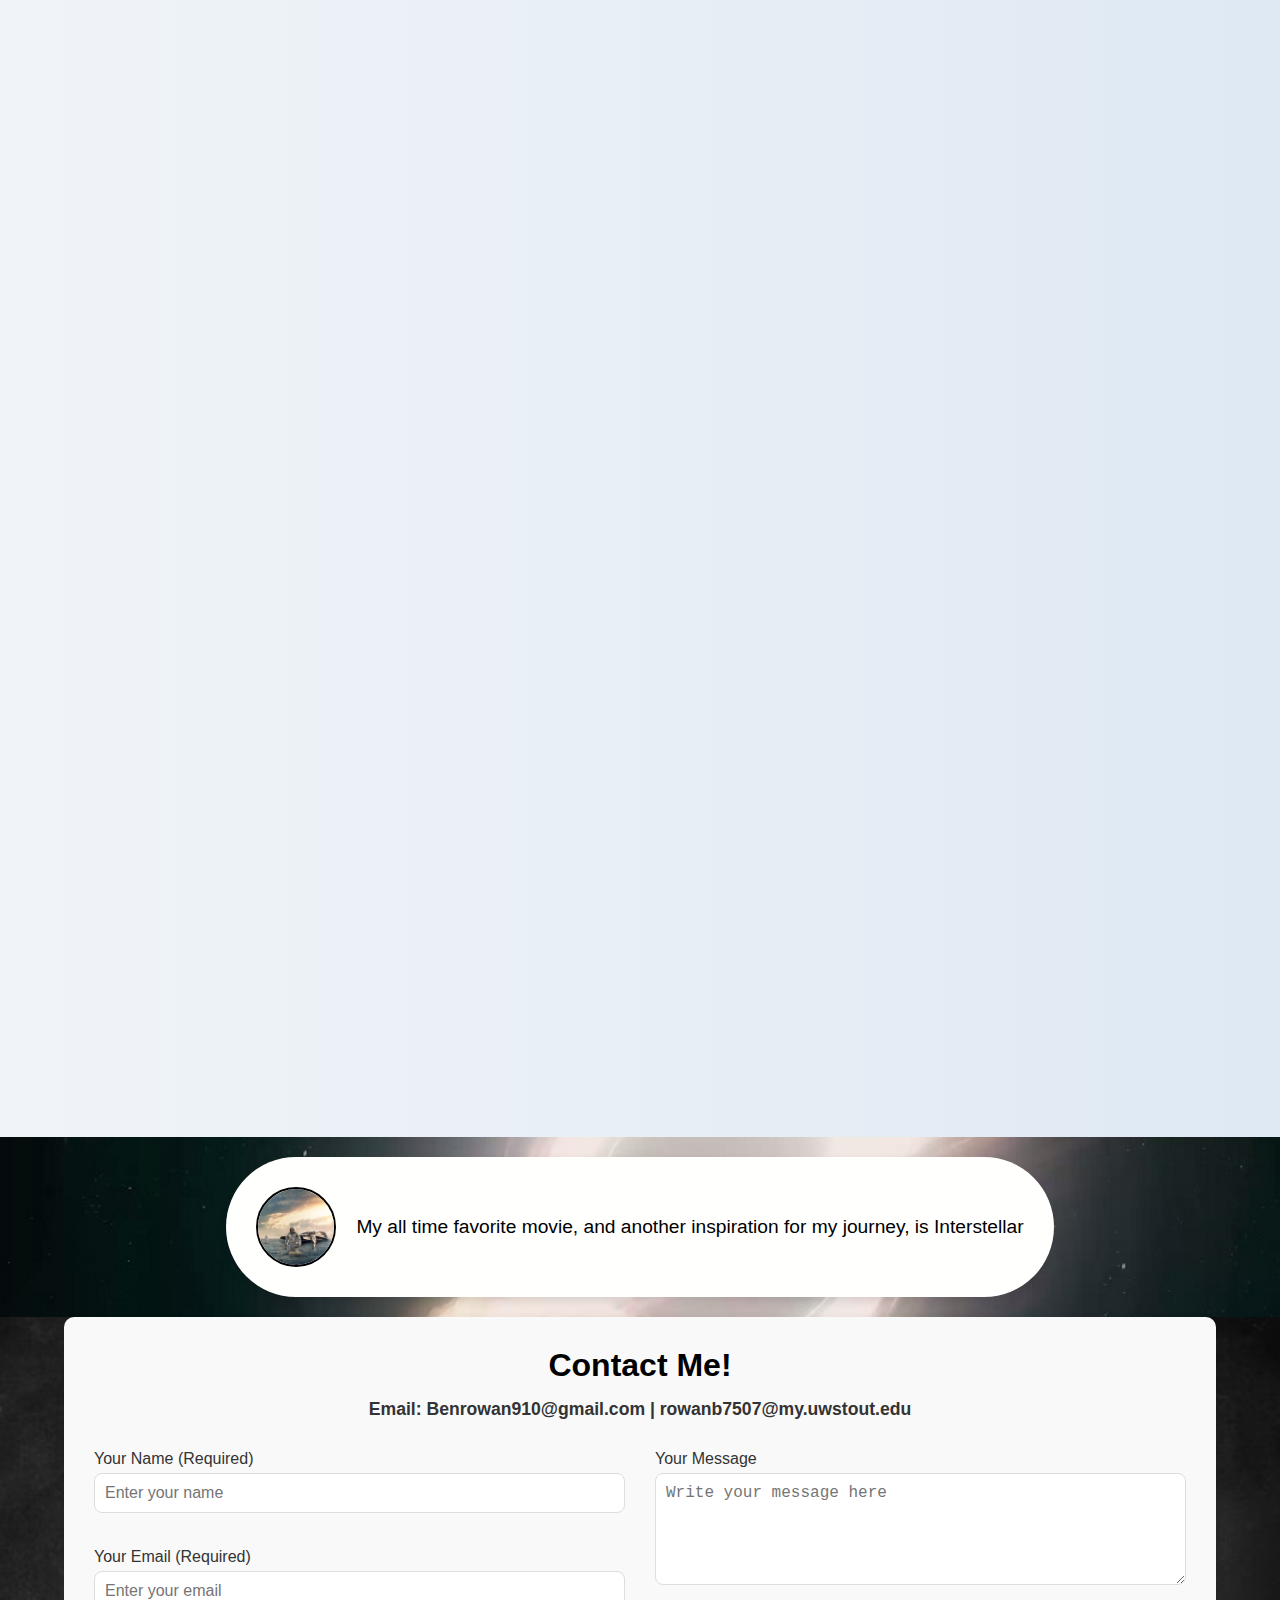
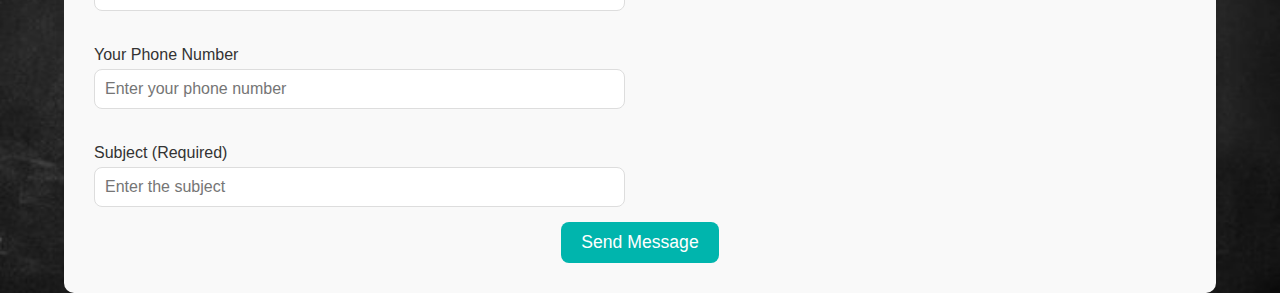
==== commit c4209d26: "removed writings" ====
--- a/index.html
+++ b/index.html
@@ -17,7 +17,7 @@
                 <a href="#timeline">TIMELINE</a>
                 <a href="#education">EDUCATION</a>
                 <a href="#contact">CONTACT ME</a>
-                <a href="#">WRITINGS</a>
+                <!-- <a href="writings.html">WRITINGS</a> -->
             </div>
         </div>
 
